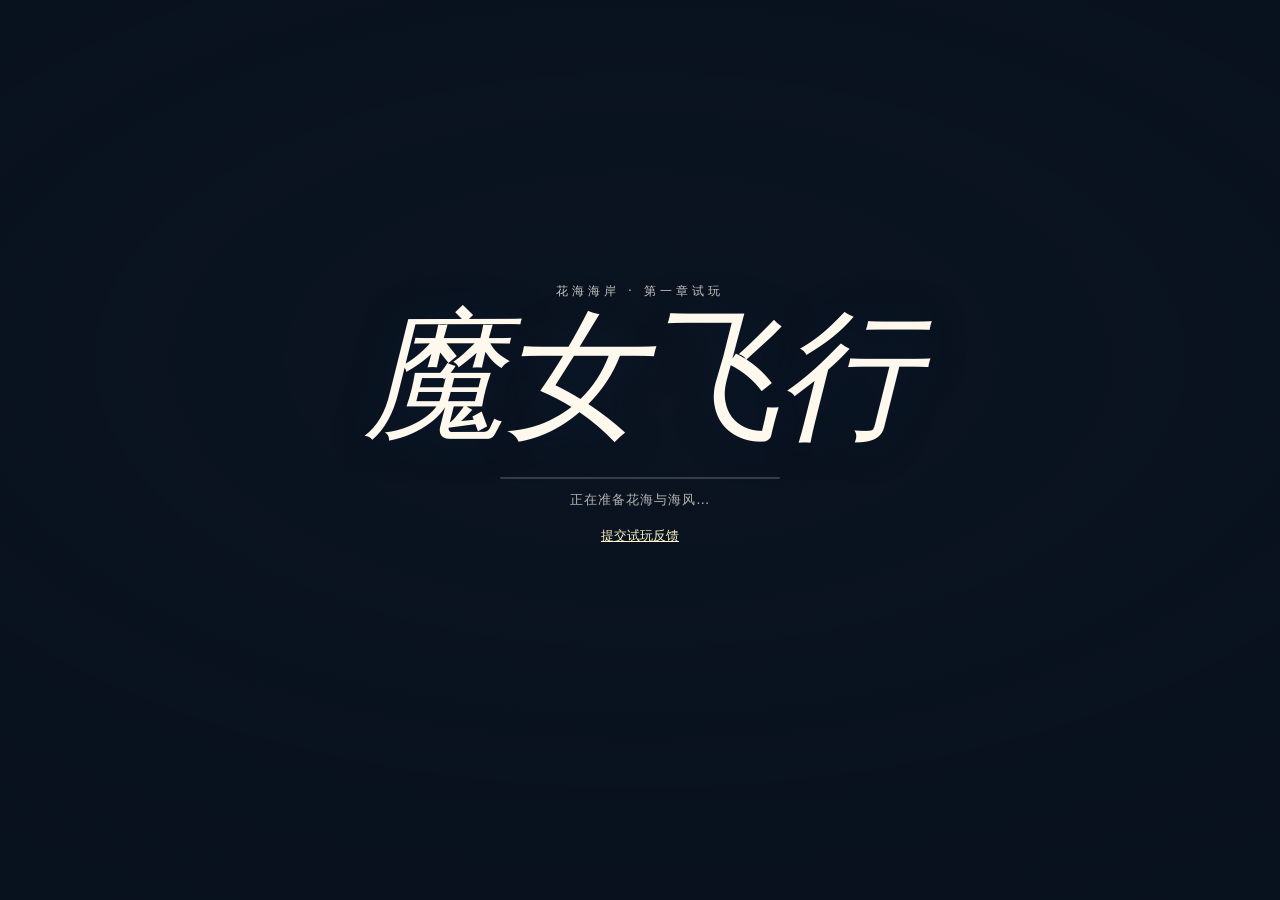
==== index.html @ 1adb4bec "Add playtest feedback and touch pause" ====
<!doctype html>
<html lang="zh-CN">
<head>
<meta charset="utf-8">
<meta name="viewport" content="width=device-width, initial-scale=1">
<title>魔女飞行 · 花海海岸试玩</title>
<link rel="stylesheet" href="./src/ui/style.css">
<link rel="stylesheet" href="./src/ui/journal.css">
<link rel="stylesheet" href="./src/ui/chapter.css">
<script type="importmap">
{ "imports": { "three": "./vendor/three/build/three.module.js", "three/addons/": "./vendor/three/examples/jsm/" } }
</script>
</head>
<body>
<canvas id="view"></canvas>

<div id="hud" hidden>
  <div class="hud-tl">
    <div class="seeds"><span class="seeds-icon"></span><span id="seedCount">0</span><span class="seeds-of">/ <span id="seedTotal">0</span></span>
      <span class="compass" id="compass" title="nearest wind seed"><svg viewBox="-12 -12 24 24" width="22" height="22"><path d="M0 -9 L5 6 L0 3 L-5 6 Z" fill="currentColor"/></svg><span id="seedDist"></span></span>
    </div>
    <div class="place" id="place"></div>
  </div>
  <div class="hud-bl">
    <div class="gust"><div class="gust-fill" id="gustFill"></div></div>
    <div class="gust-label">gust</div>
    <div class="trick" id="trick" hidden><kbd>Q</kbd>kickflip</div>
  </div>
  <div class="hud-br"><span id="speed">0</span><small>km/h</small></div>
  <div class="hud-tr" id="job" hidden>
    <div class="job-kicker"><span class="job-icon"></span>parcel for</div>
    <div class="job-name"><span id="jobName"></span><span class="job-spot" id="jobSpot"></span></div>
    <div class="job-meta"><span class="compass" id="jobCompass" title="where the parcel is going"><svg viewBox="-12 -12 24 24" width="22" height="22"><path d="M0 -9 L5 6 L0 3 L-5 6 Z" fill="currentColor"/></svg><span id="jobDist"></span></span><span class="job-count"><span id="jobCount">0</span> delivered</span></div>
  </div>
  <div class="prompt" id="prompt"></div>
  <div class="card" id="card"><div class="card-kicker" id="cardKicker"></div><div class="card-name" id="cardName"></div><div class="card-sub" id="cardSub"></div></div>
  <div class="toast" id="toast"></div>
</div>

<div id="title">
  <div class="title-inner">
    <p class="kicker">花海海岸 · 第一章试玩</p>
    <h1>魔女飞行</h1>
    <div class="bar"><div class="bar-fill" id="loadFill"></div></div>
    <p class="status" id="loadStatus">正在准备花海与海风…</p>
    <button id="start" hidden>开始飞行</button>
    <p class="playtest-feedback"><a href="https://github.com/condaile191-lgtm/witch-flying-playtest/issues/new" target="_blank" rel="noopener noreferrer">提交试玩反馈</a></p>
    <div class="keys" id="keys" hidden>
      <div><kbd>W</kbd><kbd>A</kbd><kbd>S</kbd><kbd>D</kbd> 移动</div>
      <div><kbd>J</kbd> 爆破障碍</div>
      <div><kbd>K</kbd> 获得后使用缓时</div>
      <div><kbd>Esc</kbd> 暂停</div>
    </div>
  </div>
</div>

<div id="chapterUi" hidden>
  <button id="chapterPause" type="button" aria-label="暂停">Ⅱ 暂停</button>
  <div class="chapter-top">
    <div id="chapterStage">花海海岸 · 贴地花海</div>
    <div class="chapter-track"><div id="chapterProgress"></div></div>
    <div id="chapterStats"></div>
    <div id="chapterTarget"></div>
  </div>
  <div class="chapter-actions">
    <button id="chapterAttack" type="button">爆破 J</button>
    <button id="chapterSlow" type="button">缓时未获得</button>
  </div>
  <div class="chapter-touch" aria-label="触屏移动">
    <button data-move="left" aria-label="向左">←</button>
    <span><button data-move="up" aria-label="上升">↑</button><button data-move="down" aria-label="下降">↓</button></span>
    <button data-move="right" aria-label="向右">→</button>
  </div>
  <div id="chapterModal" hidden>
    <div class="chapter-panel">
      <h2 id="chapterResult">已暂停</h2>
      <button id="chapterContinue" type="button">继续</button>
      <button id="chapterRetry" type="button">重试本章</button>
      <p><a href="https://github.com/condaile191-lgtm/witch-flying-playtest/issues/new" target="_blank" rel="noopener noreferrer">反馈问题或建议</a></p>
    </div>
  </div>
</div>

<script type="module" src="./src/main.js"></script>
</body>
</html>
---- src/ui/style.css ----
:root {
  --ink: #fff8ec;
  --petal: #ff9ec4;
  --gold: #ffd36b;
}
* { box-sizing: border-box; }
[hidden] { display: none !important; }
html, body { margin: 0; height: 100%; background: #0b1420; overflow: hidden; }
body { font-family: "Karla", system-ui, sans-serif; color: var(--ink); -webkit-font-smoothing: antialiased; }
#view { position: fixed; inset: 0; width: 100vw; height: 100vh; display: block; outline: none; }

/* ---------- title ---------- */
#title {
  position: fixed; inset: 0; display: grid; place-items: center; text-align: center;
  background: radial-gradient(120% 90% at 50% 40%, rgba(9, 22, 40, 0.05), rgba(6, 14, 28, 0.62));
  transition: opacity 1.4s ease, visibility 1.4s; z-index: 5;
}
#title.loading { background: #0b1522; }
#title.gone { opacity: 0; visibility: hidden; pointer-events: none; }
.title-inner { padding: 24px; transform: translateY(-4vh); }
.kicker { margin: 0 0 10px; letter-spacing: 0.34em; text-transform: uppercase; font-size: 12px; opacity: 0.78; }
h1 {
  margin: 0; font-family: "Fraunces", Georgia, serif; font-weight: 340; font-style: italic;
  font-size: clamp(64px, 11vw, 168px); line-height: 0.95; letter-spacing: -0.02em;
  text-shadow: 0 2px 40px rgba(10, 30, 60, 0.45);
}
.bar { width: min(280px, 60vw); height: 2px; margin: 34px auto 12px; background: rgba(255, 255, 255, 0.18); overflow: hidden; border-radius: 2px; }
.bar-fill { height: 100%; width: 0%; background: linear-gradient(90deg, var(--petal), var(--gold)); transition: width 0.35s ease; }
.status { margin: 0; font-size: 13px; letter-spacing: 0.08em; opacity: 0.7; min-height: 1.4em; }
#start {
  margin-top: 30px; padding: 15px 44px; font: 600 14px "Karla", sans-serif; letter-spacing: 0.3em; text-transform: uppercase;
  color: #2a1730; background: linear-gradient(180deg, #fff3e2, #ffd9e6); border: 0; border-radius: 999px; cursor: pointer;
  box-shadow: 0 10px 40px rgba(255, 150, 200, 0.35), inset 0 -2px 0 rgba(120, 40, 80, 0.18);
  transition: transform 0.18s ease, box-shadow 0.18s ease;
}
#start:hover { transform: translateY(-2px) scale(1.03); box-shadow: 0 16px 50px rgba(255, 150, 200, 0.5), inset 0 -2px 0 rgba(120, 40, 80, 0.18); }
.keys { margin-top: 34px; display: flex; gap: 10px 26px; flex-wrap: wrap; justify-content: center; font-size: 13px; opacity: 0.86; max-width: 760px; }
kbd {
  display: inline-block; min-width: 24px; padding: 3px 7px; margin-right: 4px; font: 600 11px "Karla", sans-serif; letter-spacing: 0.06em;
  border: 1px solid rgba(255, 255, 255, 0.5); border-radius: 6px; background: rgba(255, 255, 255, 0.10);
}

/* ---------- hud ---------- */
#hud { position: fixed; inset: 0; pointer-events: none; z-index: 3; transition: opacity 0.6s ease; text-shadow: 0 1px 12px rgba(0, 20, 50, 0.55); }
#hud.quiet { opacity: 0; }
.hud-tl { position: absolute; left: 30px; top: 26px; }
.seeds { display: flex; align-items: baseline; gap: 8px; font-family: "Fraunces", serif; font-size: 34px; font-style: italic; }
.seeds-of { font-size: 16px; opacity: 0.7; font-style: normal; font-family: "Karla", sans-serif; }
.seeds-icon { width: 15px; height: 15px; border-radius: 50%; background: radial-gradient(circle at 35% 35%, #fff, var(--gold) 55%, #ff9f43); box-shadow: 0 0 16px var(--gold); align-self: center; }
.place { margin-top: 6px; font-size: 12px; letter-spacing: 0.3em; text-transform: uppercase; opacity: 0; transition: opacity 1.2s ease; }
.place.show { opacity: 0.85; }
.hud-bl { position: absolute; left: 30px; bottom: 28px; width: 190px; }
.gust { height: 4px; border-radius: 4px; background: rgba(255, 255, 255, 0.22); overflow: hidden; }
.gust-fill { height: 100%; width: 0%; background: linear-gradient(90deg, #fff, var(--petal)); border-radius: 4px; }
.gust-label { margin-top: 7px; font-size: 10px; letter-spacing: 0.34em; text-transform: uppercase; opacity: 0.7; }
.hud-br { position: absolute; right: 32px; bottom: 22px; font-family: "Fraunces", serif; font-style: italic; font-size: 44px; line-height: 1; }
.hud-br small { font: 500 11px "Karla", sans-serif; letter-spacing: 0.3em; text-transform: uppercase; margin-left: 8px; opacity: 0.7; }
.toast {
  position: absolute; left: 50%; top: 15%; transform: translateX(-50%); font-family: "Fraunces", serif; font-style: italic; font-size: clamp(22px, 2.6vw, 38px);
  opacity: 0; transition: opacity 0.9s ease; white-space: nowrap;
}
.toast.show { opacity: 0.96; }

.compass { display: inline-flex; align-items: center; gap: 6px; margin-left: 14px; font: 500 12px "Karla", sans-serif; letter-spacing: 0.12em; opacity: 0.8; font-style: normal; }
.compass svg { color: var(--gold); filter: drop-shadow(0 0 6px rgba(255, 211, 107, 0.7)); transition: transform 0.12s linear; }

/* ---------- errands: the parcel (top right), the landing prompt, the delivery card, the trick ---------- */
.hud-tr { position: absolute; right: 32px; top: 26px; text-align: right; }
.job-kicker { font-size: 10px; letter-spacing: 0.34em; text-transform: uppercase; opacity: 0.75; }
.job-icon {
  display: inline-block; width: 12px; height: 11px; margin-right: 10px; border-radius: 2px; vertical-align: -1px;
  background: linear-gradient(#fff8ec, #fff8ec) center / 2px 100% no-repeat, linear-gradient(#fff8ec, #fff8ec) center / 100% 2px no-repeat, linear-gradient(135deg, var(--gold), #ff9f43);
  box-shadow: 0 0 14px rgba(255, 211, 107, 0.85);
}
.job-name { margin-top: 3px; font: italic 400 28px/1.12 "Fraunces", serif; }
.job-spot { font: 500 12px "Karla", sans-serif; letter-spacing: 0.12em; opacity: 0.7; }
.job-meta { margin-top: 5px; display: flex; justify-content: flex-end; align-items: center; gap: 14px; font: 500 12px "Karla", sans-serif; letter-spacing: 0.12em; }
.job-meta .compass { margin-left: 0; }
.job-count { opacity: 0.7; }
#job.fresh .job-name { animation: job-fresh 1.8s ease; }
@keyframes job-fresh { 0% { opacity: 0; transform: translateY(8px); color: var(--gold); } 35% { opacity: 1; color: var(--gold); } 100% { transform: none; color: var(--ink); } }

.prompt {
  position: absolute; left: 50%; bottom: 9%; transform: translate(-50%, 8px); display: flex; align-items: center; gap: 10px; white-space: nowrap;
  font: 500 13px "Karla", sans-serif; letter-spacing: 0.2em; text-transform: uppercase; opacity: 0; transition: opacity 0.4s ease, transform 0.4s ease;
}
.prompt.show { opacity: 0.96; transform: translate(-50%, 0); }
.prompt kbd { margin-right: 0; padding: 4px 10px; font-size: 12px; background: rgba(255, 255, 255, 0.16); }
.prompt .x2 { margin: 0 2px 0 -3px; font-weight: 600; letter-spacing: 0.04em; color: var(--gold); }
.prompt em { margin-left: 8px; font: italic 400 21px/1 "Fraunces", serif; letter-spacing: 0; text-transform: none; }
.prompt small { margin-left: 18px; font-size: 10px; letter-spacing: 0.26em; opacity: 0.62; }
.prompt small kbd { margin-right: 7px; padding: 2px 6px; font-size: 10px; }

.card { position: absolute; left: 50%; top: 23%; transform: translate(-50%, 12px); text-align: center; white-space: nowrap; opacity: 0; transition: opacity 0.8s ease, transform 1s cubic-bezier(0.2, 0.9, 0.2, 1); }
.card.show { opacity: 1; transform: translate(-50%, 0); }
.card-kicker { font-size: 11px; letter-spacing: 0.42em; text-transform: uppercase; color: var(--gold); text-shadow: 0 0 18px rgba(255, 211, 107, 0.5), 0 1px 12px rgba(0, 20, 50, 0.55); }
.card-name { margin-top: 5px; font: italic 340 clamp(34px, 4.6vw, 68px)/1.05 "Fraunces", Georgia, serif; letter-spacing: -0.01em; text-shadow: 0 2px 30px rgba(10, 30, 60, 0.5); }
.card-name::after { content: ""; display: block; width: 72px; height: 1px; margin: 13px auto 0; background: linear-gradient(90deg, transparent, var(--gold), transparent); }
.card-sub { margin-top: 11px; font-size: 12px; letter-spacing: 0.22em; text-transform: uppercase; opacity: 0.85; }

.trick { margin-top: 12px; font-size: 10px; letter-spacing: 0.34em; text-transform: uppercase; opacity: 0.75; transition: opacity 0.3s ease; }
.trick kbd { min-width: 20px; padding: 2px 6px; margin-right: 8px; text-align: center; }
.trick.cool { opacity: 0.3; }
---- src/ui/journal.css ----
/* The journal: treasure counter, found card, and the page on J. Uses the HUD's own type and inks. */

/* ---------- counter (in .hud-tl, under the seeds) ---------- */
.treasures { display: flex; align-items: center; gap: 8px; margin-top: 4px; font: 500 13px "Karla", sans-serif; letter-spacing: 0.08em; }
.treasures-gem {
  width: 11px; height: 11px; transform: rotate(45deg); border-radius: 2px; margin: 0 4px 0 2px;
  background: linear-gradient(135deg, #fff, #ffd9ec 45%, #b9a3ff); box-shadow: 0 0 12px rgba(255, 200, 235, 0.9);
}
.treasures-n { font: italic 400 22px "Fraunces", serif; letter-spacing: 0; }
.treasures-of { opacity: 0.72; text-transform: lowercase; }
.treasures kbd { margin-left: 6px; opacity: 0.6; min-width: 20px; padding: 2px 6px; text-align: center; }
.treasures.bump .treasures-n { animation: treasure-bump 0.9s ease; }
@keyframes treasure-bump { 0% { transform: scale(1); } 25% { transform: scale(1.7); color: var(--gold); } 100% { transform: scale(1); } }

/* ---------- found card ---------- */
.treasure-card {
  --tint: #ffe2a8;
  position: fixed; left: 50%; bottom: 12%; transform: translate(-50%, 18px); z-index: 4; pointer-events: none;
  width: min(620px, 86vw); padding: 22px 34px 24px; text-align: center; color: var(--ink);
  background: linear-gradient(180deg, rgba(10, 22, 40, 0.50), rgba(10, 22, 40, 0.66));
  border: 1px solid rgba(255, 255, 255, 0.22); border-radius: 18px;
  box-shadow: 0 18px 60px rgba(0, 10, 30, 0.45), inset 0 1px 0 rgba(255, 255, 255, 0.16);
  -webkit-backdrop-filter: blur(8px); backdrop-filter: blur(8px);
  opacity: 0; transition: opacity 0.7s ease, transform 0.9s cubic-bezier(0.2, 0.9, 0.2, 1);
}
.treasure-card.show { opacity: 1; transform: translate(-50%, 0); }
.treasure-card::before {
  content: ""; position: absolute; left: 50%; top: -9px; width: 16px; height: 16px; transform: translateX(-50%) rotate(45deg); border-radius: 3px;
  background: linear-gradient(135deg, #fff, var(--tint)); box-shadow: 0 0 22px var(--tint);
}
.tc-kicker { margin: 0 0 6px; font-size: 11px; letter-spacing: 0.36em; text-transform: uppercase; opacity: 0.75; }
.tc-name { margin: 0; font: italic 400 clamp(28px, 3.4vw, 46px)/1.05 "Fraunces", Georgia, serif; text-shadow: 0 2px 24px rgba(0, 20, 50, 0.5); }
.tc-lore { margin: 12px auto 0; max-width: 46ch; font-size: 15px; line-height: 1.5; opacity: 0.92; }
.tc-place { margin: 12px 0 0; font-size: 10px; letter-spacing: 0.34em; text-transform: uppercase; opacity: 0.6; }

/* ---------- the page ---------- */
.journal {
  position: fixed; inset: 0; z-index: 6; display: grid; place-items: center; padding: 3vh 3vw; color: var(--ink);
  background: radial-gradient(120% 100% at 50% 40%, rgba(8, 20, 38, 0.62), rgba(5, 12, 26, 0.86));
  -webkit-backdrop-filter: blur(7px) saturate(0.9); backdrop-filter: blur(7px) saturate(0.9);
  opacity: 0; transition: opacity 0.35s ease;
}
.journal.show { opacity: 1; }
.journal-inner { width: min(1120px, 100%); max-height: 94vh; display: flex; flex-direction: column; }
.journal header { text-align: center; margin-bottom: 2.2vh; }
.j-kicker { margin: 0 0 6px; font-size: 11px; letter-spacing: 0.36em; text-transform: uppercase; opacity: 0.7; }
.journal h2 { margin: 0; font: italic 340 clamp(30px, 4.2vw, 58px)/1 "Fraunces", Georgia, serif; letter-spacing: -0.01em; }
.j-sum { margin: 10px 0 0; font-size: 12px; letter-spacing: 0.3em; text-transform: uppercase; color: var(--gold); opacity: 0.95; }
.j-list { display: grid; grid-template-columns: repeat(auto-fit, minmax(330px, 1fr)); gap: 10px 22px; overflow-y: auto; padding: 4px 6px; }
.j-entry {
  --tint: rgba(255, 255, 255, 0.5);
  display: flex; gap: 14px; align-items: flex-start; padding: 12px 16px 13px; border-radius: 12px;
  background: rgba(255, 255, 255, 0.045); border: 1px solid rgba(255, 255, 255, 0.09);
}
.j-entry.found { background: rgba(255, 255, 255, 0.10); border-color: rgba(255, 255, 255, 0.22); }
.j-gem { flex: none; width: 12px; height: 12px; margin-top: 7px; transform: rotate(45deg); border-radius: 2px; border: 1px solid rgba(255, 255, 255, 0.45); }
.j-entry.found .j-gem { border: 0; background: linear-gradient(135deg, #fff, var(--tint)); box-shadow: 0 0 14px var(--tint); }
.j-entry h3 { margin: 0; font: italic 400 21px/1.15 "Fraunces", Georgia, serif; }
.j-entry:not(.found) h3 { opacity: 0.55; font-size: 17px; }
.j-where { margin: 4px 0 0; font-size: 10px; letter-spacing: 0.3em; text-transform: uppercase; opacity: 0.62; }
.j-lore { margin: 6px 0 0; font-size: 14px; line-height: 1.45; opacity: 0.9; }
.j-entry:not(.found) .j-lore { font-style: italic; opacity: 0.74; }
.journal footer { margin-top: 2vh; text-align: center; font-size: 12px; letter-spacing: 0.2em; text-transform: uppercase; opacity: 0.6; }
---- src/ui/chapter.css ----
#hud.chapter-only > :not(.toast) { display: none; }
#chapterUi { position: fixed; inset: 0; z-index: 4; pointer-events: none; color: #fffdf3; font-family: system-ui, sans-serif; text-shadow: 0 1px 7px #193346; }
#chapterPause { position: absolute; right: 3%; top: 4%; pointer-events: auto; color: #fff; background: #123b56bb; border: 1px solid #ffffffb8; border-radius: 10px; padding: 8px 13px; cursor: pointer; }
.chapter-top { position: absolute; left: 3%; top: 4%; width: min(350px, 52vw); font-size: clamp(13px, 1.3vw, 18px); font-weight: 650; letter-spacing: .05em; }
.chapter-track { height: 3px; margin: 10px 0; background: #ffffff66; }
#chapterProgress { height: 100%; width: 0; background: #fff6c8; box-shadow: 0 0 10px #fff; }
#chapterStats { font-size: 12px; letter-spacing: .1em; }
#chapterTarget { margin-top: 8px; color: #ffe1a3; font-size: 14px; }
.chapter-actions { position: absolute; right: 3%; bottom: 4%; display: flex; gap: 8px; pointer-events: auto; }
.chapter-actions button, .chapter-touch button, .chapter-panel button { color: #fff; background: #123b56bb; border: 1px solid #ffffffb8; border-radius: 12px; padding: 12px 16px; font: inherit; cursor: pointer; backdrop-filter: blur(8px); touch-action: none; }
.chapter-actions button:active, .chapter-touch button:active { background: #277c92; }
#chapterUi.slow { box-shadow: inset 0 0 80px #53d5e744; }
.chapter-touch { display: none; position: absolute; left: 3%; bottom: 4%; gap: 8px; align-items: center; pointer-events: auto; }
.chapter-touch span { display: flex; flex-direction: column; gap: 8px; }
.chapter-touch button { width: 48px; height: 48px; padding: 0; font-size: 23px; }
#chapterModal { position: absolute; inset: 0; display: grid; place-items: center; background: #061b2d88; pointer-events: auto; }
.chapter-panel { width: min(430px, 88vw); padding: 32px; border: 1px solid #ffffffb8; border-radius: 18px; background: #153b55df; text-align: center; backdrop-filter: blur(14px); }
.chapter-panel h2 { white-space: pre-line; font-size: 20px; line-height: 1.6; }
.chapter-panel button { margin: 8px; min-width: 110px; }
.chapter-panel a, .playtest-feedback a { color: #fff7c7; }
.playtest-feedback { margin: 18px 0 0; font-size: 13px; }
@media (pointer: coarse) { .chapter-touch { display: flex; } .chapter-actions { bottom: 7%; } }
@media (max-height: 520px) { .chapter-touch button { width: 40px; height: 40px; } .chapter-panel { padding: 16px; } }
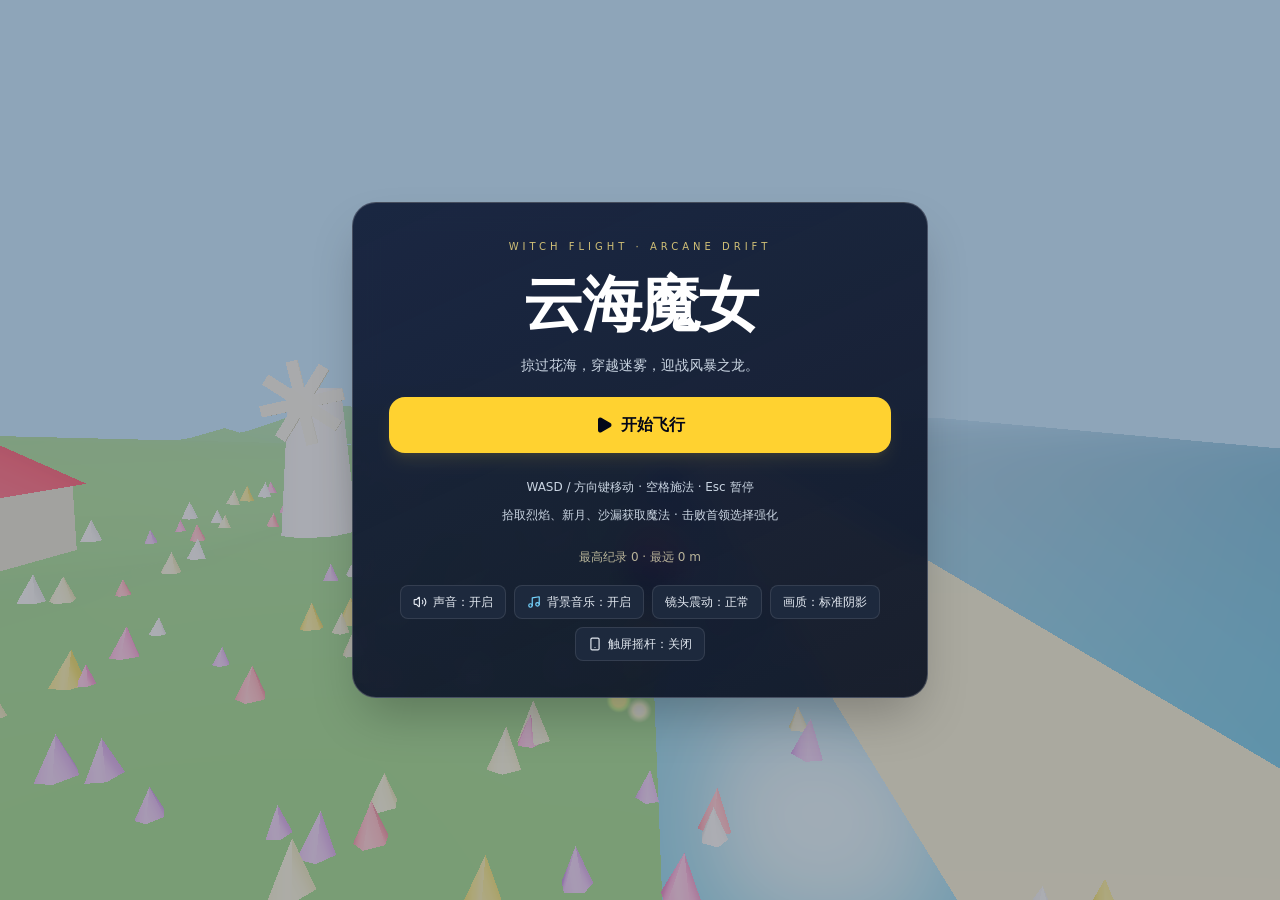
==== commit f0d0d2a8: "Deploy Arcane Drift with boss reward cards and licensed scene music" ====
--- a/index.html
+++ b/index.html
@@ -1,86 +1,25 @@
-<!doctype html>
-<html lang="zh-CN">
-<head>
-<meta charset="utf-8">
-<meta name="viewport" content="width=device-width, initial-scale=1">
-<title>魔女飞行 · 花海海岸试玩</title>
-<link rel="stylesheet" href="./src/ui/style.css">
-<link rel="stylesheet" href="./src/ui/journal.css">
-<link rel="stylesheet" href="./src/ui/chapter.css">
-<script type="importmap">
-{ "imports": { "three": "./vendor/three/build/three.module.js", "three/addons/": "./vendor/three/examples/jsm/" } }
-</script>
-</head>
-<body>
-<canvas id="view"></canvas>
-
-<div id="hud" hidden>
-  <div class="hud-tl">
-    <div class="seeds"><span class="seeds-icon"></span><span id="seedCount">0</span><span class="seeds-of">/ <span id="seedTotal">0</span></span>
-      <span class="compass" id="compass" title="nearest wind seed"><svg viewBox="-12 -12 24 24" width="22" height="22"><path d="M0 -9 L5 6 L0 3 L-5 6 Z" fill="currentColor"/></svg><span id="seedDist"></span></span>
-    </div>
-    <div class="place" id="place"></div>
-  </div>
-  <div class="hud-bl">
-    <div class="gust"><div class="gust-fill" id="gustFill"></div></div>
-    <div class="gust-label">gust</div>
-    <div class="trick" id="trick" hidden><kbd>Q</kbd>kickflip</div>
-  </div>
-  <div class="hud-br"><span id="speed">0</span><small>km/h</small></div>
-  <div class="hud-tr" id="job" hidden>
-    <div class="job-kicker"><span class="job-icon"></span>parcel for</div>
-    <div class="job-name"><span id="jobName"></span><span class="job-spot" id="jobSpot"></span></div>
-    <div class="job-meta"><span class="compass" id="jobCompass" title="where the parcel is going"><svg viewBox="-12 -12 24 24" width="22" height="22"><path d="M0 -9 L5 6 L0 3 L-5 6 Z" fill="currentColor"/></svg><span id="jobDist"></span></span><span class="job-count"><span id="jobCount">0</span> delivered</span></div>
-  </div>
-  <div class="prompt" id="prompt"></div>
-  <div class="card" id="card"><div class="card-kicker" id="cardKicker"></div><div class="card-name" id="cardName"></div><div class="card-sub" id="cardSub"></div></div>
-  <div class="toast" id="toast"></div>
-</div>
-
-<div id="title">
-  <div class="title-inner">
-    <p class="kicker">花海海岸 · 第一章试玩</p>
-    <h1>魔女飞行</h1>
-    <div class="bar"><div class="bar-fill" id="loadFill"></div></div>
-    <p class="status" id="loadStatus">正在准备花海与海风…</p>
-    <button id="start" hidden>开始飞行</button>
-    <p class="playtest-feedback"><a href="https://github.com/condaile191-lgtm/witch-flying-playtest/issues/new" target="_blank" rel="noopener noreferrer">提交试玩反馈</a></p>
-    <div class="keys" id="keys" hidden>
-      <div><kbd>W</kbd><kbd>A</kbd><kbd>S</kbd><kbd>D</kbd> 移动</div>
-      <div><kbd>J</kbd> 爆破障碍</div>
-      <div><kbd>K</kbd> 获得后使用缓时</div>
-      <div><kbd>Esc</kbd> 暂停</div>
-    </div>
-  </div>
-</div>
-
-<div id="chapterUi" hidden>
-  <button id="chapterPause" type="button" aria-label="暂停">Ⅱ 暂停</button>
-  <div class="chapter-top">
-    <div id="chapterStage">花海海岸 · 贴地花海</div>
-    <div class="chapter-track"><div id="chapterProgress"></div></div>
-    <div id="chapterStats"></div>
-    <div id="chapterTarget"></div>
-  </div>
-  <div class="chapter-actions">
-    <button id="chapterAttack" type="button">爆破 J</button>
-    <button id="chapterSlow" type="button">缓时未获得</button>
-  </div>
-  <div class="chapter-touch" aria-label="触屏移动">
-    <button data-move="left" aria-label="向左">←</button>
-    <span><button data-move="up" aria-label="上升">↑</button><button data-move="down" aria-label="下降">↓</button></span>
-    <button data-move="right" aria-label="向右">→</button>
-  </div>
-  <div id="chapterModal" hidden>
-    <div class="chapter-panel">
-      <h2 id="chapterResult">已暂停</h2>
-      <button id="chapterContinue" type="button">继续</button>
-      <button id="chapterRetry" type="button">重试本章</button>
-      <p><a href="https://github.com/condaile191-lgtm/witch-flying-playtest/issues/new" target="_blank" rel="noopener noreferrer">反馈问题或建议</a></p>
-    </div>
-  </div>
-</div>
-
-<script type="module" src="./src/main.js"></script>
-</body>
-</html>
+<!doctype html>
+<html lang="zh-CN">
+  <head>
+    <meta charset="UTF-8" />
+    <meta name="viewport" content="width=device-width, initial-scale=1.0, maximum-scale=1.0, user-scalable=no" />
+    <title>云海魔女 · Arcane Drift</title>
+    <meta
+      name="description"
+      content="第三人称 3D 女巫扫帚飞行闯关游戏：高速穿越花海海岸、迷雾森林、沙漠遗迹与雷暴高地，收集能量加速并释放魔法技能。"
+    />
+    <meta property="og:title" content="云海魔女 · 3D 扫帚飞行闯关" />
+    <meta
+      property="og:description"
+      content="高速低空飞行躲避、立体截面机关、三大强化形态与四大主题首领试炼。"
+    />
+    <meta property="og:type" content="website" />
+    <meta name="twitter:card" content="summary_large_image" />
+    <script type="module" crossorigin src="./assets/index-DTvsF8jR.js"></script>
+    <link rel="stylesheet" crossorigin href="./assets/index-DSS7zwcd.css">
+  </head>
+  <body class="bg-slate-950 text-slate-100 overflow-hidden select-none">
+    <div id="root"></div>+
+  </body>
+</html>
--- a/assets/index-DSS7zwcd.css
+++ b/assets/index-DSS7zwcd.css
@@ -0,0 +1 @@
+/*! tailwindcss v4.3.5 | MIT License | https://tailwindcss.com */@layer properties{@supports (((-webkit-hyphens:none)) and (not (margin-trim:block))) or ((-moz-orient:inline) and (not (color:rgb(from red r g b)))){*,:before,:after,::backdrop{--tw-rotate-x:initial;--tw-rotate-y:initial;--tw-rotate-z:initial;--tw-skew-x:initial;--tw-skew-y:initial;--tw-space-y-reverse:0;--tw-border-style:solid;--tw-gradient-position:initial;--tw-gradient-from:#0000;--tw-gradient-via:#0000;--tw-gradient-to:#0000;--tw-gradient-stops:initial;--tw-gradient-via-stops:initial;--tw-gradient-from-position:0%;--tw-gradient-via-position:50%;--tw-gradient-to-position:100%;--tw-leading:initial;--tw-font-weight:initial;--tw-tracking:initial;--tw-shadow:0 0 #0000;--tw-shadow-color:initial;--tw-shadow-alpha:100%;--tw-inset-shadow:0 0 #0000;--tw-inset-shadow-color:initial;--tw-inset-shadow-alpha:100%;--tw-ring-color:initial;--tw-ring-shadow:0 0 #0000;--tw-inset-ring-color:initial;--tw-inset-ring-shadow:0 0 #0000;--tw-ring-inset:initial;--tw-ring-offset-width:0px;--tw-ring-offset-color:#fff;--tw-ring-offset-shadow:0 0 #0000;--tw-blur:initial;--tw-brightness:initial;--tw-contrast:initial;--tw-grayscale:initial;--tw-hue-rotate:initial;--tw-invert:initial;--tw-opacity:initial;--tw-saturate:initial;--tw-sepia:initial;--tw-drop-shadow:initial;--tw-drop-shadow-color:initial;--tw-drop-shadow-alpha:100%;--tw-drop-shadow-size:initial;--tw-duration:initial}}}@layer theme{:root,:host{--font-sans:-apple-system, BlinkMacSystemFont, "Segoe UI", Roboto, "Helvetica Neue", "Noto Sans", Arial, sans-serif, "Apple Color Emoji", "Segoe UI Emoji", "Segoe UI Symbol", "Noto Color Emoji";--font-mono:ui-monospace, SFMono-Regular, Menlo, Monaco, Consolas, "Liberation Mono", "Courier New", monospace;--color-red-400:oklch(70.4% .191 22.216);--color-orange-300:oklch(83.7% .128 66.29);--color-orange-400:oklch(75% .183 55.934);--color-orange-500:oklch(70.5% .213 47.604);--color-amber-100:oklch(96.2% .059 95.617);--color-amber-200:oklch(92.4% .12 95.746);--color-amber-300:oklch(87.9% .169 91.605);--color-amber-400:oklch(82.8% .189 84.429);--color-amber-500:oklch(76.9% .188 70.08);--color-amber-950:oklch(27.9% .077 45.635);--color-yellow-300:oklch(90.5% .182 98.111);--color-emerald-100:oklch(95% .052 163.051);--color-emerald-200:oklch(90.5% .093 164.15);--color-emerald-300:oklch(84.5% .143 164.978);--color-emerald-400:oklch(76.5% .177 163.223);--color-emerald-950:oklch(26.2% .051 172.552);--color-cyan-300:oklch(86.5% .127 207.078);--color-sky-100:oklch(95.1% .026 236.824);--color-sky-300:oklch(82.8% .111 230.318);--color-sky-400:oklch(74.6% .16 232.661);--color-sky-500:oklch(68.5% .169 237.323);--color-sky-900:oklch(39.1% .09 240.876);--color-sky-950:oklch(29.3% .066 243.157);--color-rose-500:oklch(64.5% .246 16.439);--color-slate-100:oklch(96.8% .007 247.896);--color-slate-200:oklch(92.9% .013 255.508);--color-slate-300:oklch(86.9% .022 252.894);--color-slate-400:oklch(70.4% .04 256.788);--color-slate-700:oklch(37.2% .044 257.287);--color-slate-800:oklch(27.9% .041 260.031);--color-slate-900:oklch(20.8% .042 265.755);--color-slate-950:oklch(12.9% .042 264.695);--color-black:#000;--color-white:#fff;--spacing:.25rem;--container-sm:24rem;--container-md:28rem;--container-xl:36rem;--container-3xl:48rem;--text-xs:.75rem;--text-xs--line-height:calc(1 / .75);--text-sm:.875rem;--text-sm--line-height:calc(1.25 / .875);--text-base:1rem;--text-base--line-height: 1.5 ;--text-lg:1.125rem;--text-lg--line-height:calc(1.75 / 1.125);--text-xl:1.25rem;--text-xl--line-height:calc(1.75 / 1.25);--text-2xl:1.5rem;--text-2xl--line-height:calc(2 / 1.5);--text-3xl:1.875rem;--text-3xl--line-height: 1.2 ;--text-5xl:3rem;--text-5xl--line-height:1;--text-6xl:3.75rem;--text-6xl--line-height:1;--font-weight-normal:400;--font-weight-medium:500;--font-weight-semibold:600;--font-weight-bold:700;--font-weight-black:900;--tracking-tight:-.025em;--tracking-wide:.025em;--leading-tight:1.25;--leading-snug:1.375;--leading-relaxed:1.625;--radius-md:.375rem;--radius-lg:.5rem;--radius-xl:.75rem;--radius-2xl:1rem;--radius-3xl:1.5rem;--drop-shadow-md:0 3px 3px #0000001f;--default-transition-duration:.15s;--default-transition-timing-function:cubic-bezier(.4, 0, .2, 1);--default-font-family:var(--font-sans);--default-mono-font-family:var(--font-mono)}}@layer base{*,:after,:before,::backdrop{box-sizing:border-box;border:0 solid;margin:0;padding:0}::file-selector-button{box-sizing:border-box;border:0 solid;margin:0;padding:0}html,:host{-webkit-text-size-adjust:100%;-moz-tab-size:4;tab-size:4;line-height:1.5;font-family:var(--default-font-family,-apple-system, BlinkMacSystemFont, "Segoe UI", Roboto, "Helvetica Neue", "Noto Sans", Arial, sans-serif, "Apple Color Emoji", "Segoe UI Emoji", "Segoe UI Symbol", "Noto Color Emoji");font-feature-settings:var(--default-font-feature-settings,normal);font-variation-settings:var(--default-font-variation-settings,normal);-webkit-tap-highlight-color:transparent}hr{height:0;color:inherit;border-top-width:1px}abbr:where([title]){-webkit-text-decoration:underline dotted;text-decoration:underline dotted}h1,h2,h3,h4,h5,h6{font-size:inherit;font-weight:inherit}a{color:inherit;-webkit-text-decoration:inherit;text-decoration:inherit}b,strong{font-weight:bolder}code,kbd,samp,pre{font-family:var(--default-mono-font-family,ui-monospace, SFMono-Regular, Menlo, Monaco, Consolas, "Liberation Mono", "Courier New", monospace);font-feature-settings:var(--default-mono-font-feature-settings,normal);font-variation-settings:var(--default-mono-font-variation-settings,normal);font-size:1em}small{font-size:80%}sub,sup{vertical-align:baseline;font-size:75%;line-height:0;position:relative}sub{bottom:-.25em}sup{top:-.5em}table{text-indent:0;border-color:inherit;border-collapse:collapse}:-moz-focusring:where(:not(iframe)){outline:auto}progress{vertical-align:baseline}summary{display:list-item}ol,ul,menu{list-style:none}img,svg,video,canvas,audio,iframe,embed,object{vertical-align:middle;display:block}img,video{max-width:100%;height:auto}button,input,select,optgroup,textarea{font:inherit;font-feature-settings:inherit;font-variation-settings:inherit;letter-spacing:inherit;color:inherit;opacity:1;background-color:#0000;border-radius:0}::file-selector-button{font:inherit;font-feature-settings:inherit;font-variation-settings:inherit;letter-spacing:inherit;color:inherit;opacity:1;background-color:#0000;border-radius:0}:where(select:is([multiple],[size])) optgroup{font-weight:bolder}:where(select:is([multiple],[size])) optgroup option{padding-inline-start:20px}::file-selector-button{margin-inline-end:4px}::placeholder{opacity:1}@supports (not ((-webkit-appearance:-apple-pay-button))) or (contain-intrinsic-size:1px){::placeholder{color:currentColor}@supports (color:color-mix(in lab,red,red)){::placeholder{color:color-mix(in oklab,currentcolor 50%,transparent)}}}textarea{resize:vertical}::-webkit-search-decoration{-webkit-appearance:none}::-webkit-date-and-time-value{min-height:1lh;text-align:inherit}::-webkit-datetime-edit{display:inline-flex}::-webkit-datetime-edit-fields-wrapper{padding:0}::-webkit-datetime-edit{padding-block:0}::-webkit-datetime-edit-year-field{padding-block:0}::-webkit-datetime-edit-month-field{padding-block:0}::-webkit-datetime-edit-day-field{padding-block:0}::-webkit-datetime-edit-hour-field{padding-block:0}::-webkit-datetime-edit-minute-field{padding-block:0}::-webkit-datetime-edit-second-field{padding-block:0}::-webkit-datetime-edit-millisecond-field{padding-block:0}::-webkit-datetime-edit-meridiem-field{padding-block:0}::-webkit-calendar-picker-indicator{line-height:1}:-moz-ui-invalid{box-shadow:none}button,input:where([type=button],[type=reset],[type=submit]){-webkit-appearance:button;-moz-appearance:button;appearance:button}::file-selector-button{-webkit-appearance:button;-moz-appearance:button;appearance:button}::-webkit-inner-spin-button{height:auto}::-webkit-outer-spin-button{height:auto}[hidden]:where(:not([hidden=until-found])){display:none!important}html,body,#root{touch-action:none;width:100%;height:100%;margin:0;padding:0;font-family:Noto Sans SC,system-ui,-apple-system,sans-serif;overflow:hidden}}@layer components;@layer utilities{.pointer-events-auto{pointer-events:auto}.pointer-events-none{pointer-events:none}.visible{visibility:visible}.absolute{position:absolute}.fixed{position:fixed}.relative{position:relative}.static{position:static}.inset-0{top:0;right:0;bottom:0;left:0}.-top-5{top:calc(var(--spacing) * -5)}.top-0{top:0}.bottom-0{bottom:0}.z-10{z-index:10}.z-20{z-index:20}.z-30{z-index:30}.z-40{z-index:40}.z-50{z-index:50}.container{width:100%}@media(min-width:40rem){.container{max-width:40rem}}@media(min-width:48rem){.container{max-width:48rem}}@media(min-width:64rem){.container{max-width:64rem}}@media(min-width:80rem){.container{max-width:80rem}}@media(min-width:96rem){.container{max-width:96rem}}.mx-auto{margin-inline:auto}.mt-0\.5{margin-top:calc(var(--spacing) * .5)}.mt-1{margin-top:var(--spacing)}.mb-1{margin-bottom:var(--spacing)}.mb-2{margin-bottom:calc(var(--spacing) * 2)}.ml-2{margin-left:calc(var(--spacing) * 2)}.block{display:block}.contents{display:contents}.flex{display:flex}.grid{display:grid}.hidden{display:none}.inline-block{display:inline-block}.h-1\.5{height:calc(var(--spacing) * 1.5)}.h-2{height:calc(var(--spacing) * 2)}.h-2\.5{height:calc(var(--spacing) * 2.5)}.h-8{height:calc(var(--spacing) * 8)}.h-10{height:calc(var(--spacing) * 10)}.h-12{height:calc(var(--spacing) * 12)}.h-20{height:calc(var(--spacing) * 20)}.h-32{height:calc(var(--spacing) * 32)}.h-full{height:100%}.h-screen{height:100vh}.max-h-\[92dvh\]{max-height:92dvh}.min-h-\[44px\]{min-height:44px}.w-0\.5{width:calc(var(--spacing) * .5)}.w-8{width:calc(var(--spacing) * 8)}.w-10{width:calc(var(--spacing) * 10)}.w-12{width:calc(var(--spacing) * 12)}.w-20{width:calc(var(--spacing) * 20)}.w-32{width:calc(var(--spacing) * 32)}.w-\[210px\]{width:210px}.w-\[230px\]{width:230px}.w-full{width:100%}.w-screen{width:100vw}.max-w-3xl{max-width:var(--container-3xl)}.max-w-md{max-width:var(--container-md)}.max-w-sm{max-width:var(--container-sm)}.max-w-xl{max-width:var(--container-xl)}.min-w-0{min-width:0}.min-w-\[110px\]{min-width:110px}.flex-1{flex:1}.shrink-0{flex-shrink:0}.transform{transform:var(--tw-rotate-x, ) var(--tw-rotate-y, ) var(--tw-rotate-z, ) var(--tw-skew-x, ) var(--tw-skew-y, )}.cursor-not-allowed{cursor:not-allowed}.cursor-pointer{cursor:pointer}.touch-none{touch-action:none}.resize{resize:both}.grid-cols-1{grid-template-columns:repeat(1,minmax(0,1fr))}.grid-cols-2{grid-template-columns:repeat(2,minmax(0,1fr))}.flex-col{flex-direction:column}.flex-wrap{flex-wrap:wrap}.place-items-center{place-items:center}.items-center{align-items:center}.items-end{align-items:flex-end}.items-start{align-items:flex-start}.justify-between{justify-content:space-between}.justify-center{justify-content:center}.gap-1{gap:var(--spacing)}.gap-1\.5{gap:calc(var(--spacing) * 1.5)}.gap-2{gap:calc(var(--spacing) * 2)}.gap-2\.5{gap:calc(var(--spacing) * 2.5)}.gap-3{gap:calc(var(--spacing) * 3)}.gap-4{gap:calc(var(--spacing) * 4)}:where(.space-y-1>:not(:last-child)){--tw-space-y-reverse:0;margin-block-start:calc(var(--spacing) * var(--tw-space-y-reverse));margin-block-end:calc(var(--spacing) * calc(1 - var(--tw-space-y-reverse)))}:where(.space-y-2\.5>:not(:last-child)){--tw-space-y-reverse:0;margin-block-start:calc(calc(var(--spacing) * 2.5) * var(--tw-space-y-reverse));margin-block-end:calc(calc(var(--spacing) * 2.5) * calc(1 - var(--tw-space-y-reverse)))}:where(.space-y-3>:not(:last-child)){--tw-space-y-reverse:0;margin-block-start:calc(calc(var(--spacing) * 3) * var(--tw-space-y-reverse));margin-block-end:calc(calc(var(--spacing) * 3) * calc(1 - var(--tw-space-y-reverse)))}:where(.space-y-4>:not(:last-child)){--tw-space-y-reverse:0;margin-block-start:calc(calc(var(--spacing) * 4) * var(--tw-space-y-reverse));margin-block-end:calc(calc(var(--spacing) * 4) * calc(1 - var(--tw-space-y-reverse)))}:where(.space-y-5>:not(:last-child)){--tw-space-y-reverse:0;margin-block-start:calc(calc(var(--spacing) * 5) * var(--tw-space-y-reverse));margin-block-end:calc(calc(var(--spacing) * 5) * calc(1 - var(--tw-space-y-reverse)))}.truncate{text-overflow:ellipsis;white-space:nowrap;overflow:hidden}.overflow-hidden{overflow:hidden}.overflow-y-auto{overflow-y:auto}.rounded{border-radius:.25rem}.rounded-2xl{border-radius:var(--radius-2xl)}.rounded-3xl{border-radius:var(--radius-3xl)}.rounded-full{border-radius:2147483647px}.rounded-lg{border-radius:var(--radius-lg)}.rounded-md{border-radius:var(--radius-md)}.rounded-xl{border-radius:var(--radius-xl)}.border{border-style:var(--tw-border-style);border-width:1px}.border-2{border-style:var(--tw-border-style);border-width:2px}.border-\[6px\]{border-style:var(--tw-border-style);border-width:6px}.border-t{border-top-style:var(--tw-border-style);border-top-width:1px}.border-amber-200\/30{border-color:#fee6854d}@supports (color:color-mix(in lab,red,red)){.border-amber-200\/30{border-color:color-mix(in oklab,var(--color-amber-200) 30%,transparent)}}.border-amber-300{border-color:var(--color-amber-300)}.border-amber-400{border-color:var(--color-amber-400)}.border-amber-400\/55{border-color:#fcbb008c}@supports (color:color-mix(in lab,red,red)){.border-amber-400\/55{border-color:color-mix(in oklab,var(--color-amber-400) 55%,transparent)}}.border-amber-400\/70{border-color:#fcbb00b3}@supports (color:color-mix(in lab,red,red)){.border-amber-400\/70{border-color:color-mix(in oklab,var(--color-amber-400) 70%,transparent)}}.border-black\/45{border-color:#00000073}@supports (color:color-mix(in lab,red,red)){.border-black\/45{border-color:color-mix(in oklab,var(--color-black) 45%,transparent)}}.border-emerald-400\/50{border-color:#00d29480}@supports (color:color-mix(in lab,red,red)){.border-emerald-400\/50{border-color:color-mix(in oklab,var(--color-emerald-400) 50%,transparent)}}.border-emerald-400\/70{border-color:#00d294b3}@supports (color:color-mix(in lab,red,red)){.border-emerald-400\/70{border-color:color-mix(in oklab,var(--color-emerald-400) 70%,transparent)}}.border-emerald-400\/75{border-color:#00d294bf}@supports (color:color-mix(in lab,red,red)){.border-emerald-400\/75{border-color:color-mix(in oklab,var(--color-emerald-400) 75%,transparent)}}.border-orange-500\/50{border-color:#fe6e0080}@supports (color:color-mix(in lab,red,red)){.border-orange-500\/50{border-color:color-mix(in oklab,var(--color-orange-500) 50%,transparent)}}.border-sky-300\/60{border-color:#77d4ff99}@supports (color:color-mix(in lab,red,red)){.border-sky-300\/60{border-color:color-mix(in oklab,var(--color-sky-300) 60%,transparent)}}.border-sky-400\/40{border-color:#00bcfe66}@supports (color:color-mix(in lab,red,red)){.border-sky-400\/40{border-color:color-mix(in oklab,var(--color-sky-400) 40%,transparent)}}.border-sky-400\/55{border-color:#00bcfe8c}@supports (color:color-mix(in lab,red,red)){.border-sky-400\/55{border-color:color-mix(in oklab,var(--color-sky-400) 55%,transparent)}}.border-sky-400\/70{border-color:#00bcfeb3}@supports (color:color-mix(in lab,red,red)){.border-sky-400\/70{border-color:color-mix(in oklab,var(--color-sky-400) 70%,transparent)}}.border-white{border-color:var(--color-white)}.border-white\/10{border-color:#ffffff1a}@supports (color:color-mix(in lab,red,red)){.border-white\/10{border-color:color-mix(in oklab,var(--color-white) 10%,transparent)}}.border-white\/15{border-color:#ffffff26}@supports (color:color-mix(in lab,red,red)){.border-white\/15{border-color:color-mix(in oklab,var(--color-white) 15%,transparent)}}.border-white\/20{border-color:#fff3}@supports (color:color-mix(in lab,red,red)){.border-white\/20{border-color:color-mix(in oklab,var(--color-white) 20%,transparent)}}.border-white\/25{border-color:#ffffff40}@supports (color:color-mix(in lab,red,red)){.border-white\/25{border-color:color-mix(in oklab,var(--color-white) 25%,transparent)}}.bg-amber-300{background-color:var(--color-amber-300)}.bg-amber-400{background-color:var(--color-amber-400)}.bg-amber-400\/90{background-color:#fcbb00e6}@supports (color:color-mix(in lab,red,red)){.bg-amber-400\/90{background-color:color-mix(in oklab,var(--color-amber-400) 90%,transparent)}}.bg-amber-500{background-color:var(--color-amber-500)}.bg-amber-950\/90{background-color:#461901e6}@supports (color:color-mix(in lab,red,red)){.bg-amber-950\/90{background-color:color-mix(in oklab,var(--color-amber-950) 90%,transparent)}}.bg-emerald-400{background-color:var(--color-emerald-400)}.bg-emerald-950\/75{background-color:#002c22bf}@supports (color:color-mix(in lab,red,red)){.bg-emerald-950\/75{background-color:color-mix(in oklab,var(--color-emerald-950) 75%,transparent)}}.bg-emerald-950\/90{background-color:#002c22e6}@supports (color:color-mix(in lab,red,red)){.bg-emerald-950\/90{background-color:color-mix(in oklab,var(--color-emerald-950) 90%,transparent)}}.bg-emerald-950\/92{background-color:#002c22eb}@supports (color:color-mix(in lab,red,red)){.bg-emerald-950\/92{background-color:color-mix(in oklab,var(--color-emerald-950) 92%,transparent)}}.bg-orange-400{background-color:var(--color-orange-400)}.bg-sky-500\/20{background-color:#00a5ef33}@supports (color:color-mix(in lab,red,red)){.bg-sky-500\/20{background-color:color-mix(in oklab,var(--color-sky-500) 20%,transparent)}}.bg-sky-900\/90{background-color:#024a70e6}@supports (color:color-mix(in lab,red,red)){.bg-sky-900\/90{background-color:color-mix(in oklab,var(--color-sky-900) 90%,transparent)}}.bg-sky-950\/90{background-color:#052f4ae6}@supports (color:color-mix(in lab,red,red)){.bg-sky-950\/90{background-color:color-mix(in oklab,var(--color-sky-950) 90%,transparent)}}.bg-slate-700{background-color:var(--color-slate-700)}.bg-slate-800{background-color:var(--color-slate-800)}.bg-slate-800\/55{background-color:#1d293d8c}@supports (color:color-mix(in lab,red,red)){.bg-slate-800\/55{background-color:color-mix(in oklab,var(--color-slate-800) 55%,transparent)}}.bg-slate-800\/60{background-color:#1d293d99}@supports (color:color-mix(in lab,red,red)){.bg-slate-800\/60{background-color:color-mix(in oklab,var(--color-slate-800) 60%,transparent)}}.bg-slate-800\/70{background-color:#1d293db3}@supports (color:color-mix(in lab,red,red)){.bg-slate-800\/70{background-color:color-mix(in oklab,var(--color-slate-800) 70%,transparent)}}.bg-slate-800\/80{background-color:#1d293dcc}@supports (color:color-mix(in lab,red,red)){.bg-slate-800\/80{background-color:color-mix(in oklab,var(--color-slate-800) 80%,transparent)}}.bg-slate-800\/85{background-color:#1d293dd9}@supports (color:color-mix(in lab,red,red)){.bg-slate-800\/85{background-color:color-mix(in oklab,var(--color-slate-800) 85%,transparent)}}.bg-slate-900{background-color:var(--color-slate-900)}.bg-slate-900\/70{background-color:#0f172bb3}@supports (color:color-mix(in lab,red,red)){.bg-slate-900\/70{background-color:color-mix(in oklab,var(--color-slate-900) 70%,transparent)}}.bg-slate-900\/75{background-color:#0f172bbf}@supports (color:color-mix(in lab,red,red)){.bg-slate-900\/75{background-color:color-mix(in oklab,var(--color-slate-900) 75%,transparent)}}.bg-slate-900\/85{background-color:#0f172bd9}@supports (color:color-mix(in lab,red,red)){.bg-slate-900\/85{background-color:color-mix(in oklab,var(--color-slate-900) 85%,transparent)}}.bg-slate-900\/90{background-color:#0f172be6}@supports (color:color-mix(in lab,red,red)){.bg-slate-900\/90{background-color:color-mix(in oklab,var(--color-slate-900) 90%,transparent)}}.bg-slate-950{background-color:var(--color-slate-950)}.bg-slate-950\/30{background-color:#0206184d}@supports (color:color-mix(in lab,red,red)){.bg-slate-950\/30{background-color:color-mix(in oklab,var(--color-slate-950) 30%,transparent)}}.bg-slate-950\/65{background-color:#020618a6}@supports (color:color-mix(in lab,red,red)){.bg-slate-950\/65{background-color:color-mix(in oklab,var(--color-slate-950) 65%,transparent)}}.bg-slate-950\/70{background-color:#020618b3}@supports (color:color-mix(in lab,red,red)){.bg-slate-950\/70{background-color:color-mix(in oklab,var(--color-slate-950) 70%,transparent)}}.bg-slate-950\/75{background-color:#020618bf}@supports (color:color-mix(in lab,red,red)){.bg-slate-950\/75{background-color:color-mix(in oklab,var(--color-slate-950) 75%,transparent)}}.bg-slate-950\/80{background-color:#020618cc}@supports (color:color-mix(in lab,red,red)){.bg-slate-950\/80{background-color:color-mix(in oklab,var(--color-slate-950) 80%,transparent)}}.bg-slate-950\/90{background-color:#020618e6}@supports (color:color-mix(in lab,red,red)){.bg-slate-950\/90{background-color:color-mix(in oklab,var(--color-slate-950) 90%,transparent)}}.bg-slate-950\/95{background-color:#020618f2}@supports (color:color-mix(in lab,red,red)){.bg-slate-950\/95{background-color:color-mix(in oklab,var(--color-slate-950) 95%,transparent)}}.bg-white{background-color:var(--color-white)}.bg-gradient-to-r{--tw-gradient-position:to right in oklab;background-image:linear-gradient(var(--tw-gradient-stops))}.from-amber-500{--tw-gradient-from:var(--color-amber-500);--tw-gradient-stops:var(--tw-gradient-via-stops,var(--tw-gradient-position), var(--tw-gradient-from) var(--tw-gradient-from-position), var(--tw-gradient-to) var(--tw-gradient-to-position))}.from-rose-500{--tw-gradient-from:var(--color-rose-500);--tw-gradient-stops:var(--tw-gradient-via-stops,var(--tw-gradient-position), var(--tw-gradient-from) var(--tw-gradient-from-position), var(--tw-gradient-to) var(--tw-gradient-to-position))}.from-sky-400{--tw-gradient-from:var(--color-sky-400);--tw-gradient-stops:var(--tw-gradient-via-stops,var(--tw-gradient-position), var(--tw-gradient-from) var(--tw-gradient-from-position), var(--tw-gradient-to) var(--tw-gradient-to-position))}.to-amber-300{--tw-gradient-to:var(--color-amber-300);--tw-gradient-stops:var(--tw-gradient-via-stops,var(--tw-gradient-position), var(--tw-gradient-from) var(--tw-gradient-from-position), var(--tw-gradient-to) var(--tw-gradient-to-position))}.to-cyan-300{--tw-gradient-to:var(--color-cyan-300);--tw-gradient-stops:var(--tw-gradient-via-stops,var(--tw-gradient-position), var(--tw-gradient-from) var(--tw-gradient-from-position), var(--tw-gradient-to) var(--tw-gradient-to-position))}.to-yellow-300{--tw-gradient-to:var(--color-yellow-300);--tw-gradient-stops:var(--tw-gradient-via-stops,var(--tw-gradient-position), var(--tw-gradient-from) var(--tw-gradient-from-position), var(--tw-gradient-to) var(--tw-gradient-to-position))}.p-3{padding:calc(var(--spacing) * 3)}.p-3\.5{padding:calc(var(--spacing) * 3.5)}.p-4{padding:calc(var(--spacing) * 4)}.p-5{padding:calc(var(--spacing) * 5)}.p-6{padding:calc(var(--spacing) * 6)}.px-1{padding-inline:var(--spacing)}.px-1\.5{padding-inline:calc(var(--spacing) * 1.5)}.px-2{padding-inline:calc(var(--spacing) * 2)}.px-2\.5{padding-inline:calc(var(--spacing) * 2.5)}.px-3{padding-inline:calc(var(--spacing) * 3)}.px-3\.5{padding-inline:calc(var(--spacing) * 3.5)}.px-4{padding-inline:calc(var(--spacing) * 4)}.px-5{padding-inline:calc(var(--spacing) * 5)}.py-0\.5{padding-block:calc(var(--spacing) * .5)}.py-1{padding-block:var(--spacing)}.py-1\.5{padding-block:calc(var(--spacing) * 1.5)}.py-2{padding-block:calc(var(--spacing) * 2)}.py-2\.5{padding-block:calc(var(--spacing) * 2.5)}.py-3{padding-block:calc(var(--spacing) * 3)}.py-4{padding-block:calc(var(--spacing) * 4)}.pt-1{padding-top:var(--spacing)}.text-center{text-align:center}.text-left{text-align:left}.text-2xl{font-size:var(--text-2xl);line-height:var(--tw-leading,var(--text-2xl--line-height))}.text-5xl{font-size:var(--text-5xl);line-height:var(--tw-leading,var(--text-5xl--line-height))}.text-base{font-size:var(--text-base);line-height:var(--tw-leading,var(--text-base--line-height))}.text-lg{font-size:var(--text-lg);line-height:var(--tw-leading,var(--text-lg--line-height))}.text-sm{font-size:var(--text-sm);line-height:var(--tw-leading,var(--text-sm--line-height))}.text-xl{font-size:var(--text-xl);line-height:var(--tw-leading,var(--text-xl--line-height))}.text-xs{font-size:var(--text-xs);line-height:var(--tw-leading,var(--text-xs--line-height))}.text-\[10px\]{font-size:10px}.text-\[11px\]{font-size:11px}.leading-7{--tw-leading:calc(var(--spacing) * 7);line-height:calc(var(--spacing) * 7)}.leading-relaxed{--tw-leading:var(--leading-relaxed);line-height:var(--leading-relaxed)}.leading-snug{--tw-leading:var(--leading-snug);line-height:var(--leading-snug)}.leading-tight{--tw-leading:var(--leading-tight);line-height:var(--leading-tight)}.font-black{--tw-font-weight:var(--font-weight-black);font-weight:var(--font-weight-black)}.font-bold{--tw-font-weight:var(--font-weight-bold);font-weight:var(--font-weight-bold)}.font-medium{--tw-font-weight:var(--font-weight-medium);font-weight:var(--font-weight-medium)}.font-normal{--tw-font-weight:var(--font-weight-normal);font-weight:var(--font-weight-normal)}.font-semibold{--tw-font-weight:var(--font-weight-semibold);font-weight:var(--font-weight-semibold)}.tracking-\[\.4em\]{--tw-tracking:.4em;letter-spacing:.4em}.tracking-tight{--tw-tracking:var(--tracking-tight);letter-spacing:var(--tracking-tight)}.tracking-wide{--tw-tracking:var(--tracking-wide);letter-spacing:var(--tracking-wide)}.whitespace-nowrap{white-space:nowrap}.text-amber-100{color:var(--color-amber-100)}.text-amber-100\/70{color:#fef3c6b3}@supports (color:color-mix(in lab,red,red)){.text-amber-100\/70{color:color-mix(in oklab,var(--color-amber-100) 70%,transparent)}}.text-amber-200\/80{color:#fee685cc}@supports (color:color-mix(in lab,red,red)){.text-amber-200\/80{color:color-mix(in oklab,var(--color-amber-200) 80%,transparent)}}.text-amber-300{color:var(--color-amber-300)}.text-amber-300\/95{color:#ffd236f2}@supports (color:color-mix(in lab,red,red)){.text-amber-300\/95{color:color-mix(in oklab,var(--color-amber-300) 95%,transparent)}}.text-emerald-100{color:var(--color-emerald-100)}.text-emerald-200{color:var(--color-emerald-200)}.text-emerald-300{color:var(--color-emerald-300)}.text-emerald-400{color:var(--color-emerald-400)}.text-orange-300{color:var(--color-orange-300)}.text-red-400{color:var(--color-red-400)}.text-sky-100{color:var(--color-sky-100)}.text-sky-300{color:var(--color-sky-300)}.text-sky-400{color:var(--color-sky-400)}.text-slate-100{color:var(--color-slate-100)}.text-slate-200{color:var(--color-slate-200)}.text-slate-300{color:var(--color-slate-300)}.text-slate-400{color:var(--color-slate-400)}.text-slate-950{color:var(--color-slate-950)}.text-white{color:var(--color-white)}.text-white\/85{color:#ffffffd9}@supports (color:color-mix(in lab,red,red)){.text-white\/85{color:color-mix(in oklab,var(--color-white) 85%,transparent)}}.text-yellow-300{color:var(--color-yellow-300)}.accent-amber-400{accent-color:var(--color-amber-400)}.opacity-85{opacity:.85}.shadow-2xl{--tw-shadow:0 25px 50px -12px var(--tw-shadow-color,#00000040);box-shadow:var(--tw-inset-shadow),var(--tw-inset-ring-shadow),var(--tw-ring-offset-shadow),var(--tw-ring-shadow),var(--tw-shadow)}.shadow-lg{--tw-shadow:0 10px 15px -3px var(--tw-shadow-color,#0000001a), 0 4px 6px -4px var(--tw-shadow-color,#0000001a);box-shadow:var(--tw-inset-shadow),var(--tw-inset-ring-shadow),var(--tw-ring-offset-shadow),var(--tw-ring-shadow),var(--tw-shadow)}.shadow-md{--tw-shadow:0 4px 6px -1px var(--tw-shadow-color,#0000001a), 0 2px 4px -2px var(--tw-shadow-color,#0000001a);box-shadow:var(--tw-inset-shadow),var(--tw-inset-ring-shadow),var(--tw-ring-offset-shadow),var(--tw-ring-shadow),var(--tw-shadow)}.ring{--tw-ring-shadow:var(--tw-ring-inset, ) 0 0 0 calc(1px + var(--tw-ring-offset-width)) var(--tw-ring-color,currentcolor);box-shadow:var(--tw-inset-shadow),var(--tw-inset-ring-shadow),var(--tw-ring-offset-shadow),var(--tw-ring-shadow),var(--tw-shadow)}.shadow-amber-300\/10{--tw-shadow-color:#ffd2361a}@supports (color:color-mix(in lab,red,red)){.shadow-amber-300\/10{--tw-shadow-color:color-mix(in oklab, color-mix(in oklab, var(--color-amber-300) 10%, transparent) var(--tw-shadow-alpha), transparent)}}.blur{--tw-blur:blur(8px);filter:var(--tw-blur, ) var(--tw-brightness, ) var(--tw-contrast, ) var(--tw-grayscale, ) var(--tw-hue-rotate, ) var(--tw-invert, ) var(--tw-saturate, ) var(--tw-sepia, ) var(--tw-drop-shadow, )}.drop-shadow-md{--tw-drop-shadow-size:drop-shadow(0 3px 3px var(--tw-drop-shadow-color,#0000001f));--tw-drop-shadow:drop-shadow(var(--drop-shadow-md));filter:var(--tw-blur, ) var(--tw-brightness, ) var(--tw-contrast, ) var(--tw-grayscale, ) var(--tw-hue-rotate, ) var(--tw-invert, ) var(--tw-saturate, ) var(--tw-sepia, ) var(--tw-drop-shadow, )}.transition-all{transition-property:all;transition-timing-function:var(--tw-ease,var(--default-transition-timing-function));transition-duration:var(--tw-duration,var(--default-transition-duration))}.transition-colors{transition-property:color,background-color,border-color,outline-color,text-decoration-color,fill,stroke,--tw-gradient-from,--tw-gradient-via,--tw-gradient-to;transition-timing-function:var(--tw-ease,var(--default-transition-timing-function));transition-duration:var(--tw-duration,var(--default-transition-duration))}.transition-opacity{transition-property:opacity;transition-timing-function:var(--tw-ease,var(--default-transition-timing-function));transition-duration:var(--tw-duration,var(--default-transition-duration))}.duration-100{--tw-duration:.1s;transition-duration:.1s}.duration-150{--tw-duration:.15s;transition-duration:.15s}.duration-200{--tw-duration:.2s;transition-duration:.2s}.select-none{-webkit-user-select:none;user-select:none}@media(hover:hover){.hover\:bg-amber-200:hover{background-color:var(--color-amber-200)}.hover\:bg-amber-300:hover{background-color:var(--color-amber-300)}.hover\:bg-amber-400:hover{background-color:var(--color-amber-400)}.hover\:bg-slate-700:hover{background-color:var(--color-slate-700)}.hover\:bg-slate-800:hover{background-color:var(--color-slate-800)}.hover\:bg-slate-800\/80:hover{background-color:#1d293dcc}@supports (color:color-mix(in lab,red,red)){.hover\:bg-slate-800\/80:hover{background-color:color-mix(in oklab,var(--color-slate-800) 80%,transparent)}}}@media(min-width:40rem){.sm\:block{display:block}.sm\:inline{display:inline}.sm\:w-32{width:calc(var(--spacing) * 32)}.sm\:w-\[245px\]{width:245px}.sm\:w-\[260px\]{width:260px}.sm\:grid-cols-3{grid-template-columns:repeat(3,minmax(0,1fr))}.sm\:flex-row{flex-direction:row}.sm\:p-5{padding:calc(var(--spacing) * 5)}.sm\:p-7{padding:calc(var(--spacing) * 7)}.sm\:p-8{padding:calc(var(--spacing) * 8)}.sm\:p-9{padding:calc(var(--spacing) * 9)}.sm\:text-2xl{font-size:var(--text-2xl);line-height:var(--tw-leading,var(--text-2xl--line-height))}.sm\:text-3xl{font-size:var(--text-3xl);line-height:var(--tw-leading,var(--text-3xl--line-height))}.sm\:text-6xl{font-size:var(--text-6xl);line-height:var(--tw-leading,var(--text-6xl--line-height))}.sm\:text-sm{font-size:var(--text-sm);line-height:var(--tw-leading,var(--text-sm--line-height))}.sm\:text-xl{font-size:var(--text-xl);line-height:var(--tw-leading,var(--text-xl--line-height))}.sm\:text-xs{font-size:var(--text-xs);line-height:var(--tw-leading,var(--text-xs--line-height))}}@media(min-width:48rem){.md\:block{display:block}}}.font-display-num{font-variant-numeric:tabular-nums;font-family:Chakra Petch,Noto Sans SC,monospace}.title-panel{-webkit-backdrop-filter:blur(12px);backdrop-filter:blur(12px);background:linear-gradient(155deg,#131f3af0,#0a1121e8)}@media(max-width:600px){.title-panel{padding:22px}}.reward-card:hover,.reward-card:focus-visible{outline-offset:3px;background:#26334b;outline:2px solid #fde68a;transform:translateY(-4px);box-shadow:0 12px 28px #0004}@media(prefers-reduced-motion:reduce){.reward-card{transition:none}.reward-card:hover{transform:none}}@media(max-width:639px){.top-scene{max-width:none;position:absolute;top:106px;left:12px;right:12px}.top-scene>div{max-width:100%}.energy-panel{width:170px;padding:10px;position:absolute;bottom:160px;left:12px}.skill-panel{max-width:calc(100vw - 166px);position:absolute;bottom:12px;right:12px}.skill-card{width:190px;max-width:100%;padding:9px}}@property --tw-rotate-x{syntax:"*";inherits:false}@property --tw-rotate-y{syntax:"*";inherits:false}@property --tw-rotate-z{syntax:"*";inherits:false}@property --tw-skew-x{syntax:"*";inherits:false}@property --tw-skew-y{syntax:"*";inherits:false}@property --tw-space-y-reverse{syntax:"*";inherits:false;initial-value:0}@property --tw-border-style{syntax:"*";inherits:false;initial-value:solid}@property --tw-gradient-position{syntax:"*";inherits:false}@property --tw-gradient-from{syntax:"<color>";inherits:false;initial-value:#0000}@property --tw-gradient-via{syntax:"<color>";inherits:false;initial-value:#0000}@property --tw-gradient-to{syntax:"<color>";inherits:false;initial-value:#0000}@property --tw-gradient-stops{syntax:"*";inherits:false}@property --tw-gradient-via-stops{syntax:"*";inherits:false}@property --tw-gradient-from-position{syntax:"<length-percentage>";inherits:false;initial-value:0%}@property --tw-gradient-via-position{syntax:"<length-percentage>";inherits:false;initial-value:50%}@property --tw-gradient-to-position{syntax:"<length-percentage>";inherits:false;initial-value:100%}@property --tw-leading{syntax:"*";inherits:false}@property --tw-font-weight{syntax:"*";inherits:false}@property --tw-tracking{syntax:"*";inherits:false}@property --tw-shadow{syntax:"*";inherits:false;initial-value:0 0 #0000}@property --tw-shadow-color{syntax:"*";inherits:false}@property --tw-shadow-alpha{syntax:"<percentage>";inherits:false;initial-value:100%}@property --tw-inset-shadow{syntax:"*";inherits:false;initial-value:0 0 #0000}@property --tw-inset-shadow-color{syntax:"*";inherits:false}@property --tw-inset-shadow-alpha{syntax:"<percentage>";inherits:false;initial-value:100%}@property --tw-ring-color{syntax:"*";inherits:false}@property --tw-ring-shadow{syntax:"*";inherits:false;initial-value:0 0 #0000}@property --tw-inset-ring-color{syntax:"*";inherits:false}@property --tw-inset-ring-shadow{syntax:"*";inherits:false;initial-value:0 0 #0000}@property --tw-ring-inset{syntax:"*";inherits:false}@property --tw-ring-offset-width{syntax:"<length>";inherits:false;initial-value:0}@property --tw-ring-offset-color{syntax:"*";inherits:false;initial-value:#fff}@property --tw-ring-offset-shadow{syntax:"*";inherits:false;initial-value:0 0 #0000}@property --tw-blur{syntax:"*";inherits:false}@property --tw-brightness{syntax:"*";inherits:false}@property --tw-contrast{syntax:"*";inherits:false}@property --tw-grayscale{syntax:"*";inherits:false}@property --tw-hue-rotate{syntax:"*";inherits:false}@property --tw-invert{syntax:"*";inherits:false}@property --tw-opacity{syntax:"*";inherits:false}@property --tw-saturate{syntax:"*";inherits:false}@property --tw-sepia{syntax:"*";inherits:false}@property --tw-drop-shadow{syntax:"*";inherits:false}@property --tw-drop-shadow-color{syntax:"*";inherits:false}@property --tw-drop-shadow-alpha{syntax:"<percentage>";inherits:false;initial-value:100%}@property --tw-drop-shadow-size{syntax:"*";inherits:false}@property --tw-duration{syntax:"*";inherits:false}
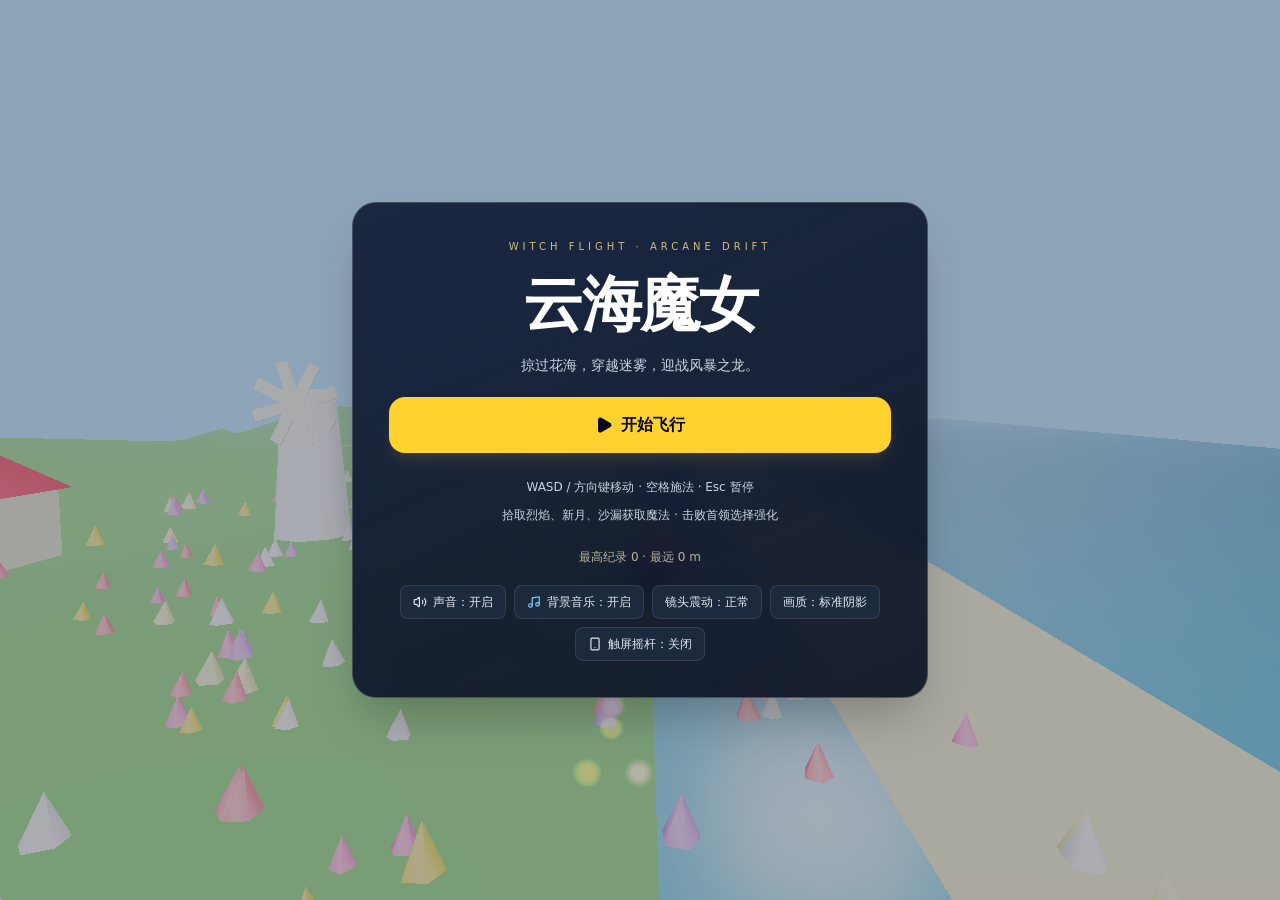
==== commit 06607d33: "Deploy Arcane Drift with boss reward cards and licensed scene music" ====
--- a/index.html
+++ b/index.html
@@ -15,8 +15,8 @@
     />
     <meta property="og:type" content="website" />
     <meta name="twitter:card" content="summary_large_image" />
-    <script type="module" crossorigin src="./assets/index-DTvsF8jR.js"></script>
-    <link rel="stylesheet" crossorigin href="./assets/index-DSS7zwcd.css">
+    <script type="module" crossorigin src="./assets/index-a8vCnseN.js"></script>
+    <link rel="stylesheet" crossorigin href="./assets/index-Cb94255r.css">
   </head>
   <body class="bg-slate-950 text-slate-100 overflow-hidden select-none">
     <div id="root"></div>
--- a/assets/index-Cb94255r.css
+++ b/assets/index-Cb94255r.css
@@ -0,0 +1 @@
+/*! tailwindcss v4.3.5 | MIT License | https://tailwindcss.com */@layer properties{@supports (((-webkit-hyphens:none)) and (not (margin-trim:block))) or ((-moz-orient:inline) and (not (color:rgb(from red r g b)))){*,:before,:after,::backdrop{--tw-rotate-x:initial;--tw-rotate-y:initial;--tw-rotate-z:initial;--tw-skew-x:initial;--tw-skew-y:initial;--tw-space-y-reverse:0;--tw-border-style:solid;--tw-gradient-position:initial;--tw-gradient-from:#0000;--tw-gradient-via:#0000;--tw-gradient-to:#0000;--tw-gradient-stops:initial;--tw-gradient-via-stops:initial;--tw-gradient-from-position:0%;--tw-gradient-via-position:50%;--tw-gradient-to-position:100%;--tw-leading:initial;--tw-font-weight:initial;--tw-tracking:initial;--tw-shadow:0 0 #0000;--tw-shadow-color:initial;--tw-shadow-alpha:100%;--tw-inset-shadow:0 0 #0000;--tw-inset-shadow-color:initial;--tw-inset-shadow-alpha:100%;--tw-ring-color:initial;--tw-ring-shadow:0 0 #0000;--tw-inset-ring-color:initial;--tw-inset-ring-shadow:0 0 #0000;--tw-ring-inset:initial;--tw-ring-offset-width:0px;--tw-ring-offset-color:#fff;--tw-ring-offset-shadow:0 0 #0000;--tw-blur:initial;--tw-brightness:initial;--tw-contrast:initial;--tw-grayscale:initial;--tw-hue-rotate:initial;--tw-invert:initial;--tw-opacity:initial;--tw-saturate:initial;--tw-sepia:initial;--tw-drop-shadow:initial;--tw-drop-shadow-color:initial;--tw-drop-shadow-alpha:100%;--tw-drop-shadow-size:initial;--tw-duration:initial}}}@layer theme{:root,:host{--font-sans:-apple-system, BlinkMacSystemFont, "Segoe UI", Roboto, "Helvetica Neue", "Noto Sans", Arial, sans-serif, "Apple Color Emoji", "Segoe UI Emoji", "Segoe UI Symbol", "Noto Color Emoji";--font-mono:ui-monospace, SFMono-Regular, Menlo, Monaco, Consolas, "Liberation Mono", "Courier New", monospace;--color-red-400:oklch(70.4% .191 22.216);--color-orange-300:oklch(83.7% .128 66.29);--color-orange-400:oklch(75% .183 55.934);--color-orange-500:oklch(70.5% .213 47.604);--color-amber-100:oklch(96.2% .059 95.617);--color-amber-200:oklch(92.4% .12 95.746);--color-amber-300:oklch(87.9% .169 91.605);--color-amber-400:oklch(82.8% .189 84.429);--color-amber-500:oklch(76.9% .188 70.08);--color-amber-950:oklch(27.9% .077 45.635);--color-yellow-300:oklch(90.5% .182 98.111);--color-emerald-100:oklch(95% .052 163.051);--color-emerald-200:oklch(90.5% .093 164.15);--color-emerald-300:oklch(84.5% .143 164.978);--color-emerald-400:oklch(76.5% .177 163.223);--color-emerald-950:oklch(26.2% .051 172.552);--color-cyan-300:oklch(86.5% .127 207.078);--color-sky-100:oklch(95.1% .026 236.824);--color-sky-300:oklch(82.8% .111 230.318);--color-sky-400:oklch(74.6% .16 232.661);--color-sky-500:oklch(68.5% .169 237.323);--color-sky-900:oklch(39.1% .09 240.876);--color-sky-950:oklch(29.3% .066 243.157);--color-rose-500:oklch(64.5% .246 16.439);--color-slate-100:oklch(96.8% .007 247.896);--color-slate-200:oklch(92.9% .013 255.508);--color-slate-300:oklch(86.9% .022 252.894);--color-slate-400:oklch(70.4% .04 256.788);--color-slate-700:oklch(37.2% .044 257.287);--color-slate-800:oklch(27.9% .041 260.031);--color-slate-900:oklch(20.8% .042 265.755);--color-slate-950:oklch(12.9% .042 264.695);--color-black:#000;--color-white:#fff;--spacing:.25rem;--container-sm:24rem;--container-md:28rem;--container-xl:36rem;--container-3xl:48rem;--text-xs:.75rem;--text-xs--line-height:calc(1 / .75);--text-sm:.875rem;--text-sm--line-height:calc(1.25 / .875);--text-base:1rem;--text-base--line-height: 1.5 ;--text-lg:1.125rem;--text-lg--line-height:calc(1.75 / 1.125);--text-xl:1.25rem;--text-xl--line-height:calc(1.75 / 1.25);--text-2xl:1.5rem;--text-2xl--line-height:calc(2 / 1.5);--text-3xl:1.875rem;--text-3xl--line-height: 1.2 ;--text-5xl:3rem;--text-5xl--line-height:1;--text-6xl:3.75rem;--text-6xl--line-height:1;--font-weight-normal:400;--font-weight-medium:500;--font-weight-semibold:600;--font-weight-bold:700;--font-weight-black:900;--tracking-tight:-.025em;--tracking-wide:.025em;--leading-tight:1.25;--leading-snug:1.375;--leading-relaxed:1.625;--radius-md:.375rem;--radius-lg:.5rem;--radius-xl:.75rem;--radius-2xl:1rem;--radius-3xl:1.5rem;--drop-shadow-md:0 3px 3px #0000001f;--default-transition-duration:.15s;--default-transition-timing-function:cubic-bezier(.4, 0, .2, 1);--default-font-family:var(--font-sans);--default-mono-font-family:var(--font-mono)}}@layer base{*,:after,:before,::backdrop{box-sizing:border-box;border:0 solid;margin:0;padding:0}::file-selector-button{box-sizing:border-box;border:0 solid;margin:0;padding:0}html,:host{-webkit-text-size-adjust:100%;-moz-tab-size:4;tab-size:4;line-height:1.5;font-family:var(--default-font-family,-apple-system, BlinkMacSystemFont, "Segoe UI", Roboto, "Helvetica Neue", "Noto Sans", Arial, sans-serif, "Apple Color Emoji", "Segoe UI Emoji", "Segoe UI Symbol", "Noto Color Emoji");font-feature-settings:var(--default-font-feature-settings,normal);font-variation-settings:var(--default-font-variation-settings,normal);-webkit-tap-highlight-color:transparent}hr{height:0;color:inherit;border-top-width:1px}abbr:where([title]){-webkit-text-decoration:underline dotted;text-decoration:underline dotted}h1,h2,h3,h4,h5,h6{font-size:inherit;font-weight:inherit}a{color:inherit;-webkit-text-decoration:inherit;text-decoration:inherit}b,strong{font-weight:bolder}code,kbd,samp,pre{font-family:var(--default-mono-font-family,ui-monospace, SFMono-Regular, Menlo, Monaco, Consolas, "Liberation Mono", "Courier New", monospace);font-feature-settings:var(--default-mono-font-feature-settings,normal);font-variation-settings:var(--default-mono-font-variation-settings,normal);font-size:1em}small{font-size:80%}sub,sup{vertical-align:baseline;font-size:75%;line-height:0;position:relative}sub{bottom:-.25em}sup{top:-.5em}table{text-indent:0;border-color:inherit;border-collapse:collapse}:-moz-focusring:where(:not(iframe)){outline:auto}progress{vertical-align:baseline}summary{display:list-item}ol,ul,menu{list-style:none}img,svg,video,canvas,audio,iframe,embed,object{vertical-align:middle;display:block}img,video{max-width:100%;height:auto}button,input,select,optgroup,textarea{font:inherit;font-feature-settings:inherit;font-variation-settings:inherit;letter-spacing:inherit;color:inherit;opacity:1;background-color:#0000;border-radius:0}::file-selector-button{font:inherit;font-feature-settings:inherit;font-variation-settings:inherit;letter-spacing:inherit;color:inherit;opacity:1;background-color:#0000;border-radius:0}:where(select:is([multiple],[size])) optgroup{font-weight:bolder}:where(select:is([multiple],[size])) optgroup option{padding-inline-start:20px}::file-selector-button{margin-inline-end:4px}::placeholder{opacity:1}@supports (not ((-webkit-appearance:-apple-pay-button))) or (contain-intrinsic-size:1px){::placeholder{color:currentColor}@supports (color:color-mix(in lab,red,red)){::placeholder{color:color-mix(in oklab,currentcolor 50%,transparent)}}}textarea{resize:vertical}::-webkit-search-decoration{-webkit-appearance:none}::-webkit-date-and-time-value{min-height:1lh;text-align:inherit}::-webkit-datetime-edit{display:inline-flex}::-webkit-datetime-edit-fields-wrapper{padding:0}::-webkit-datetime-edit{padding-block:0}::-webkit-datetime-edit-year-field{padding-block:0}::-webkit-datetime-edit-month-field{padding-block:0}::-webkit-datetime-edit-day-field{padding-block:0}::-webkit-datetime-edit-hour-field{padding-block:0}::-webkit-datetime-edit-minute-field{padding-block:0}::-webkit-datetime-edit-second-field{padding-block:0}::-webkit-datetime-edit-millisecond-field{padding-block:0}::-webkit-datetime-edit-meridiem-field{padding-block:0}::-webkit-calendar-picker-indicator{line-height:1}:-moz-ui-invalid{box-shadow:none}button,input:where([type=button],[type=reset],[type=submit]){-webkit-appearance:button;-moz-appearance:button;appearance:button}::file-selector-button{-webkit-appearance:button;-moz-appearance:button;appearance:button}::-webkit-inner-spin-button{height:auto}::-webkit-outer-spin-button{height:auto}[hidden]:where(:not([hidden=until-found])){display:none!important}html,body,#root{touch-action:none;width:100%;height:100%;margin:0;padding:0;font-family:Noto Sans SC,system-ui,-apple-system,sans-serif;overflow:hidden}}@layer components;@layer utilities{.pointer-events-auto{pointer-events:auto}.pointer-events-none{pointer-events:none}.visible{visibility:visible}.absolute{position:absolute}.fixed{position:fixed}.relative{position:relative}.static{position:static}.inset-0{top:0;right:0;bottom:0;left:0}.-top-5{top:calc(var(--spacing) * -5)}.top-0{top:0}.bottom-0{bottom:0}.z-10{z-index:10}.z-20{z-index:20}.z-30{z-index:30}.z-40{z-index:40}.z-50{z-index:50}.container{width:100%}@media(min-width:40rem){.container{max-width:40rem}}@media(min-width:48rem){.container{max-width:48rem}}@media(min-width:64rem){.container{max-width:64rem}}@media(min-width:80rem){.container{max-width:80rem}}@media(min-width:96rem){.container{max-width:96rem}}.mx-auto{margin-inline:auto}.mt-0\.5{margin-top:calc(var(--spacing) * .5)}.mt-1{margin-top:var(--spacing)}.mb-1{margin-bottom:var(--spacing)}.mb-2{margin-bottom:calc(var(--spacing) * 2)}.ml-2{margin-left:calc(var(--spacing) * 2)}.block{display:block}.contents{display:contents}.flex{display:flex}.grid{display:grid}.hidden{display:none}.inline-block{display:inline-block}.h-1\.5{height:calc(var(--spacing) * 1.5)}.h-2{height:calc(var(--spacing) * 2)}.h-2\.5{height:calc(var(--spacing) * 2.5)}.h-8{height:calc(var(--spacing) * 8)}.h-10{height:calc(var(--spacing) * 10)}.h-12{height:calc(var(--spacing) * 12)}.h-20{height:calc(var(--spacing) * 20)}.h-32{height:calc(var(--spacing) * 32)}.h-full{height:100%}.h-screen{height:100vh}.max-h-\[92dvh\]{max-height:92dvh}.min-h-\[44px\]{min-height:44px}.w-0\.5{width:calc(var(--spacing) * .5)}.w-8{width:calc(var(--spacing) * 8)}.w-10{width:calc(var(--spacing) * 10)}.w-12{width:calc(var(--spacing) * 12)}.w-20{width:calc(var(--spacing) * 20)}.w-32{width:calc(var(--spacing) * 32)}.w-\[210px\]{width:210px}.w-\[230px\]{width:230px}.w-full{width:100%}.w-screen{width:100vw}.max-w-3xl{max-width:var(--container-3xl)}.max-w-md{max-width:var(--container-md)}.max-w-sm{max-width:var(--container-sm)}.max-w-xl{max-width:var(--container-xl)}.min-w-0{min-width:0}.min-w-\[110px\]{min-width:110px}.flex-1{flex:1}.shrink-0{flex-shrink:0}.transform{transform:var(--tw-rotate-x, ) var(--tw-rotate-y, ) var(--tw-rotate-z, ) var(--tw-skew-x, ) var(--tw-skew-y, )}.cursor-not-allowed{cursor:not-allowed}.cursor-pointer{cursor:pointer}.touch-none{touch-action:none}.resize{resize:both}.grid-cols-1{grid-template-columns:repeat(1,minmax(0,1fr))}.grid-cols-2{grid-template-columns:repeat(2,minmax(0,1fr))}.flex-col{flex-direction:column}.flex-wrap{flex-wrap:wrap}.place-items-center{place-items:center}.items-center{align-items:center}.items-end{align-items:flex-end}.items-start{align-items:flex-start}.justify-between{justify-content:space-between}.justify-center{justify-content:center}.gap-1{gap:var(--spacing)}.gap-1\.5{gap:calc(var(--spacing) * 1.5)}.gap-2{gap:calc(var(--spacing) * 2)}.gap-2\.5{gap:calc(var(--spacing) * 2.5)}.gap-3{gap:calc(var(--spacing) * 3)}.gap-4{gap:calc(var(--spacing) * 4)}:where(.space-y-1>:not(:last-child)){--tw-space-y-reverse:0;margin-block-start:calc(var(--spacing) * var(--tw-space-y-reverse));margin-block-end:calc(var(--spacing) * calc(1 - var(--tw-space-y-reverse)))}:where(.space-y-2\.5>:not(:last-child)){--tw-space-y-reverse:0;margin-block-start:calc(calc(var(--spacing) * 2.5) * var(--tw-space-y-reverse));margin-block-end:calc(calc(var(--spacing) * 2.5) * calc(1 - var(--tw-space-y-reverse)))}:where(.space-y-3>:not(:last-child)){--tw-space-y-reverse:0;margin-block-start:calc(calc(var(--spacing) * 3) * var(--tw-space-y-reverse));margin-block-end:calc(calc(var(--spacing) * 3) * calc(1 - var(--tw-space-y-reverse)))}:where(.space-y-4>:not(:last-child)){--tw-space-y-reverse:0;margin-block-start:calc(calc(var(--spacing) * 4) * var(--tw-space-y-reverse));margin-block-end:calc(calc(var(--spacing) * 4) * calc(1 - var(--tw-space-y-reverse)))}:where(.space-y-5>:not(:last-child)){--tw-space-y-reverse:0;margin-block-start:calc(calc(var(--spacing) * 5) * var(--tw-space-y-reverse));margin-block-end:calc(calc(var(--spacing) * 5) * calc(1 - var(--tw-space-y-reverse)))}.truncate{text-overflow:ellipsis;white-space:nowrap;overflow:hidden}.overflow-hidden{overflow:hidden}.overflow-y-auto{overflow-y:auto}.rounded{border-radius:.25rem}.rounded-2xl{border-radius:var(--radius-2xl)}.rounded-3xl{border-radius:var(--radius-3xl)}.rounded-full{border-radius:2147483647px}.rounded-lg{border-radius:var(--radius-lg)}.rounded-md{border-radius:var(--radius-md)}.rounded-xl{border-radius:var(--radius-xl)}.border{border-style:var(--tw-border-style);border-width:1px}.border-2{border-style:var(--tw-border-style);border-width:2px}.border-\[6px\]{border-style:var(--tw-border-style);border-width:6px}.border-t{border-top-style:var(--tw-border-style);border-top-width:1px}.border-amber-200\/30{border-color:#fee6854d}@supports (color:color-mix(in lab,red,red)){.border-amber-200\/30{border-color:color-mix(in oklab,var(--color-amber-200) 30%,transparent)}}.border-amber-300{border-color:var(--color-amber-300)}.border-amber-400{border-color:var(--color-amber-400)}.border-amber-400\/55{border-color:#fcbb008c}@supports (color:color-mix(in lab,red,red)){.border-amber-400\/55{border-color:color-mix(in oklab,var(--color-amber-400) 55%,transparent)}}.border-amber-400\/70{border-color:#fcbb00b3}@supports (color:color-mix(in lab,red,red)){.border-amber-400\/70{border-color:color-mix(in oklab,var(--color-amber-400) 70%,transparent)}}.border-black\/45{border-color:#00000073}@supports (color:color-mix(in lab,red,red)){.border-black\/45{border-color:color-mix(in oklab,var(--color-black) 45%,transparent)}}.border-emerald-400\/50{border-color:#00d29480}@supports (color:color-mix(in lab,red,red)){.border-emerald-400\/50{border-color:color-mix(in oklab,var(--color-emerald-400) 50%,transparent)}}.border-emerald-400\/70{border-color:#00d294b3}@supports (color:color-mix(in lab,red,red)){.border-emerald-400\/70{border-color:color-mix(in oklab,var(--color-emerald-400) 70%,transparent)}}.border-emerald-400\/75{border-color:#00d294bf}@supports (color:color-mix(in lab,red,red)){.border-emerald-400\/75{border-color:color-mix(in oklab,var(--color-emerald-400) 75%,transparent)}}.border-orange-500\/50{border-color:#fe6e0080}@supports (color:color-mix(in lab,red,red)){.border-orange-500\/50{border-color:color-mix(in oklab,var(--color-orange-500) 50%,transparent)}}.border-sky-300\/60{border-color:#77d4ff99}@supports (color:color-mix(in lab,red,red)){.border-sky-300\/60{border-color:color-mix(in oklab,var(--color-sky-300) 60%,transparent)}}.border-sky-400\/40{border-color:#00bcfe66}@supports (color:color-mix(in lab,red,red)){.border-sky-400\/40{border-color:color-mix(in oklab,var(--color-sky-400) 40%,transparent)}}.border-sky-400\/55{border-color:#00bcfe8c}@supports (color:color-mix(in lab,red,red)){.border-sky-400\/55{border-color:color-mix(in oklab,var(--color-sky-400) 55%,transparent)}}.border-sky-400\/70{border-color:#00bcfeb3}@supports (color:color-mix(in lab,red,red)){.border-sky-400\/70{border-color:color-mix(in oklab,var(--color-sky-400) 70%,transparent)}}.border-white{border-color:var(--color-white)}.border-white\/10{border-color:#ffffff1a}@supports (color:color-mix(in lab,red,red)){.border-white\/10{border-color:color-mix(in oklab,var(--color-white) 10%,transparent)}}.border-white\/15{border-color:#ffffff26}@supports (color:color-mix(in lab,red,red)){.border-white\/15{border-color:color-mix(in oklab,var(--color-white) 15%,transparent)}}.border-white\/20{border-color:#fff3}@supports (color:color-mix(in lab,red,red)){.border-white\/20{border-color:color-mix(in oklab,var(--color-white) 20%,transparent)}}.border-white\/25{border-color:#ffffff40}@supports (color:color-mix(in lab,red,red)){.border-white\/25{border-color:color-mix(in oklab,var(--color-white) 25%,transparent)}}.bg-amber-300{background-color:var(--color-amber-300)}.bg-amber-400{background-color:var(--color-amber-400)}.bg-amber-400\/90{background-color:#fcbb00e6}@supports (color:color-mix(in lab,red,red)){.bg-amber-400\/90{background-color:color-mix(in oklab,var(--color-amber-400) 90%,transparent)}}.bg-amber-500{background-color:var(--color-amber-500)}.bg-amber-950\/90{background-color:#461901e6}@supports (color:color-mix(in lab,red,red)){.bg-amber-950\/90{background-color:color-mix(in oklab,var(--color-amber-950) 90%,transparent)}}.bg-emerald-400{background-color:var(--color-emerald-400)}.bg-emerald-950\/75{background-color:#002c22bf}@supports (color:color-mix(in lab,red,red)){.bg-emerald-950\/75{background-color:color-mix(in oklab,var(--color-emerald-950) 75%,transparent)}}.bg-emerald-950\/90{background-color:#002c22e6}@supports (color:color-mix(in lab,red,red)){.bg-emerald-950\/90{background-color:color-mix(in oklab,var(--color-emerald-950) 90%,transparent)}}.bg-emerald-950\/92{background-color:#002c22eb}@supports (color:color-mix(in lab,red,red)){.bg-emerald-950\/92{background-color:color-mix(in oklab,var(--color-emerald-950) 92%,transparent)}}.bg-orange-400{background-color:var(--color-orange-400)}.bg-sky-500\/20{background-color:#00a5ef33}@supports (color:color-mix(in lab,red,red)){.bg-sky-500\/20{background-color:color-mix(in oklab,var(--color-sky-500) 20%,transparent)}}.bg-sky-900\/90{background-color:#024a70e6}@supports (color:color-mix(in lab,red,red)){.bg-sky-900\/90{background-color:color-mix(in oklab,var(--color-sky-900) 90%,transparent)}}.bg-sky-950\/90{background-color:#052f4ae6}@supports (color:color-mix(in lab,red,red)){.bg-sky-950\/90{background-color:color-mix(in oklab,var(--color-sky-950) 90%,transparent)}}.bg-slate-700{background-color:var(--color-slate-700)}.bg-slate-800{background-color:var(--color-slate-800)}.bg-slate-800\/55{background-color:#1d293d8c}@supports (color:color-mix(in lab,red,red)){.bg-slate-800\/55{background-color:color-mix(in oklab,var(--color-slate-800) 55%,transparent)}}.bg-slate-800\/60{background-color:#1d293d99}@supports (color:color-mix(in lab,red,red)){.bg-slate-800\/60{background-color:color-mix(in oklab,var(--color-slate-800) 60%,transparent)}}.bg-slate-800\/70{background-color:#1d293db3}@supports (color:color-mix(in lab,red,red)){.bg-slate-800\/70{background-color:color-mix(in oklab,var(--color-slate-800) 70%,transparent)}}.bg-slate-800\/80{background-color:#1d293dcc}@supports (color:color-mix(in lab,red,red)){.bg-slate-800\/80{background-color:color-mix(in oklab,var(--color-slate-800) 80%,transparent)}}.bg-slate-800\/85{background-color:#1d293dd9}@supports (color:color-mix(in lab,red,red)){.bg-slate-800\/85{background-color:color-mix(in oklab,var(--color-slate-800) 85%,transparent)}}.bg-slate-900{background-color:var(--color-slate-900)}.bg-slate-900\/70{background-color:#0f172bb3}@supports (color:color-mix(in lab,red,red)){.bg-slate-900\/70{background-color:color-mix(in oklab,var(--color-slate-900) 70%,transparent)}}.bg-slate-900\/75{background-color:#0f172bbf}@supports (color:color-mix(in lab,red,red)){.bg-slate-900\/75{background-color:color-mix(in oklab,var(--color-slate-900) 75%,transparent)}}.bg-slate-900\/85{background-color:#0f172bd9}@supports (color:color-mix(in lab,red,red)){.bg-slate-900\/85{background-color:color-mix(in oklab,var(--color-slate-900) 85%,transparent)}}.bg-slate-900\/90{background-color:#0f172be6}@supports (color:color-mix(in lab,red,red)){.bg-slate-900\/90{background-color:color-mix(in oklab,var(--color-slate-900) 90%,transparent)}}.bg-slate-950{background-color:var(--color-slate-950)}.bg-slate-950\/30{background-color:#0206184d}@supports (color:color-mix(in lab,red,red)){.bg-slate-950\/30{background-color:color-mix(in oklab,var(--color-slate-950) 30%,transparent)}}.bg-slate-950\/65{background-color:#020618a6}@supports (color:color-mix(in lab,red,red)){.bg-slate-950\/65{background-color:color-mix(in oklab,var(--color-slate-950) 65%,transparent)}}.bg-slate-950\/70{background-color:#020618b3}@supports (color:color-mix(in lab,red,red)){.bg-slate-950\/70{background-color:color-mix(in oklab,var(--color-slate-950) 70%,transparent)}}.bg-slate-950\/75{background-color:#020618bf}@supports (color:color-mix(in lab,red,red)){.bg-slate-950\/75{background-color:color-mix(in oklab,var(--color-slate-950) 75%,transparent)}}.bg-slate-950\/80{background-color:#020618cc}@supports (color:color-mix(in lab,red,red)){.bg-slate-950\/80{background-color:color-mix(in oklab,var(--color-slate-950) 80%,transparent)}}.bg-slate-950\/90{background-color:#020618e6}@supports (color:color-mix(in lab,red,red)){.bg-slate-950\/90{background-color:color-mix(in oklab,var(--color-slate-950) 90%,transparent)}}.bg-slate-950\/95{background-color:#020618f2}@supports (color:color-mix(in lab,red,red)){.bg-slate-950\/95{background-color:color-mix(in oklab,var(--color-slate-950) 95%,transparent)}}.bg-white{background-color:var(--color-white)}.bg-gradient-to-r{--tw-gradient-position:to right in oklab;background-image:linear-gradient(var(--tw-gradient-stops))}.from-rose-500{--tw-gradient-from:var(--color-rose-500);--tw-gradient-stops:var(--tw-gradient-via-stops,var(--tw-gradient-position), var(--tw-gradient-from) var(--tw-gradient-from-position), var(--tw-gradient-to) var(--tw-gradient-to-position))}.from-sky-400{--tw-gradient-from:var(--color-sky-400);--tw-gradient-stops:var(--tw-gradient-via-stops,var(--tw-gradient-position), var(--tw-gradient-from) var(--tw-gradient-from-position), var(--tw-gradient-to) var(--tw-gradient-to-position))}.to-amber-300{--tw-gradient-to:var(--color-amber-300);--tw-gradient-stops:var(--tw-gradient-via-stops,var(--tw-gradient-position), var(--tw-gradient-from) var(--tw-gradient-from-position), var(--tw-gradient-to) var(--tw-gradient-to-position))}.to-cyan-300{--tw-gradient-to:var(--color-cyan-300);--tw-gradient-stops:var(--tw-gradient-via-stops,var(--tw-gradient-position), var(--tw-gradient-from) var(--tw-gradient-from-position), var(--tw-gradient-to) var(--tw-gradient-to-position))}.p-3{padding:calc(var(--spacing) * 3)}.p-3\.5{padding:calc(var(--spacing) * 3.5)}.p-4{padding:calc(var(--spacing) * 4)}.p-5{padding:calc(var(--spacing) * 5)}.p-6{padding:calc(var(--spacing) * 6)}.px-1{padding-inline:var(--spacing)}.px-1\.5{padding-inline:calc(var(--spacing) * 1.5)}.px-2{padding-inline:calc(var(--spacing) * 2)}.px-2\.5{padding-inline:calc(var(--spacing) * 2.5)}.px-3{padding-inline:calc(var(--spacing) * 3)}.px-3\.5{padding-inline:calc(var(--spacing) * 3.5)}.px-4{padding-inline:calc(var(--spacing) * 4)}.px-5{padding-inline:calc(var(--spacing) * 5)}.py-0\.5{padding-block:calc(var(--spacing) * .5)}.py-1{padding-block:var(--spacing)}.py-1\.5{padding-block:calc(var(--spacing) * 1.5)}.py-2{padding-block:calc(var(--spacing) * 2)}.py-2\.5{padding-block:calc(var(--spacing) * 2.5)}.py-3{padding-block:calc(var(--spacing) * 3)}.py-4{padding-block:calc(var(--spacing) * 4)}.pt-1{padding-top:var(--spacing)}.text-center{text-align:center}.text-left{text-align:left}.text-2xl{font-size:var(--text-2xl);line-height:var(--tw-leading,var(--text-2xl--line-height))}.text-5xl{font-size:var(--text-5xl);line-height:var(--tw-leading,var(--text-5xl--line-height))}.text-base{font-size:var(--text-base);line-height:var(--tw-leading,var(--text-base--line-height))}.text-lg{font-size:var(--text-lg);line-height:var(--tw-leading,var(--text-lg--line-height))}.text-sm{font-size:var(--text-sm);line-height:var(--tw-leading,var(--text-sm--line-height))}.text-xl{font-size:var(--text-xl);line-height:var(--tw-leading,var(--text-xl--line-height))}.text-xs{font-size:var(--text-xs);line-height:var(--tw-leading,var(--text-xs--line-height))}.text-\[10px\]{font-size:10px}.text-\[11px\]{font-size:11px}.leading-7{--tw-leading:calc(var(--spacing) * 7);line-height:calc(var(--spacing) * 7)}.leading-relaxed{--tw-leading:var(--leading-relaxed);line-height:var(--leading-relaxed)}.leading-snug{--tw-leading:var(--leading-snug);line-height:var(--leading-snug)}.leading-tight{--tw-leading:var(--leading-tight);line-height:var(--leading-tight)}.font-black{--tw-font-weight:var(--font-weight-black);font-weight:var(--font-weight-black)}.font-bold{--tw-font-weight:var(--font-weight-bold);font-weight:var(--font-weight-bold)}.font-medium{--tw-font-weight:var(--font-weight-medium);font-weight:var(--font-weight-medium)}.font-normal{--tw-font-weight:var(--font-weight-normal);font-weight:var(--font-weight-normal)}.font-semibold{--tw-font-weight:var(--font-weight-semibold);font-weight:var(--font-weight-semibold)}.tracking-\[\.4em\]{--tw-tracking:.4em;letter-spacing:.4em}.tracking-tight{--tw-tracking:var(--tracking-tight);letter-spacing:var(--tracking-tight)}.tracking-wide{--tw-tracking:var(--tracking-wide);letter-spacing:var(--tracking-wide)}.whitespace-nowrap{white-space:nowrap}.text-amber-100{color:var(--color-amber-100)}.text-amber-100\/70{color:#fef3c6b3}@supports (color:color-mix(in lab,red,red)){.text-amber-100\/70{color:color-mix(in oklab,var(--color-amber-100) 70%,transparent)}}.text-amber-200\/80{color:#fee685cc}@supports (color:color-mix(in lab,red,red)){.text-amber-200\/80{color:color-mix(in oklab,var(--color-amber-200) 80%,transparent)}}.text-amber-300{color:var(--color-amber-300)}.text-amber-300\/95{color:#ffd236f2}@supports (color:color-mix(in lab,red,red)){.text-amber-300\/95{color:color-mix(in oklab,var(--color-amber-300) 95%,transparent)}}.text-emerald-100{color:var(--color-emerald-100)}.text-emerald-200{color:var(--color-emerald-200)}.text-emerald-300{color:var(--color-emerald-300)}.text-emerald-400{color:var(--color-emerald-400)}.text-orange-300{color:var(--color-orange-300)}.text-red-400{color:var(--color-red-400)}.text-sky-100{color:var(--color-sky-100)}.text-sky-300{color:var(--color-sky-300)}.text-sky-400{color:var(--color-sky-400)}.text-slate-100{color:var(--color-slate-100)}.text-slate-200{color:var(--color-slate-200)}.text-slate-300{color:var(--color-slate-300)}.text-slate-400{color:var(--color-slate-400)}.text-slate-950{color:var(--color-slate-950)}.text-white{color:var(--color-white)}.text-white\/85{color:#ffffffd9}@supports (color:color-mix(in lab,red,red)){.text-white\/85{color:color-mix(in oklab,var(--color-white) 85%,transparent)}}.text-yellow-300{color:var(--color-yellow-300)}.accent-amber-400{accent-color:var(--color-amber-400)}.opacity-85{opacity:.85}.shadow-2xl{--tw-shadow:0 25px 50px -12px var(--tw-shadow-color,#00000040);box-shadow:var(--tw-inset-shadow),var(--tw-inset-ring-shadow),var(--tw-ring-offset-shadow),var(--tw-ring-shadow),var(--tw-shadow)}.shadow-lg{--tw-shadow:0 10px 15px -3px var(--tw-shadow-color,#0000001a), 0 4px 6px -4px var(--tw-shadow-color,#0000001a);box-shadow:var(--tw-inset-shadow),var(--tw-inset-ring-shadow),var(--tw-ring-offset-shadow),var(--tw-ring-shadow),var(--tw-shadow)}.shadow-md{--tw-shadow:0 4px 6px -1px var(--tw-shadow-color,#0000001a), 0 2px 4px -2px var(--tw-shadow-color,#0000001a);box-shadow:var(--tw-inset-shadow),var(--tw-inset-ring-shadow),var(--tw-ring-offset-shadow),var(--tw-ring-shadow),var(--tw-shadow)}.ring{--tw-ring-shadow:var(--tw-ring-inset, ) 0 0 0 calc(1px + var(--tw-ring-offset-width)) var(--tw-ring-color,currentcolor);box-shadow:var(--tw-inset-shadow),var(--tw-inset-ring-shadow),var(--tw-ring-offset-shadow),var(--tw-ring-shadow),var(--tw-shadow)}.shadow-amber-300\/10{--tw-shadow-color:#ffd2361a}@supports (color:color-mix(in lab,red,red)){.shadow-amber-300\/10{--tw-shadow-color:color-mix(in oklab, color-mix(in oklab, var(--color-amber-300) 10%, transparent) var(--tw-shadow-alpha), transparent)}}.blur{--tw-blur:blur(8px);filter:var(--tw-blur, ) var(--tw-brightness, ) var(--tw-contrast, ) var(--tw-grayscale, ) var(--tw-hue-rotate, ) var(--tw-invert, ) var(--tw-saturate, ) var(--tw-sepia, ) var(--tw-drop-shadow, )}.drop-shadow-md{--tw-drop-shadow-size:drop-shadow(0 3px 3px var(--tw-drop-shadow-color,#0000001f));--tw-drop-shadow:drop-shadow(var(--drop-shadow-md));filter:var(--tw-blur, ) var(--tw-brightness, ) var(--tw-contrast, ) var(--tw-grayscale, ) var(--tw-hue-rotate, ) var(--tw-invert, ) var(--tw-saturate, ) var(--tw-sepia, ) var(--tw-drop-shadow, )}.transition-all{transition-property:all;transition-timing-function:var(--tw-ease,var(--default-transition-timing-function));transition-duration:var(--tw-duration,var(--default-transition-duration))}.transition-colors{transition-property:color,background-color,border-color,outline-color,text-decoration-color,fill,stroke,--tw-gradient-from,--tw-gradient-via,--tw-gradient-to;transition-timing-function:var(--tw-ease,var(--default-transition-timing-function));transition-duration:var(--tw-duration,var(--default-transition-duration))}.transition-opacity{transition-property:opacity;transition-timing-function:var(--tw-ease,var(--default-transition-timing-function));transition-duration:var(--tw-duration,var(--default-transition-duration))}.duration-100{--tw-duration:.1s;transition-duration:.1s}.duration-150{--tw-duration:.15s;transition-duration:.15s}.duration-200{--tw-duration:.2s;transition-duration:.2s}.select-none{-webkit-user-select:none;user-select:none}@media(hover:hover){.hover\:bg-amber-200:hover{background-color:var(--color-amber-200)}.hover\:bg-amber-300:hover{background-color:var(--color-amber-300)}.hover\:bg-amber-400:hover{background-color:var(--color-amber-400)}.hover\:bg-slate-700:hover{background-color:var(--color-slate-700)}.hover\:bg-slate-800:hover{background-color:var(--color-slate-800)}.hover\:bg-slate-800\/80:hover{background-color:#1d293dcc}@supports (color:color-mix(in lab,red,red)){.hover\:bg-slate-800\/80:hover{background-color:color-mix(in oklab,var(--color-slate-800) 80%,transparent)}}}@media(min-width:40rem){.sm\:block{display:block}.sm\:inline{display:inline}.sm\:w-32{width:calc(var(--spacing) * 32)}.sm\:w-\[245px\]{width:245px}.sm\:w-\[260px\]{width:260px}.sm\:grid-cols-3{grid-template-columns:repeat(3,minmax(0,1fr))}.sm\:flex-row{flex-direction:row}.sm\:p-5{padding:calc(var(--spacing) * 5)}.sm\:p-7{padding:calc(var(--spacing) * 7)}.sm\:p-8{padding:calc(var(--spacing) * 8)}.sm\:p-9{padding:calc(var(--spacing) * 9)}.sm\:text-2xl{font-size:var(--text-2xl);line-height:var(--tw-leading,var(--text-2xl--line-height))}.sm\:text-3xl{font-size:var(--text-3xl);line-height:var(--tw-leading,var(--text-3xl--line-height))}.sm\:text-6xl{font-size:var(--text-6xl);line-height:var(--tw-leading,var(--text-6xl--line-height))}.sm\:text-sm{font-size:var(--text-sm);line-height:var(--tw-leading,var(--text-sm--line-height))}.sm\:text-xl{font-size:var(--text-xl);line-height:var(--tw-leading,var(--text-xl--line-height))}.sm\:text-xs{font-size:var(--text-xs);line-height:var(--tw-leading,var(--text-xs--line-height))}}@media(min-width:48rem){.md\:block{display:block}}}.font-display-num{font-variant-numeric:tabular-nums;font-family:Chakra Petch,Noto Sans SC,monospace}.title-panel{-webkit-backdrop-filter:blur(12px);backdrop-filter:blur(12px);background:linear-gradient(155deg,#131f3af0,#0a1121e8)}@media(max-width:600px){.title-panel{padding:22px}}.reward-card:hover,.reward-card:focus-visible{outline-offset:3px;background:#26334b;outline:2px solid #fde68a;transform:translateY(-4px);box-shadow:0 12px 28px #0004}@media(prefers-reduced-motion:reduce){.reward-card{transition:none}.reward-card:hover{transform:none}}@media(max-width:639px){.top-scene{max-width:none;position:absolute;top:106px;left:12px;right:12px}.top-scene>div{max-width:100%}.energy-panel{width:170px;padding:10px;position:absolute;bottom:160px;left:12px}.skill-panel{max-width:calc(100vw - 166px);position:absolute;bottom:12px;right:12px}.skill-card{width:190px;max-width:100%;padding:9px}}@property --tw-rotate-x{syntax:"*";inherits:false}@property --tw-rotate-y{syntax:"*";inherits:false}@property --tw-rotate-z{syntax:"*";inherits:false}@property --tw-skew-x{syntax:"*";inherits:false}@property --tw-skew-y{syntax:"*";inherits:false}@property --tw-space-y-reverse{syntax:"*";inherits:false;initial-value:0}@property --tw-border-style{syntax:"*";inherits:false;initial-value:solid}@property --tw-gradient-position{syntax:"*";inherits:false}@property --tw-gradient-from{syntax:"<color>";inherits:false;initial-value:#0000}@property --tw-gradient-via{syntax:"<color>";inherits:false;initial-value:#0000}@property --tw-gradient-to{syntax:"<color>";inherits:false;initial-value:#0000}@property --tw-gradient-stops{syntax:"*";inherits:false}@property --tw-gradient-via-stops{syntax:"*";inherits:false}@property --tw-gradient-from-position{syntax:"<length-percentage>";inherits:false;initial-value:0%}@property --tw-gradient-via-position{syntax:"<length-percentage>";inherits:false;initial-value:50%}@property --tw-gradient-to-position{syntax:"<length-percentage>";inherits:false;initial-value:100%}@property --tw-leading{syntax:"*";inherits:false}@property --tw-font-weight{syntax:"*";inherits:false}@property --tw-tracking{syntax:"*";inherits:false}@property --tw-shadow{syntax:"*";inherits:false;initial-value:0 0 #0000}@property --tw-shadow-color{syntax:"*";inherits:false}@property --tw-shadow-alpha{syntax:"<percentage>";inherits:false;initial-value:100%}@property --tw-inset-shadow{syntax:"*";inherits:false;initial-value:0 0 #0000}@property --tw-inset-shadow-color{syntax:"*";inherits:false}@property --tw-inset-shadow-alpha{syntax:"<percentage>";inherits:false;initial-value:100%}@property --tw-ring-color{syntax:"*";inherits:false}@property --tw-ring-shadow{syntax:"*";inherits:false;initial-value:0 0 #0000}@property --tw-inset-ring-color{syntax:"*";inherits:false}@property --tw-inset-ring-shadow{syntax:"*";inherits:false;initial-value:0 0 #0000}@property --tw-ring-inset{syntax:"*";inherits:false}@property --tw-ring-offset-width{syntax:"<length>";inherits:false;initial-value:0}@property --tw-ring-offset-color{syntax:"*";inherits:false;initial-value:#fff}@property --tw-ring-offset-shadow{syntax:"*";inherits:false;initial-value:0 0 #0000}@property --tw-blur{syntax:"*";inherits:false}@property --tw-brightness{syntax:"*";inherits:false}@property --tw-contrast{syntax:"*";inherits:false}@property --tw-grayscale{syntax:"*";inherits:false}@property --tw-hue-rotate{syntax:"*";inherits:false}@property --tw-invert{syntax:"*";inherits:false}@property --tw-opacity{syntax:"*";inherits:false}@property --tw-saturate{syntax:"*";inherits:false}@property --tw-sepia{syntax:"*";inherits:false}@property --tw-drop-shadow{syntax:"*";inherits:false}@property --tw-drop-shadow-color{syntax:"*";inherits:false}@property --tw-drop-shadow-alpha{syntax:"<percentage>";inherits:false;initial-value:100%}@property --tw-drop-shadow-size{syntax:"*";inherits:false}@property --tw-duration{syntax:"*";inherits:false}
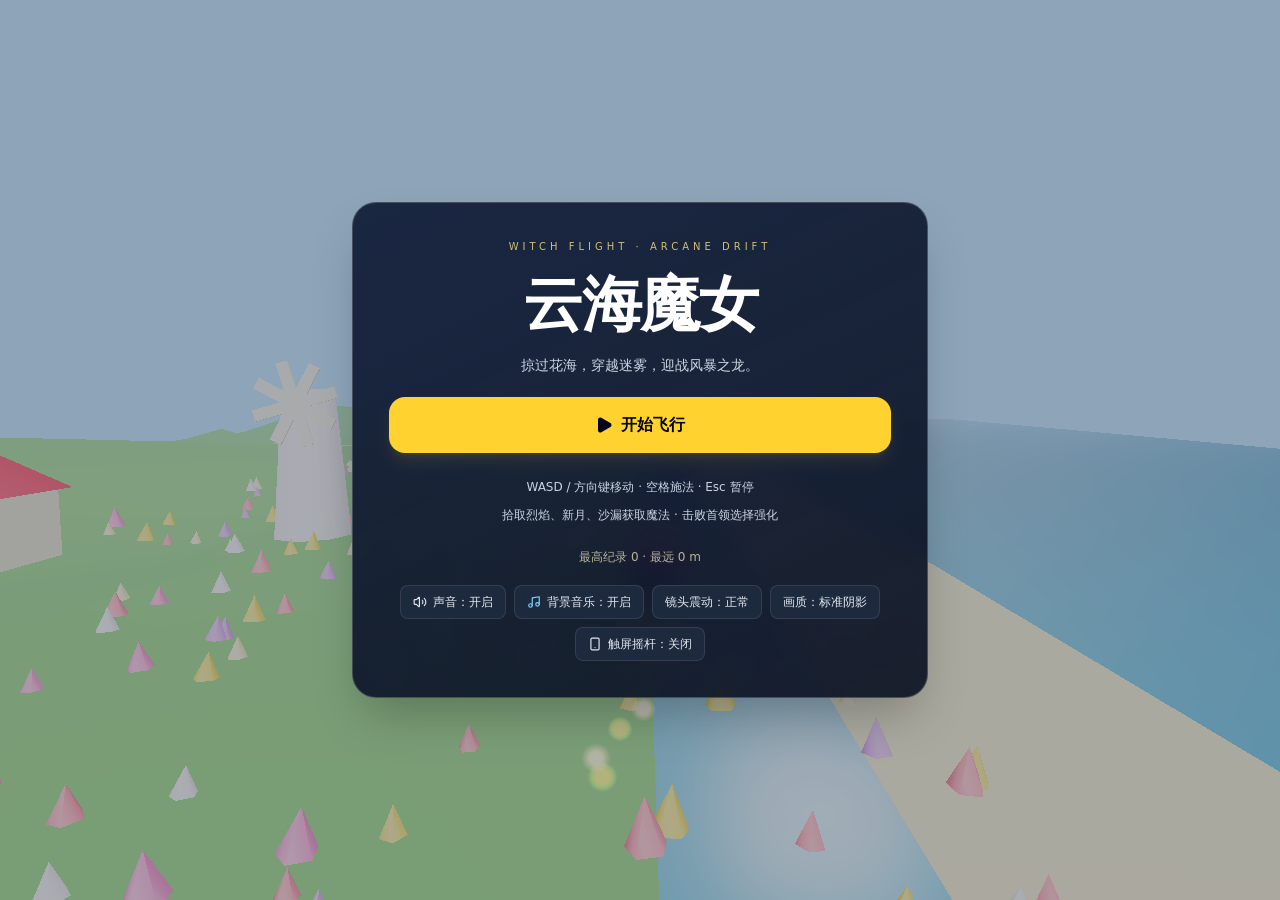
==== commit 5b6f353d: "Deploy Arcane Drift with boss reward cards and licensed scene music" ====
--- a/index.html
+++ b/index.html
@@ -2,7 +2,7 @@
 <html lang="zh-CN">
   <head>
     <meta charset="UTF-8" />
-    <meta name="viewport" content="width=device-width, initial-scale=1.0, maximum-scale=1.0, user-scalable=no" />
+    <meta name="viewport" content="width=device-width, initial-scale=1.0, maximum-scale=1.0, user-scalable=no, viewport-fit=cover" />
     <title>云海魔女 · Arcane Drift</title>
     <meta
       name="description"
@@ -15,8 +15,8 @@
     />
     <meta property="og:type" content="website" />
     <meta name="twitter:card" content="summary_large_image" />
-    <script type="module" crossorigin src="./assets/index-a8vCnseN.js"></script>
-    <link rel="stylesheet" crossorigin href="./assets/index-Cb94255r.css">
+    <script type="module" crossorigin src="./assets/index-DZ8pkoI6.js"></script>
+    <link rel="stylesheet" crossorigin href="./assets/index-DGk6v1Nd.css">
   </head>
   <body class="bg-slate-950 text-slate-100 overflow-hidden select-none">
     <div id="root"></div>
--- a/assets/index-DGk6v1Nd.css
+++ b/assets/index-DGk6v1Nd.css
@@ -0,0 +1 @@
+/*! tailwindcss v4.3.5 | MIT License | https://tailwindcss.com */@layer properties{@supports (((-webkit-hyphens:none)) and (not (margin-trim:block))) or ((-moz-orient:inline) and (not (color:rgb(from red r g b)))){*,:before,:after,::backdrop{--tw-rotate-x:initial;--tw-rotate-y:initial;--tw-rotate-z:initial;--tw-skew-x:initial;--tw-skew-y:initial;--tw-space-y-reverse:0;--tw-border-style:solid;--tw-gradient-position:initial;--tw-gradient-from:#0000;--tw-gradient-via:#0000;--tw-gradient-to:#0000;--tw-gradient-stops:initial;--tw-gradient-via-stops:initial;--tw-gradient-from-position:0%;--tw-gradient-via-position:50%;--tw-gradient-to-position:100%;--tw-leading:initial;--tw-font-weight:initial;--tw-tracking:initial;--tw-shadow:0 0 #0000;--tw-shadow-color:initial;--tw-shadow-alpha:100%;--tw-inset-shadow:0 0 #0000;--tw-inset-shadow-color:initial;--tw-inset-shadow-alpha:100%;--tw-ring-color:initial;--tw-ring-shadow:0 0 #0000;--tw-inset-ring-color:initial;--tw-inset-ring-shadow:0 0 #0000;--tw-ring-inset:initial;--tw-ring-offset-width:0px;--tw-ring-offset-color:#fff;--tw-ring-offset-shadow:0 0 #0000;--tw-blur:initial;--tw-brightness:initial;--tw-contrast:initial;--tw-grayscale:initial;--tw-hue-rotate:initial;--tw-invert:initial;--tw-opacity:initial;--tw-saturate:initial;--tw-sepia:initial;--tw-drop-shadow:initial;--tw-drop-shadow-color:initial;--tw-drop-shadow-alpha:100%;--tw-drop-shadow-size:initial;--tw-duration:initial}}}@layer theme{:root,:host{--font-sans:-apple-system, BlinkMacSystemFont, "Segoe UI", Roboto, "Helvetica Neue", "Noto Sans", Arial, sans-serif, "Apple Color Emoji", "Segoe UI Emoji", "Segoe UI Symbol", "Noto Color Emoji";--font-mono:ui-monospace, SFMono-Regular, Menlo, Monaco, Consolas, "Liberation Mono", "Courier New", monospace;--color-red-400:oklch(70.4% .191 22.216);--color-orange-300:oklch(83.7% .128 66.29);--color-orange-400:oklch(75% .183 55.934);--color-orange-500:oklch(70.5% .213 47.604);--color-amber-100:oklch(96.2% .059 95.617);--color-amber-200:oklch(92.4% .12 95.746);--color-amber-300:oklch(87.9% .169 91.605);--color-amber-400:oklch(82.8% .189 84.429);--color-amber-500:oklch(76.9% .188 70.08);--color-amber-950:oklch(27.9% .077 45.635);--color-yellow-300:oklch(90.5% .182 98.111);--color-emerald-100:oklch(95% .052 163.051);--color-emerald-200:oklch(90.5% .093 164.15);--color-emerald-300:oklch(84.5% .143 164.978);--color-emerald-400:oklch(76.5% .177 163.223);--color-emerald-950:oklch(26.2% .051 172.552);--color-cyan-300:oklch(86.5% .127 207.078);--color-sky-100:oklch(95.1% .026 236.824);--color-sky-300:oklch(82.8% .111 230.318);--color-sky-400:oklch(74.6% .16 232.661);--color-sky-500:oklch(68.5% .169 237.323);--color-sky-900:oklch(39.1% .09 240.876);--color-sky-950:oklch(29.3% .066 243.157);--color-rose-500:oklch(64.5% .246 16.439);--color-slate-100:oklch(96.8% .007 247.896);--color-slate-200:oklch(92.9% .013 255.508);--color-slate-300:oklch(86.9% .022 252.894);--color-slate-400:oklch(70.4% .04 256.788);--color-slate-700:oklch(37.2% .044 257.287);--color-slate-800:oklch(27.9% .041 260.031);--color-slate-900:oklch(20.8% .042 265.755);--color-slate-950:oklch(12.9% .042 264.695);--color-black:#000;--color-white:#fff;--spacing:.25rem;--container-sm:24rem;--container-md:28rem;--container-xl:36rem;--container-3xl:48rem;--text-xs:.75rem;--text-xs--line-height:calc(1 / .75);--text-sm:.875rem;--text-sm--line-height:calc(1.25 / .875);--text-base:1rem;--text-base--line-height: 1.5 ;--text-lg:1.125rem;--text-lg--line-height:calc(1.75 / 1.125);--text-xl:1.25rem;--text-xl--line-height:calc(1.75 / 1.25);--text-2xl:1.5rem;--text-2xl--line-height:calc(2 / 1.5);--text-3xl:1.875rem;--text-3xl--line-height: 1.2 ;--text-5xl:3rem;--text-5xl--line-height:1;--text-6xl:3.75rem;--text-6xl--line-height:1;--font-weight-normal:400;--font-weight-medium:500;--font-weight-semibold:600;--font-weight-bold:700;--font-weight-black:900;--tracking-tight:-.025em;--tracking-wide:.025em;--leading-tight:1.25;--leading-snug:1.375;--leading-relaxed:1.625;--radius-md:.375rem;--radius-lg:.5rem;--radius-xl:.75rem;--radius-2xl:1rem;--radius-3xl:1.5rem;--drop-shadow-md:0 3px 3px #0000001f;--default-transition-duration:.15s;--default-transition-timing-function:cubic-bezier(.4, 0, .2, 1);--default-font-family:var(--font-sans);--default-mono-font-family:var(--font-mono)}}@layer base{*,:after,:before,::backdrop{box-sizing:border-box;border:0 solid;margin:0;padding:0}::file-selector-button{box-sizing:border-box;border:0 solid;margin:0;padding:0}html,:host{-webkit-text-size-adjust:100%;-moz-tab-size:4;tab-size:4;line-height:1.5;font-family:var(--default-font-family,-apple-system, BlinkMacSystemFont, "Segoe UI", Roboto, "Helvetica Neue", "Noto Sans", Arial, sans-serif, "Apple Color Emoji", "Segoe UI Emoji", "Segoe UI Symbol", "Noto Color Emoji");font-feature-settings:var(--default-font-feature-settings,normal);font-variation-settings:var(--default-font-variation-settings,normal);-webkit-tap-highlight-color:transparent}hr{height:0;color:inherit;border-top-width:1px}abbr:where([title]){-webkit-text-decoration:underline dotted;text-decoration:underline dotted}h1,h2,h3,h4,h5,h6{font-size:inherit;font-weight:inherit}a{color:inherit;-webkit-text-decoration:inherit;text-decoration:inherit}b,strong{font-weight:bolder}code,kbd,samp,pre{font-family:var(--default-mono-font-family,ui-monospace, SFMono-Regular, Menlo, Monaco, Consolas, "Liberation Mono", "Courier New", monospace);font-feature-settings:var(--default-mono-font-feature-settings,normal);font-variation-settings:var(--default-mono-font-variation-settings,normal);font-size:1em}small{font-size:80%}sub,sup{vertical-align:baseline;font-size:75%;line-height:0;position:relative}sub{bottom:-.25em}sup{top:-.5em}table{text-indent:0;border-color:inherit;border-collapse:collapse}:-moz-focusring:where(:not(iframe)){outline:auto}progress{vertical-align:baseline}summary{display:list-item}ol,ul,menu{list-style:none}img,svg,video,canvas,audio,iframe,embed,object{vertical-align:middle;display:block}img,video{max-width:100%;height:auto}button,input,select,optgroup,textarea{font:inherit;font-feature-settings:inherit;font-variation-settings:inherit;letter-spacing:inherit;color:inherit;opacity:1;background-color:#0000;border-radius:0}::file-selector-button{font:inherit;font-feature-settings:inherit;font-variation-settings:inherit;letter-spacing:inherit;color:inherit;opacity:1;background-color:#0000;border-radius:0}:where(select:is([multiple],[size])) optgroup{font-weight:bolder}:where(select:is([multiple],[size])) optgroup option{padding-inline-start:20px}::file-selector-button{margin-inline-end:4px}::placeholder{opacity:1}@supports (not ((-webkit-appearance:-apple-pay-button))) or (contain-intrinsic-size:1px){::placeholder{color:currentColor}@supports (color:color-mix(in lab,red,red)){::placeholder{color:color-mix(in oklab,currentcolor 50%,transparent)}}}textarea{resize:vertical}::-webkit-search-decoration{-webkit-appearance:none}::-webkit-date-and-time-value{min-height:1lh;text-align:inherit}::-webkit-datetime-edit{display:inline-flex}::-webkit-datetime-edit-fields-wrapper{padding:0}::-webkit-datetime-edit{padding-block:0}::-webkit-datetime-edit-year-field{padding-block:0}::-webkit-datetime-edit-month-field{padding-block:0}::-webkit-datetime-edit-day-field{padding-block:0}::-webkit-datetime-edit-hour-field{padding-block:0}::-webkit-datetime-edit-minute-field{padding-block:0}::-webkit-datetime-edit-second-field{padding-block:0}::-webkit-datetime-edit-millisecond-field{padding-block:0}::-webkit-datetime-edit-meridiem-field{padding-block:0}::-webkit-calendar-picker-indicator{line-height:1}:-moz-ui-invalid{box-shadow:none}button,input:where([type=button],[type=reset],[type=submit]){-webkit-appearance:button;-moz-appearance:button;appearance:button}::file-selector-button{-webkit-appearance:button;-moz-appearance:button;appearance:button}::-webkit-inner-spin-button{height:auto}::-webkit-outer-spin-button{height:auto}[hidden]:where(:not([hidden=until-found])){display:none!important}html,body,#root{touch-action:none;width:100%;height:100%;margin:0;padding:0;font-family:Noto Sans SC,system-ui,-apple-system,sans-serif;overflow:hidden}}@layer components;@layer utilities{.pointer-events-auto{pointer-events:auto}.pointer-events-none{pointer-events:none}.visible{visibility:visible}.absolute{position:absolute}.fixed{position:fixed}.relative{position:relative}.static{position:static}.inset-0{top:0;right:0;bottom:0;left:0}.-top-5{top:calc(var(--spacing) * -5)}.top-0{top:0}.bottom-0{bottom:0}.z-10{z-index:10}.z-20{z-index:20}.z-30{z-index:30}.z-40{z-index:40}.z-50{z-index:50}.container{width:100%}@media(min-width:40rem){.container{max-width:40rem}}@media(min-width:48rem){.container{max-width:48rem}}@media(min-width:64rem){.container{max-width:64rem}}@media(min-width:80rem){.container{max-width:80rem}}@media(min-width:96rem){.container{max-width:96rem}}.mx-auto{margin-inline:auto}.mt-0\.5{margin-top:calc(var(--spacing) * .5)}.mt-1{margin-top:var(--spacing)}.mb-1{margin-bottom:var(--spacing)}.mb-2{margin-bottom:calc(var(--spacing) * 2)}.ml-2{margin-left:calc(var(--spacing) * 2)}.block{display:block}.contents{display:contents}.flex{display:flex}.grid{display:grid}.hidden{display:none}.inline-block{display:inline-block}.h-1\.5{height:calc(var(--spacing) * 1.5)}.h-2{height:calc(var(--spacing) * 2)}.h-2\.5{height:calc(var(--spacing) * 2.5)}.h-8{height:calc(var(--spacing) * 8)}.h-10{height:calc(var(--spacing) * 10)}.h-12{height:calc(var(--spacing) * 12)}.h-20{height:calc(var(--spacing) * 20)}.h-32{height:calc(var(--spacing) * 32)}.h-full{height:100%}.h-screen{height:100vh}.max-h-\[92dvh\]{max-height:92dvh}.min-h-\[44px\]{min-height:44px}.w-0\.5{width:calc(var(--spacing) * .5)}.w-8{width:calc(var(--spacing) * 8)}.w-10{width:calc(var(--spacing) * 10)}.w-12{width:calc(var(--spacing) * 12)}.w-20{width:calc(var(--spacing) * 20)}.w-32{width:calc(var(--spacing) * 32)}.w-\[210px\]{width:210px}.w-\[230px\]{width:230px}.w-full{width:100%}.w-screen{width:100vw}.max-w-3xl{max-width:var(--container-3xl)}.max-w-md{max-width:var(--container-md)}.max-w-sm{max-width:var(--container-sm)}.max-w-xl{max-width:var(--container-xl)}.min-w-0{min-width:0}.min-w-\[110px\]{min-width:110px}.flex-1{flex:1}.shrink-0{flex-shrink:0}.transform{transform:var(--tw-rotate-x, ) var(--tw-rotate-y, ) var(--tw-rotate-z, ) var(--tw-skew-x, ) var(--tw-skew-y, )}.cursor-not-allowed{cursor:not-allowed}.cursor-pointer{cursor:pointer}.touch-none{touch-action:none}.resize{resize:both}.grid-cols-1{grid-template-columns:repeat(1,minmax(0,1fr))}.grid-cols-2{grid-template-columns:repeat(2,minmax(0,1fr))}.flex-col{flex-direction:column}.flex-wrap{flex-wrap:wrap}.place-items-center{place-items:center}.items-center{align-items:center}.items-end{align-items:flex-end}.items-start{align-items:flex-start}.justify-between{justify-content:space-between}.justify-center{justify-content:center}.gap-1{gap:var(--spacing)}.gap-1\.5{gap:calc(var(--spacing) * 1.5)}.gap-2{gap:calc(var(--spacing) * 2)}.gap-2\.5{gap:calc(var(--spacing) * 2.5)}.gap-3{gap:calc(var(--spacing) * 3)}.gap-4{gap:calc(var(--spacing) * 4)}:where(.space-y-1>:not(:last-child)){--tw-space-y-reverse:0;margin-block-start:calc(var(--spacing) * var(--tw-space-y-reverse));margin-block-end:calc(var(--spacing) * calc(1 - var(--tw-space-y-reverse)))}:where(.space-y-2\.5>:not(:last-child)){--tw-space-y-reverse:0;margin-block-start:calc(calc(var(--spacing) * 2.5) * var(--tw-space-y-reverse));margin-block-end:calc(calc(var(--spacing) * 2.5) * calc(1 - var(--tw-space-y-reverse)))}:where(.space-y-3>:not(:last-child)){--tw-space-y-reverse:0;margin-block-start:calc(calc(var(--spacing) * 3) * var(--tw-space-y-reverse));margin-block-end:calc(calc(var(--spacing) * 3) * calc(1 - var(--tw-space-y-reverse)))}:where(.space-y-4>:not(:last-child)){--tw-space-y-reverse:0;margin-block-start:calc(calc(var(--spacing) * 4) * var(--tw-space-y-reverse));margin-block-end:calc(calc(var(--spacing) * 4) * calc(1 - var(--tw-space-y-reverse)))}:where(.space-y-5>:not(:last-child)){--tw-space-y-reverse:0;margin-block-start:calc(calc(var(--spacing) * 5) * var(--tw-space-y-reverse));margin-block-end:calc(calc(var(--spacing) * 5) * calc(1 - var(--tw-space-y-reverse)))}.truncate{text-overflow:ellipsis;white-space:nowrap;overflow:hidden}.overflow-hidden{overflow:hidden}.overflow-y-auto{overflow-y:auto}.rounded{border-radius:.25rem}.rounded-2xl{border-radius:var(--radius-2xl)}.rounded-3xl{border-radius:var(--radius-3xl)}.rounded-full{border-radius:2147483647px}.rounded-lg{border-radius:var(--radius-lg)}.rounded-md{border-radius:var(--radius-md)}.rounded-xl{border-radius:var(--radius-xl)}.border{border-style:var(--tw-border-style);border-width:1px}.border-2{border-style:var(--tw-border-style);border-width:2px}.border-\[6px\]{border-style:var(--tw-border-style);border-width:6px}.border-t{border-top-style:var(--tw-border-style);border-top-width:1px}.border-amber-200\/30{border-color:#fee6854d}@supports (color:color-mix(in lab,red,red)){.border-amber-200\/30{border-color:color-mix(in oklab,var(--color-amber-200) 30%,transparent)}}.border-amber-300{border-color:var(--color-amber-300)}.border-amber-400{border-color:var(--color-amber-400)}.border-amber-400\/55{border-color:#fcbb008c}@supports (color:color-mix(in lab,red,red)){.border-amber-400\/55{border-color:color-mix(in oklab,var(--color-amber-400) 55%,transparent)}}.border-amber-400\/70{border-color:#fcbb00b3}@supports (color:color-mix(in lab,red,red)){.border-amber-400\/70{border-color:color-mix(in oklab,var(--color-amber-400) 70%,transparent)}}.border-black\/45{border-color:#00000073}@supports (color:color-mix(in lab,red,red)){.border-black\/45{border-color:color-mix(in oklab,var(--color-black) 45%,transparent)}}.border-emerald-400\/50{border-color:#00d29480}@supports (color:color-mix(in lab,red,red)){.border-emerald-400\/50{border-color:color-mix(in oklab,var(--color-emerald-400) 50%,transparent)}}.border-emerald-400\/70{border-color:#00d294b3}@supports (color:color-mix(in lab,red,red)){.border-emerald-400\/70{border-color:color-mix(in oklab,var(--color-emerald-400) 70%,transparent)}}.border-emerald-400\/75{border-color:#00d294bf}@supports (color:color-mix(in lab,red,red)){.border-emerald-400\/75{border-color:color-mix(in oklab,var(--color-emerald-400) 75%,transparent)}}.border-orange-500\/50{border-color:#fe6e0080}@supports (color:color-mix(in lab,red,red)){.border-orange-500\/50{border-color:color-mix(in oklab,var(--color-orange-500) 50%,transparent)}}.border-sky-300\/60{border-color:#77d4ff99}@supports (color:color-mix(in lab,red,red)){.border-sky-300\/60{border-color:color-mix(in oklab,var(--color-sky-300) 60%,transparent)}}.border-sky-400\/40{border-color:#00bcfe66}@supports (color:color-mix(in lab,red,red)){.border-sky-400\/40{border-color:color-mix(in oklab,var(--color-sky-400) 40%,transparent)}}.border-sky-400\/55{border-color:#00bcfe8c}@supports (color:color-mix(in lab,red,red)){.border-sky-400\/55{border-color:color-mix(in oklab,var(--color-sky-400) 55%,transparent)}}.border-sky-400\/70{border-color:#00bcfeb3}@supports (color:color-mix(in lab,red,red)){.border-sky-400\/70{border-color:color-mix(in oklab,var(--color-sky-400) 70%,transparent)}}.border-white{border-color:var(--color-white)}.border-white\/10{border-color:#ffffff1a}@supports (color:color-mix(in lab,red,red)){.border-white\/10{border-color:color-mix(in oklab,var(--color-white) 10%,transparent)}}.border-white\/15{border-color:#ffffff26}@supports (color:color-mix(in lab,red,red)){.border-white\/15{border-color:color-mix(in oklab,var(--color-white) 15%,transparent)}}.border-white\/20{border-color:#fff3}@supports (color:color-mix(in lab,red,red)){.border-white\/20{border-color:color-mix(in oklab,var(--color-white) 20%,transparent)}}.border-white\/25{border-color:#ffffff40}@supports (color:color-mix(in lab,red,red)){.border-white\/25{border-color:color-mix(in oklab,var(--color-white) 25%,transparent)}}.bg-amber-300{background-color:var(--color-amber-300)}.bg-amber-400{background-color:var(--color-amber-400)}.bg-amber-400\/90{background-color:#fcbb00e6}@supports (color:color-mix(in lab,red,red)){.bg-amber-400\/90{background-color:color-mix(in oklab,var(--color-amber-400) 90%,transparent)}}.bg-amber-500{background-color:var(--color-amber-500)}.bg-amber-950\/90{background-color:#461901e6}@supports (color:color-mix(in lab,red,red)){.bg-amber-950\/90{background-color:color-mix(in oklab,var(--color-amber-950) 90%,transparent)}}.bg-emerald-400{background-color:var(--color-emerald-400)}.bg-emerald-950\/75{background-color:#002c22bf}@supports (color:color-mix(in lab,red,red)){.bg-emerald-950\/75{background-color:color-mix(in oklab,var(--color-emerald-950) 75%,transparent)}}.bg-emerald-950\/90{background-color:#002c22e6}@supports (color:color-mix(in lab,red,red)){.bg-emerald-950\/90{background-color:color-mix(in oklab,var(--color-emerald-950) 90%,transparent)}}.bg-emerald-950\/92{background-color:#002c22eb}@supports (color:color-mix(in lab,red,red)){.bg-emerald-950\/92{background-color:color-mix(in oklab,var(--color-emerald-950) 92%,transparent)}}.bg-orange-400{background-color:var(--color-orange-400)}.bg-sky-500\/20{background-color:#00a5ef33}@supports (color:color-mix(in lab,red,red)){.bg-sky-500\/20{background-color:color-mix(in oklab,var(--color-sky-500) 20%,transparent)}}.bg-sky-900\/90{background-color:#024a70e6}@supports (color:color-mix(in lab,red,red)){.bg-sky-900\/90{background-color:color-mix(in oklab,var(--color-sky-900) 90%,transparent)}}.bg-sky-950\/90{background-color:#052f4ae6}@supports (color:color-mix(in lab,red,red)){.bg-sky-950\/90{background-color:color-mix(in oklab,var(--color-sky-950) 90%,transparent)}}.bg-slate-700{background-color:var(--color-slate-700)}.bg-slate-800{background-color:var(--color-slate-800)}.bg-slate-800\/55{background-color:#1d293d8c}@supports (color:color-mix(in lab,red,red)){.bg-slate-800\/55{background-color:color-mix(in oklab,var(--color-slate-800) 55%,transparent)}}.bg-slate-800\/60{background-color:#1d293d99}@supports (color:color-mix(in lab,red,red)){.bg-slate-800\/60{background-color:color-mix(in oklab,var(--color-slate-800) 60%,transparent)}}.bg-slate-800\/70{background-color:#1d293db3}@supports (color:color-mix(in lab,red,red)){.bg-slate-800\/70{background-color:color-mix(in oklab,var(--color-slate-800) 70%,transparent)}}.bg-slate-800\/80{background-color:#1d293dcc}@supports (color:color-mix(in lab,red,red)){.bg-slate-800\/80{background-color:color-mix(in oklab,var(--color-slate-800) 80%,transparent)}}.bg-slate-800\/85{background-color:#1d293dd9}@supports (color:color-mix(in lab,red,red)){.bg-slate-800\/85{background-color:color-mix(in oklab,var(--color-slate-800) 85%,transparent)}}.bg-slate-900{background-color:var(--color-slate-900)}.bg-slate-900\/70{background-color:#0f172bb3}@supports (color:color-mix(in lab,red,red)){.bg-slate-900\/70{background-color:color-mix(in oklab,var(--color-slate-900) 70%,transparent)}}.bg-slate-900\/75{background-color:#0f172bbf}@supports (color:color-mix(in lab,red,red)){.bg-slate-900\/75{background-color:color-mix(in oklab,var(--color-slate-900) 75%,transparent)}}.bg-slate-900\/85{background-color:#0f172bd9}@supports (color:color-mix(in lab,red,red)){.bg-slate-900\/85{background-color:color-mix(in oklab,var(--color-slate-900) 85%,transparent)}}.bg-slate-900\/90{background-color:#0f172be6}@supports (color:color-mix(in lab,red,red)){.bg-slate-900\/90{background-color:color-mix(in oklab,var(--color-slate-900) 90%,transparent)}}.bg-slate-950{background-color:var(--color-slate-950)}.bg-slate-950\/30{background-color:#0206184d}@supports (color:color-mix(in lab,red,red)){.bg-slate-950\/30{background-color:color-mix(in oklab,var(--color-slate-950) 30%,transparent)}}.bg-slate-950\/65{background-color:#020618a6}@supports (color:color-mix(in lab,red,red)){.bg-slate-950\/65{background-color:color-mix(in oklab,var(--color-slate-950) 65%,transparent)}}.bg-slate-950\/70{background-color:#020618b3}@supports (color:color-mix(in lab,red,red)){.bg-slate-950\/70{background-color:color-mix(in oklab,var(--color-slate-950) 70%,transparent)}}.bg-slate-950\/75{background-color:#020618bf}@supports (color:color-mix(in lab,red,red)){.bg-slate-950\/75{background-color:color-mix(in oklab,var(--color-slate-950) 75%,transparent)}}.bg-slate-950\/80{background-color:#020618cc}@supports (color:color-mix(in lab,red,red)){.bg-slate-950\/80{background-color:color-mix(in oklab,var(--color-slate-950) 80%,transparent)}}.bg-slate-950\/90{background-color:#020618e6}@supports (color:color-mix(in lab,red,red)){.bg-slate-950\/90{background-color:color-mix(in oklab,var(--color-slate-950) 90%,transparent)}}.bg-slate-950\/95{background-color:#020618f2}@supports (color:color-mix(in lab,red,red)){.bg-slate-950\/95{background-color:color-mix(in oklab,var(--color-slate-950) 95%,transparent)}}.bg-white{background-color:var(--color-white)}.bg-gradient-to-r{--tw-gradient-position:to right in oklab;background-image:linear-gradient(var(--tw-gradient-stops))}.from-rose-500{--tw-gradient-from:var(--color-rose-500);--tw-gradient-stops:var(--tw-gradient-via-stops,var(--tw-gradient-position), var(--tw-gradient-from) var(--tw-gradient-from-position), var(--tw-gradient-to) var(--tw-gradient-to-position))}.from-sky-400{--tw-gradient-from:var(--color-sky-400);--tw-gradient-stops:var(--tw-gradient-via-stops,var(--tw-gradient-position), var(--tw-gradient-from) var(--tw-gradient-from-position), var(--tw-gradient-to) var(--tw-gradient-to-position))}.to-amber-300{--tw-gradient-to:var(--color-amber-300);--tw-gradient-stops:var(--tw-gradient-via-stops,var(--tw-gradient-position), var(--tw-gradient-from) var(--tw-gradient-from-position), var(--tw-gradient-to) var(--tw-gradient-to-position))}.to-cyan-300{--tw-gradient-to:var(--color-cyan-300);--tw-gradient-stops:var(--tw-gradient-via-stops,var(--tw-gradient-position), var(--tw-gradient-from) var(--tw-gradient-from-position), var(--tw-gradient-to) var(--tw-gradient-to-position))}.p-3{padding:calc(var(--spacing) * 3)}.p-3\.5{padding:calc(var(--spacing) * 3.5)}.p-4{padding:calc(var(--spacing) * 4)}.p-5{padding:calc(var(--spacing) * 5)}.p-6{padding:calc(var(--spacing) * 6)}.px-1{padding-inline:var(--spacing)}.px-1\.5{padding-inline:calc(var(--spacing) * 1.5)}.px-2{padding-inline:calc(var(--spacing) * 2)}.px-2\.5{padding-inline:calc(var(--spacing) * 2.5)}.px-3{padding-inline:calc(var(--spacing) * 3)}.px-3\.5{padding-inline:calc(var(--spacing) * 3.5)}.px-4{padding-inline:calc(var(--spacing) * 4)}.px-5{padding-inline:calc(var(--spacing) * 5)}.py-0\.5{padding-block:calc(var(--spacing) * .5)}.py-1{padding-block:var(--spacing)}.py-1\.5{padding-block:calc(var(--spacing) * 1.5)}.py-2{padding-block:calc(var(--spacing) * 2)}.py-2\.5{padding-block:calc(var(--spacing) * 2.5)}.py-3{padding-block:calc(var(--spacing) * 3)}.py-4{padding-block:calc(var(--spacing) * 4)}.pt-1{padding-top:var(--spacing)}.text-center{text-align:center}.text-left{text-align:left}.text-2xl{font-size:var(--text-2xl);line-height:var(--tw-leading,var(--text-2xl--line-height))}.text-5xl{font-size:var(--text-5xl);line-height:var(--tw-leading,var(--text-5xl--line-height))}.text-base{font-size:var(--text-base);line-height:var(--tw-leading,var(--text-base--line-height))}.text-lg{font-size:var(--text-lg);line-height:var(--tw-leading,var(--text-lg--line-height))}.text-sm{font-size:var(--text-sm);line-height:var(--tw-leading,var(--text-sm--line-height))}.text-xl{font-size:var(--text-xl);line-height:var(--tw-leading,var(--text-xl--line-height))}.text-xs{font-size:var(--text-xs);line-height:var(--tw-leading,var(--text-xs--line-height))}.text-\[10px\]{font-size:10px}.text-\[11px\]{font-size:11px}.leading-7{--tw-leading:calc(var(--spacing) * 7);line-height:calc(var(--spacing) * 7)}.leading-relaxed{--tw-leading:var(--leading-relaxed);line-height:var(--leading-relaxed)}.leading-snug{--tw-leading:var(--leading-snug);line-height:var(--leading-snug)}.leading-tight{--tw-leading:var(--leading-tight);line-height:var(--leading-tight)}.font-black{--tw-font-weight:var(--font-weight-black);font-weight:var(--font-weight-black)}.font-bold{--tw-font-weight:var(--font-weight-bold);font-weight:var(--font-weight-bold)}.font-medium{--tw-font-weight:var(--font-weight-medium);font-weight:var(--font-weight-medium)}.font-normal{--tw-font-weight:var(--font-weight-normal);font-weight:var(--font-weight-normal)}.font-semibold{--tw-font-weight:var(--font-weight-semibold);font-weight:var(--font-weight-semibold)}.tracking-\[\.4em\]{--tw-tracking:.4em;letter-spacing:.4em}.tracking-tight{--tw-tracking:var(--tracking-tight);letter-spacing:var(--tracking-tight)}.tracking-wide{--tw-tracking:var(--tracking-wide);letter-spacing:var(--tracking-wide)}.whitespace-nowrap{white-space:nowrap}.text-amber-100{color:var(--color-amber-100)}.text-amber-100\/70{color:#fef3c6b3}@supports (color:color-mix(in lab,red,red)){.text-amber-100\/70{color:color-mix(in oklab,var(--color-amber-100) 70%,transparent)}}.text-amber-200\/80{color:#fee685cc}@supports (color:color-mix(in lab,red,red)){.text-amber-200\/80{color:color-mix(in oklab,var(--color-amber-200) 80%,transparent)}}.text-amber-300{color:var(--color-amber-300)}.text-amber-300\/95{color:#ffd236f2}@supports (color:color-mix(in lab,red,red)){.text-amber-300\/95{color:color-mix(in oklab,var(--color-amber-300) 95%,transparent)}}.text-emerald-100{color:var(--color-emerald-100)}.text-emerald-200{color:var(--color-emerald-200)}.text-emerald-300{color:var(--color-emerald-300)}.text-emerald-400{color:var(--color-emerald-400)}.text-orange-300{color:var(--color-orange-300)}.text-red-400{color:var(--color-red-400)}.text-sky-100{color:var(--color-sky-100)}.text-sky-300{color:var(--color-sky-300)}.text-sky-400{color:var(--color-sky-400)}.text-slate-100{color:var(--color-slate-100)}.text-slate-200{color:var(--color-slate-200)}.text-slate-300{color:var(--color-slate-300)}.text-slate-400{color:var(--color-slate-400)}.text-slate-950{color:var(--color-slate-950)}.text-white{color:var(--color-white)}.text-white\/85{color:#ffffffd9}@supports (color:color-mix(in lab,red,red)){.text-white\/85{color:color-mix(in oklab,var(--color-white) 85%,transparent)}}.text-yellow-300{color:var(--color-yellow-300)}.accent-amber-400{accent-color:var(--color-amber-400)}.opacity-85{opacity:.85}.shadow-2xl{--tw-shadow:0 25px 50px -12px var(--tw-shadow-color,#00000040);box-shadow:var(--tw-inset-shadow),var(--tw-inset-ring-shadow),var(--tw-ring-offset-shadow),var(--tw-ring-shadow),var(--tw-shadow)}.shadow-lg{--tw-shadow:0 10px 15px -3px var(--tw-shadow-color,#0000001a), 0 4px 6px -4px var(--tw-shadow-color,#0000001a);box-shadow:var(--tw-inset-shadow),var(--tw-inset-ring-shadow),var(--tw-ring-offset-shadow),var(--tw-ring-shadow),var(--tw-shadow)}.shadow-md{--tw-shadow:0 4px 6px -1px var(--tw-shadow-color,#0000001a), 0 2px 4px -2px var(--tw-shadow-color,#0000001a);box-shadow:var(--tw-inset-shadow),var(--tw-inset-ring-shadow),var(--tw-ring-offset-shadow),var(--tw-ring-shadow),var(--tw-shadow)}.ring{--tw-ring-shadow:var(--tw-ring-inset, ) 0 0 0 calc(1px + var(--tw-ring-offset-width)) var(--tw-ring-color,currentcolor);box-shadow:var(--tw-inset-shadow),var(--tw-inset-ring-shadow),var(--tw-ring-offset-shadow),var(--tw-ring-shadow),var(--tw-shadow)}.shadow-amber-300\/10{--tw-shadow-color:#ffd2361a}@supports (color:color-mix(in lab,red,red)){.shadow-amber-300\/10{--tw-shadow-color:color-mix(in oklab, color-mix(in oklab, var(--color-amber-300) 10%, transparent) var(--tw-shadow-alpha), transparent)}}.blur{--tw-blur:blur(8px);filter:var(--tw-blur, ) var(--tw-brightness, ) var(--tw-contrast, ) var(--tw-grayscale, ) var(--tw-hue-rotate, ) var(--tw-invert, ) var(--tw-saturate, ) var(--tw-sepia, ) var(--tw-drop-shadow, )}.drop-shadow-md{--tw-drop-shadow-size:drop-shadow(0 3px 3px var(--tw-drop-shadow-color,#0000001f));--tw-drop-shadow:drop-shadow(var(--drop-shadow-md));filter:var(--tw-blur, ) var(--tw-brightness, ) var(--tw-contrast, ) var(--tw-grayscale, ) var(--tw-hue-rotate, ) var(--tw-invert, ) var(--tw-saturate, ) var(--tw-sepia, ) var(--tw-drop-shadow, )}.transition-all{transition-property:all;transition-timing-function:var(--tw-ease,var(--default-transition-timing-function));transition-duration:var(--tw-duration,var(--default-transition-duration))}.transition-colors{transition-property:color,background-color,border-color,outline-color,text-decoration-color,fill,stroke,--tw-gradient-from,--tw-gradient-via,--tw-gradient-to;transition-timing-function:var(--tw-ease,var(--default-transition-timing-function));transition-duration:var(--tw-duration,var(--default-transition-duration))}.transition-opacity{transition-property:opacity;transition-timing-function:var(--tw-ease,var(--default-transition-timing-function));transition-duration:var(--tw-duration,var(--default-transition-duration))}.duration-100{--tw-duration:.1s;transition-duration:.1s}.duration-150{--tw-duration:.15s;transition-duration:.15s}.duration-200{--tw-duration:.2s;transition-duration:.2s}.select-none{-webkit-user-select:none;user-select:none}@media(hover:hover){.hover\:bg-amber-200:hover{background-color:var(--color-amber-200)}.hover\:bg-amber-300:hover{background-color:var(--color-amber-300)}.hover\:bg-amber-400:hover{background-color:var(--color-amber-400)}.hover\:bg-slate-700:hover{background-color:var(--color-slate-700)}.hover\:bg-slate-800:hover{background-color:var(--color-slate-800)}.hover\:bg-slate-800\/80:hover{background-color:#1d293dcc}@supports (color:color-mix(in lab,red,red)){.hover\:bg-slate-800\/80:hover{background-color:color-mix(in oklab,var(--color-slate-800) 80%,transparent)}}}@media(min-width:40rem){.sm\:block{display:block}.sm\:inline{display:inline}.sm\:w-32{width:calc(var(--spacing) * 32)}.sm\:w-\[245px\]{width:245px}.sm\:w-\[260px\]{width:260px}.sm\:grid-cols-3{grid-template-columns:repeat(3,minmax(0,1fr))}.sm\:flex-row{flex-direction:row}.sm\:p-5{padding:calc(var(--spacing) * 5)}.sm\:p-7{padding:calc(var(--spacing) * 7)}.sm\:p-8{padding:calc(var(--spacing) * 8)}.sm\:p-9{padding:calc(var(--spacing) * 9)}.sm\:text-2xl{font-size:var(--text-2xl);line-height:var(--tw-leading,var(--text-2xl--line-height))}.sm\:text-3xl{font-size:var(--text-3xl);line-height:var(--tw-leading,var(--text-3xl--line-height))}.sm\:text-6xl{font-size:var(--text-6xl);line-height:var(--tw-leading,var(--text-6xl--line-height))}.sm\:text-sm{font-size:var(--text-sm);line-height:var(--tw-leading,var(--text-sm--line-height))}.sm\:text-xl{font-size:var(--text-xl);line-height:var(--tw-leading,var(--text-xl--line-height))}.sm\:text-xs{font-size:var(--text-xs);line-height:var(--tw-leading,var(--text-xs--line-height))}}@media(min-width:48rem){.md\:block{display:block}}}.font-display-num{font-variant-numeric:tabular-nums;font-family:Chakra Petch,Noto Sans SC,monospace}.title-panel{-webkit-backdrop-filter:blur(12px);backdrop-filter:blur(12px);background:linear-gradient(155deg,#131f3af0,#0a1121e8)}@media(max-width:600px){.title-panel{padding:22px}}.reward-card:hover,.reward-card:focus-visible{outline-offset:3px;background:#26334b;outline:2px solid #fde68a;transform:translateY(-4px);box-shadow:0 12px 28px #0004}@media(prefers-reduced-motion:reduce){.reward-card{transition:none}.reward-card:hover{transform:none}}@media(max-width:639px){.top-scene{max-width:none;position:absolute;top:106px;left:12px;right:12px}.top-scene>div{max-width:100%}.energy-panel{width:170px;padding:10px;position:absolute;bottom:160px;left:12px}.skill-panel{max-width:calc(100vw - 166px);position:absolute;bottom:12px;right:12px}.skill-card{width:190px;max-width:100%;padding:9px}}.landscape-controls{z-index:20;pointer-events:none;position:fixed;top:0;right:0;bottom:0;left:0}.landscape-move{pointer-events:auto;touch-action:none;-webkit-user-select:none;user-select:none;width:55%;position:absolute;inset:0 auto 0 0}.landscape-stick{pointer-events:none;background:#0f172a25;border:1px solid #ffffff45;border-radius:50%;width:108px;height:108px;position:absolute;transform:translate(-50%,-50%)}.landscape-stick span{background:#ffffff65;border:1px solid #ffffffb0;border-radius:50%;width:36px;height:36px;position:absolute;top:35px;left:35px}.landscape-pause{top:max(10px,env(safe-area-inset-top));right:max(16px,env(safe-area-inset-right));color:#fff;pointer-events:auto;touch-action:manipulation;background:#0f172a66;border:1px solid #ffffff30;border-radius:50%;place-items:center;width:40px;height:40px;display:grid;position:absolute}.landscape-cast{right:max(24px,env(safe-area-inset-right));bottom:max(20px,env(safe-area-inset-bottom));color:#fff;pointer-events:auto;touch-action:none;background:#0f172a88;border:0;border-radius:50%;flex-direction:column;justify-content:center;align-items:center;gap:3px;width:88px;height:88px;display:flex;position:absolute}.landscape-cast>svg:not(.landscape-charge){width:26px;height:26px;color:var(--magic-color)}.landscape-cast span{letter-spacing:.1em;font-size:11px;font-weight:600}.landscape-cast:disabled>svg:not(.landscape-charge),.landscape-cast:disabled span{opacity:.5}.landscape-cast.is-ready{box-shadow:0 0 20px var(--magic-color)}@supports (color:color-mix(in lab,red,red)){.landscape-cast.is-ready{box-shadow:0 0 20px color-mix(in srgb,var(--magic-color) 35%,transparent)}}.landscape-charge{fill:none;stroke-width:3px;pointer-events:none;width:100%;height:100%;position:absolute;top:0;right:0;bottom:0;left:0;transform:rotate(-90deg)}.charge-track{stroke:#ffffff25}.charge-fill{stroke:var(--magic-color);transition:stroke-dasharray .15s linear}.landscape-pause:focus-visible,.landscape-cast:focus-visible{outline-offset:4px;outline:2px solid #fff}.title-panel,.pause-dialog,.result-dialog,.reward-dialog{touch-action:pan-y}[data-touch-landscape=true] .title-panel,[data-touch-landscape=true] .result-dialog,[data-touch-landscape=true] .reward-dialog{overscroll-behavior:contain;max-height:calc(100dvh - 24px);overflow-y:auto}[data-touch-landscape=true] .pause-dialog{grid-template-columns:1fr 1fr;gap:12px 20px;width:min(620px,100vw - 32px);max-width:none;max-height:calc(100dvh - 24px);padding:18px 24px;display:grid;overflow-y:auto}[data-touch-landscape=true] .pause-dialog>*{margin-top:0}[data-touch-landscape=true] .pause-dialog>div:first-child{grid-column:1/-1}[data-touch-landscape=true] .pause-dialog h2{font-size:20px}.game-shell{width:100%;height:100dvh}.orientation-gate{z-index:60;text-align:center;color:#fff;background:linear-gradient(150deg,#162746,#090f20);flex-direction:column;justify-content:center;align-items:center;gap:20px;padding:24px;display:flex;position:fixed;top:0;right:0;bottom:0;left:0}.orientation-gate h1{font-size:26px;font-weight:800}.orientation-gate p{color:#cbd5e1;font-size:14px;line-height:1.9}.orientation-gate button{color:#172033;touch-action:manipulation;background:#fcd34d;border-radius:14px;padding:13px 30px;font-size:15px;font-weight:800}.orientation-phone{color:#fcd34d;border:2px solid #cbd5e1;border-radius:12px;width:84px;height:48px;font-size:30px;line-height:42px}@property --tw-rotate-x{syntax:"*";inherits:false}@property --tw-rotate-y{syntax:"*";inherits:false}@property --tw-rotate-z{syntax:"*";inherits:false}@property --tw-skew-x{syntax:"*";inherits:false}@property --tw-skew-y{syntax:"*";inherits:false}@property --tw-space-y-reverse{syntax:"*";inherits:false;initial-value:0}@property --tw-border-style{syntax:"*";inherits:false;initial-value:solid}@property --tw-gradient-position{syntax:"*";inherits:false}@property --tw-gradient-from{syntax:"<color>";inherits:false;initial-value:#0000}@property --tw-gradient-via{syntax:"<color>";inherits:false;initial-value:#0000}@property --tw-gradient-to{syntax:"<color>";inherits:false;initial-value:#0000}@property --tw-gradient-stops{syntax:"*";inherits:false}@property --tw-gradient-via-stops{syntax:"*";inherits:false}@property --tw-gradient-from-position{syntax:"<length-percentage>";inherits:false;initial-value:0%}@property --tw-gradient-via-position{syntax:"<length-percentage>";inherits:false;initial-value:50%}@property --tw-gradient-to-position{syntax:"<length-percentage>";inherits:false;initial-value:100%}@property --tw-leading{syntax:"*";inherits:false}@property --tw-font-weight{syntax:"*";inherits:false}@property --tw-tracking{syntax:"*";inherits:false}@property --tw-shadow{syntax:"*";inherits:false;initial-value:0 0 #0000}@property --tw-shadow-color{syntax:"*";inherits:false}@property --tw-shadow-alpha{syntax:"<percentage>";inherits:false;initial-value:100%}@property --tw-inset-shadow{syntax:"*";inherits:false;initial-value:0 0 #0000}@property --tw-inset-shadow-color{syntax:"*";inherits:false}@property --tw-inset-shadow-alpha{syntax:"<percentage>";inherits:false;initial-value:100%}@property --tw-ring-color{syntax:"*";inherits:false}@property --tw-ring-shadow{syntax:"*";inherits:false;initial-value:0 0 #0000}@property --tw-inset-ring-color{syntax:"*";inherits:false}@property --tw-inset-ring-shadow{syntax:"*";inherits:false;initial-value:0 0 #0000}@property --tw-ring-inset{syntax:"*";inherits:false}@property --tw-ring-offset-width{syntax:"<length>";inherits:false;initial-value:0}@property --tw-ring-offset-color{syntax:"*";inherits:false;initial-value:#fff}@property --tw-ring-offset-shadow{syntax:"*";inherits:false;initial-value:0 0 #0000}@property --tw-blur{syntax:"*";inherits:false}@property --tw-brightness{syntax:"*";inherits:false}@property --tw-contrast{syntax:"*";inherits:false}@property --tw-grayscale{syntax:"*";inherits:false}@property --tw-hue-rotate{syntax:"*";inherits:false}@property --tw-invert{syntax:"*";inherits:false}@property --tw-opacity{syntax:"*";inherits:false}@property --tw-saturate{syntax:"*";inherits:false}@property --tw-sepia{syntax:"*";inherits:false}@property --tw-drop-shadow{syntax:"*";inherits:false}@property --tw-drop-shadow-color{syntax:"*";inherits:false}@property --tw-drop-shadow-alpha{syntax:"<percentage>";inherits:false;initial-value:100%}@property --tw-drop-shadow-size{syntax:"*";inherits:false}@property --tw-duration{syntax:"*";inherits:false}
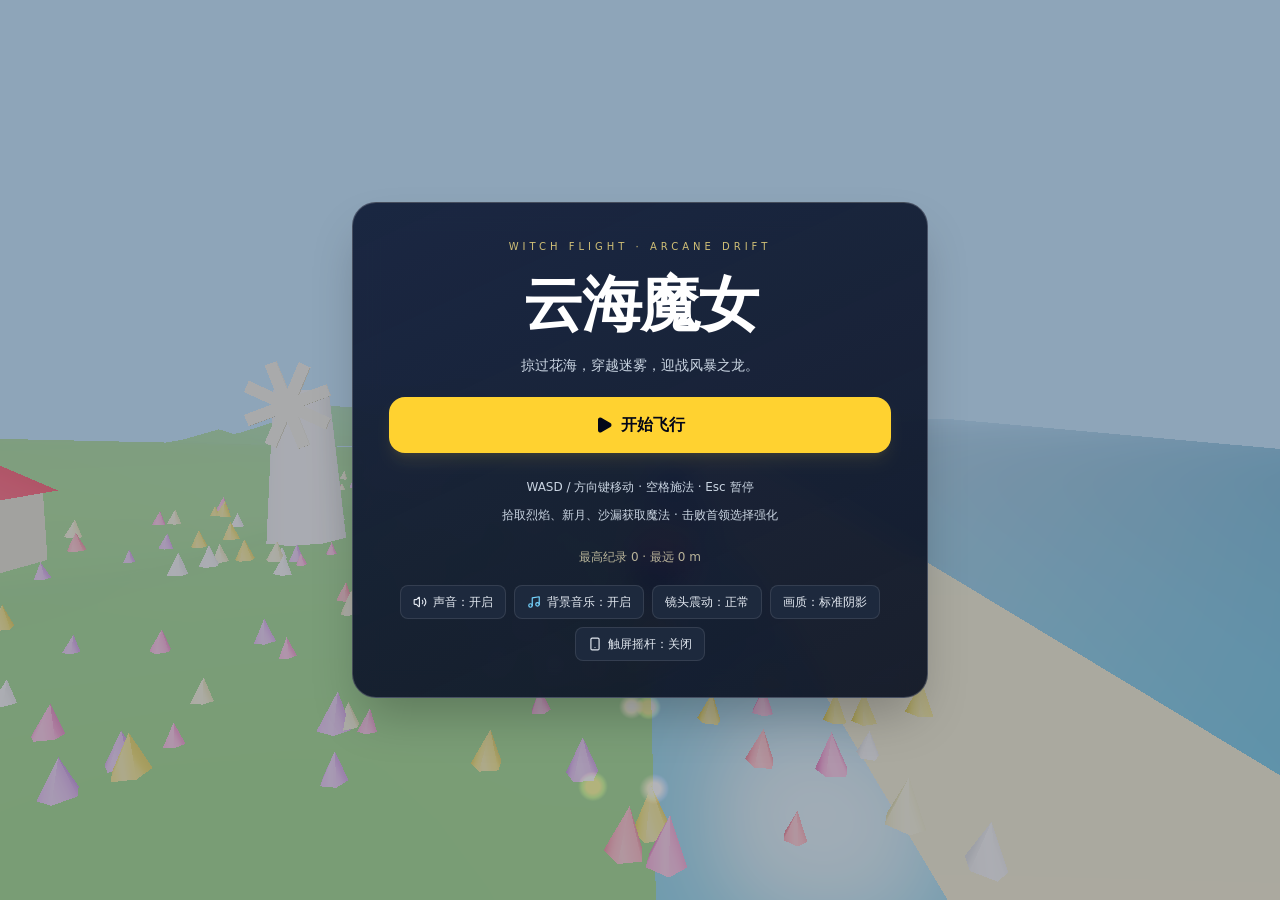
==== commit 073fb300: "Deploy Arcane Drift with boss reward cards and licensed scene music" ====
--- a/index.html
+++ b/index.html
@@ -15,7 +15,7 @@
     />
     <meta property="og:type" content="website" />
     <meta name="twitter:card" content="summary_large_image" />
-    <script type="module" crossorigin src="./assets/index-DZ8pkoI6.js"></script>
+    <script type="module" crossorigin src="./assets/index-C681tN0r.js"></script>
     <link rel="stylesheet" crossorigin href="./assets/index-DGk6v1Nd.css">
   </head>
   <body class="bg-slate-950 text-slate-100 overflow-hidden select-none">
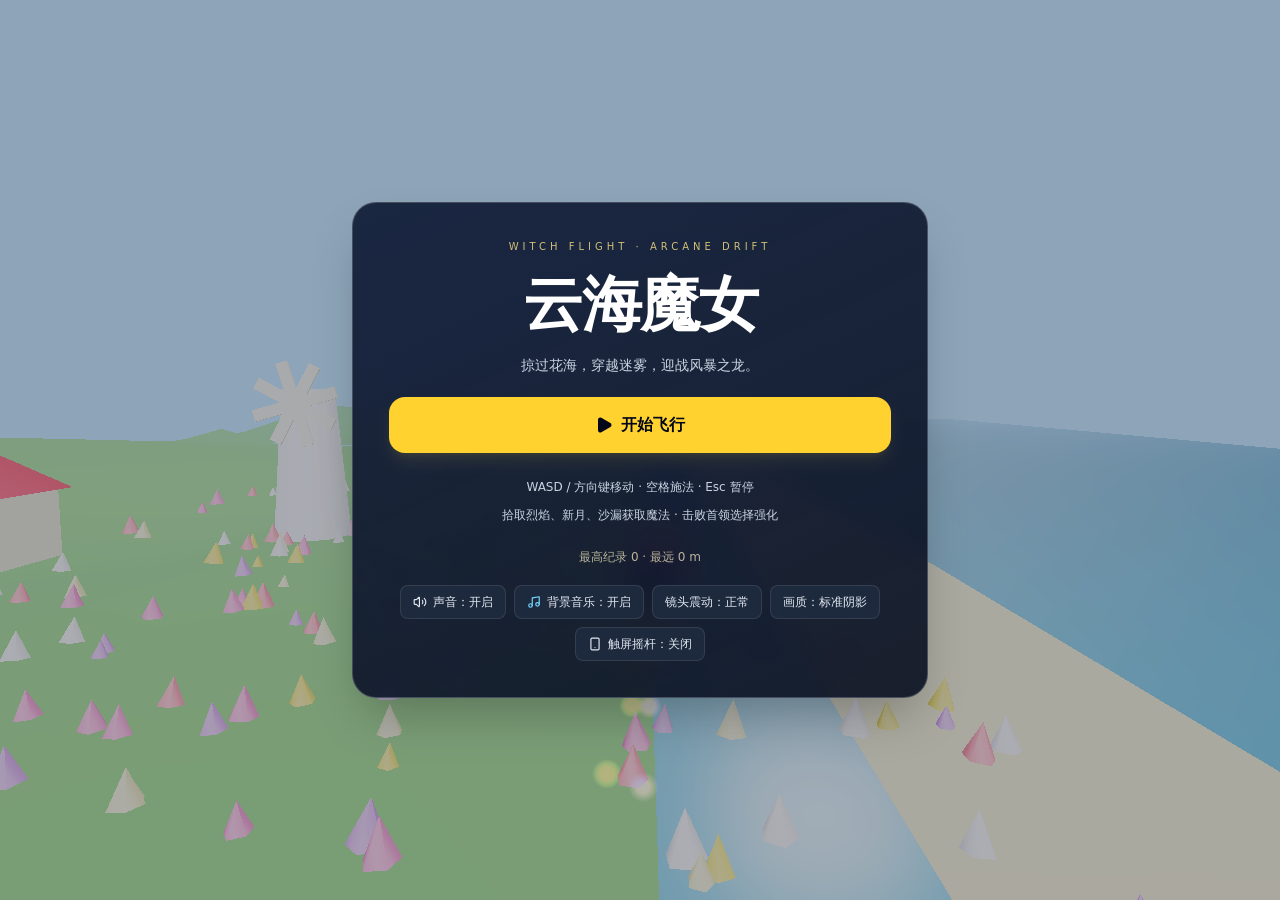
==== commit dce7b6b0: "Deploy Arcane Drift with boss reward cards and licensed scene music" ====
--- a/index.html
+++ b/index.html
@@ -15,8 +15,8 @@
     />
     <meta property="og:type" content="website" />
     <meta name="twitter:card" content="summary_large_image" />
-    <script type="module" crossorigin src="./assets/index-C681tN0r.js"></script>
-    <link rel="stylesheet" crossorigin href="./assets/index-DGk6v1Nd.css">
+    <script type="module" crossorigin src="./assets/index-D-R-LS8L.js"></script>
+    <link rel="stylesheet" crossorigin href="./assets/index-BFtMj38s.css">
   </head>
   <body class="bg-slate-950 text-slate-100 overflow-hidden select-none">
     <div id="root"></div>
--- a/assets/index-BFtMj38s.css
+++ b/assets/index-BFtMj38s.css
@@ -0,0 +1 @@
+/*! tailwindcss v4.3.5 | MIT License | https://tailwindcss.com */@layer properties{@supports (((-webkit-hyphens:none)) and (not (margin-trim:block))) or ((-moz-orient:inline) and (not (color:rgb(from red r g b)))){*,:before,:after,::backdrop{--tw-rotate-x:initial;--tw-rotate-y:initial;--tw-rotate-z:initial;--tw-skew-x:initial;--tw-skew-y:initial;--tw-space-y-reverse:0;--tw-border-style:solid;--tw-gradient-position:initial;--tw-gradient-from:#0000;--tw-gradient-via:#0000;--tw-gradient-to:#0000;--tw-gradient-stops:initial;--tw-gradient-via-stops:initial;--tw-gradient-from-position:0%;--tw-gradient-via-position:50%;--tw-gradient-to-position:100%;--tw-leading:initial;--tw-font-weight:initial;--tw-tracking:initial;--tw-shadow:0 0 #0000;--tw-shadow-color:initial;--tw-shadow-alpha:100%;--tw-inset-shadow:0 0 #0000;--tw-inset-shadow-color:initial;--tw-inset-shadow-alpha:100%;--tw-ring-color:initial;--tw-ring-shadow:0 0 #0000;--tw-inset-ring-color:initial;--tw-inset-ring-shadow:0 0 #0000;--tw-ring-inset:initial;--tw-ring-offset-width:0px;--tw-ring-offset-color:#fff;--tw-ring-offset-shadow:0 0 #0000;--tw-blur:initial;--tw-brightness:initial;--tw-contrast:initial;--tw-grayscale:initial;--tw-hue-rotate:initial;--tw-invert:initial;--tw-opacity:initial;--tw-saturate:initial;--tw-sepia:initial;--tw-drop-shadow:initial;--tw-drop-shadow-color:initial;--tw-drop-shadow-alpha:100%;--tw-drop-shadow-size:initial;--tw-duration:initial}}}@layer theme{:root,:host{--font-sans:-apple-system, BlinkMacSystemFont, "Segoe UI", Roboto, "Helvetica Neue", "Noto Sans", Arial, sans-serif, "Apple Color Emoji", "Segoe UI Emoji", "Segoe UI Symbol", "Noto Color Emoji";--font-mono:ui-monospace, SFMono-Regular, Menlo, Monaco, Consolas, "Liberation Mono", "Courier New", monospace;--color-red-400:oklch(70.4% .191 22.216);--color-orange-300:oklch(83.7% .128 66.29);--color-orange-400:oklch(75% .183 55.934);--color-orange-500:oklch(70.5% .213 47.604);--color-amber-100:oklch(96.2% .059 95.617);--color-amber-200:oklch(92.4% .12 95.746);--color-amber-300:oklch(87.9% .169 91.605);--color-amber-400:oklch(82.8% .189 84.429);--color-amber-500:oklch(76.9% .188 70.08);--color-amber-950:oklch(27.9% .077 45.635);--color-yellow-300:oklch(90.5% .182 98.111);--color-emerald-100:oklch(95% .052 163.051);--color-emerald-200:oklch(90.5% .093 164.15);--color-emerald-300:oklch(84.5% .143 164.978);--color-emerald-400:oklch(76.5% .177 163.223);--color-emerald-950:oklch(26.2% .051 172.552);--color-cyan-300:oklch(86.5% .127 207.078);--color-sky-100:oklch(95.1% .026 236.824);--color-sky-300:oklch(82.8% .111 230.318);--color-sky-400:oklch(74.6% .16 232.661);--color-sky-500:oklch(68.5% .169 237.323);--color-sky-900:oklch(39.1% .09 240.876);--color-sky-950:oklch(29.3% .066 243.157);--color-rose-500:oklch(64.5% .246 16.439);--color-slate-100:oklch(96.8% .007 247.896);--color-slate-200:oklch(92.9% .013 255.508);--color-slate-300:oklch(86.9% .022 252.894);--color-slate-400:oklch(70.4% .04 256.788);--color-slate-700:oklch(37.2% .044 257.287);--color-slate-800:oklch(27.9% .041 260.031);--color-slate-900:oklch(20.8% .042 265.755);--color-slate-950:oklch(12.9% .042 264.695);--color-black:#000;--color-white:#fff;--spacing:.25rem;--container-sm:24rem;--container-md:28rem;--container-xl:36rem;--container-3xl:48rem;--text-xs:.75rem;--text-xs--line-height:calc(1 / .75);--text-sm:.875rem;--text-sm--line-height:calc(1.25 / .875);--text-base:1rem;--text-base--line-height: 1.5 ;--text-lg:1.125rem;--text-lg--line-height:calc(1.75 / 1.125);--text-xl:1.25rem;--text-xl--line-height:calc(1.75 / 1.25);--text-2xl:1.5rem;--text-2xl--line-height:calc(2 / 1.5);--text-3xl:1.875rem;--text-3xl--line-height: 1.2 ;--text-5xl:3rem;--text-5xl--line-height:1;--text-6xl:3.75rem;--text-6xl--line-height:1;--font-weight-normal:400;--font-weight-medium:500;--font-weight-semibold:600;--font-weight-bold:700;--font-weight-black:900;--tracking-tight:-.025em;--tracking-wide:.025em;--leading-tight:1.25;--leading-snug:1.375;--leading-relaxed:1.625;--radius-md:.375rem;--radius-lg:.5rem;--radius-xl:.75rem;--radius-2xl:1rem;--radius-3xl:1.5rem;--drop-shadow-md:0 3px 3px #0000001f;--default-transition-duration:.15s;--default-transition-timing-function:cubic-bezier(.4, 0, .2, 1);--default-font-family:var(--font-sans);--default-mono-font-family:var(--font-mono)}}@layer base{*,:after,:before,::backdrop{box-sizing:border-box;border:0 solid;margin:0;padding:0}::file-selector-button{box-sizing:border-box;border:0 solid;margin:0;padding:0}html,:host{-webkit-text-size-adjust:100%;-moz-tab-size:4;tab-size:4;line-height:1.5;font-family:var(--default-font-family,-apple-system, BlinkMacSystemFont, "Segoe UI", Roboto, "Helvetica Neue", "Noto Sans", Arial, sans-serif, "Apple Color Emoji", "Segoe UI Emoji", "Segoe UI Symbol", "Noto Color Emoji");font-feature-settings:var(--default-font-feature-settings,normal);font-variation-settings:var(--default-font-variation-settings,normal);-webkit-tap-highlight-color:transparent}hr{height:0;color:inherit;border-top-width:1px}abbr:where([title]){-webkit-text-decoration:underline dotted;text-decoration:underline dotted}h1,h2,h3,h4,h5,h6{font-size:inherit;font-weight:inherit}a{color:inherit;-webkit-text-decoration:inherit;text-decoration:inherit}b,strong{font-weight:bolder}code,kbd,samp,pre{font-family:var(--default-mono-font-family,ui-monospace, SFMono-Regular, Menlo, Monaco, Consolas, "Liberation Mono", "Courier New", monospace);font-feature-settings:var(--default-mono-font-feature-settings,normal);font-variation-settings:var(--default-mono-font-variation-settings,normal);font-size:1em}small{font-size:80%}sub,sup{vertical-align:baseline;font-size:75%;line-height:0;position:relative}sub{bottom:-.25em}sup{top:-.5em}table{text-indent:0;border-color:inherit;border-collapse:collapse}:-moz-focusring:where(:not(iframe)){outline:auto}progress{vertical-align:baseline}summary{display:list-item}ol,ul,menu{list-style:none}img,svg,video,canvas,audio,iframe,embed,object{vertical-align:middle;display:block}img,video{max-width:100%;height:auto}button,input,select,optgroup,textarea{font:inherit;font-feature-settings:inherit;font-variation-settings:inherit;letter-spacing:inherit;color:inherit;opacity:1;background-color:#0000;border-radius:0}::file-selector-button{font:inherit;font-feature-settings:inherit;font-variation-settings:inherit;letter-spacing:inherit;color:inherit;opacity:1;background-color:#0000;border-radius:0}:where(select:is([multiple],[size])) optgroup{font-weight:bolder}:where(select:is([multiple],[size])) optgroup option{padding-inline-start:20px}::file-selector-button{margin-inline-end:4px}::placeholder{opacity:1}@supports (not ((-webkit-appearance:-apple-pay-button))) or (contain-intrinsic-size:1px){::placeholder{color:currentColor}@supports (color:color-mix(in lab,red,red)){::placeholder{color:color-mix(in oklab,currentcolor 50%,transparent)}}}textarea{resize:vertical}::-webkit-search-decoration{-webkit-appearance:none}::-webkit-date-and-time-value{min-height:1lh;text-align:inherit}::-webkit-datetime-edit{display:inline-flex}::-webkit-datetime-edit-fields-wrapper{padding:0}::-webkit-datetime-edit{padding-block:0}::-webkit-datetime-edit-year-field{padding-block:0}::-webkit-datetime-edit-month-field{padding-block:0}::-webkit-datetime-edit-day-field{padding-block:0}::-webkit-datetime-edit-hour-field{padding-block:0}::-webkit-datetime-edit-minute-field{padding-block:0}::-webkit-datetime-edit-second-field{padding-block:0}::-webkit-datetime-edit-millisecond-field{padding-block:0}::-webkit-datetime-edit-meridiem-field{padding-block:0}::-webkit-calendar-picker-indicator{line-height:1}:-moz-ui-invalid{box-shadow:none}button,input:where([type=button],[type=reset],[type=submit]){-webkit-appearance:button;-moz-appearance:button;appearance:button}::file-selector-button{-webkit-appearance:button;-moz-appearance:button;appearance:button}::-webkit-inner-spin-button{height:auto}::-webkit-outer-spin-button{height:auto}[hidden]:where(:not([hidden=until-found])){display:none!important}html,body,#root{touch-action:none;width:100%;height:100%;margin:0;padding:0;font-family:Noto Sans SC,system-ui,-apple-system,sans-serif;overflow:hidden}}@layer components;@layer utilities{.pointer-events-auto{pointer-events:auto}.pointer-events-none{pointer-events:none}.visible{visibility:visible}.absolute{position:absolute}.fixed{position:fixed}.relative{position:relative}.static{position:static}.inset-0{top:0;right:0;bottom:0;left:0}.-top-5{top:calc(var(--spacing) * -5)}.top-0{top:0}.bottom-0{bottom:0}.z-10{z-index:10}.z-20{z-index:20}.z-30{z-index:30}.z-40{z-index:40}.z-50{z-index:50}.container{width:100%}@media(min-width:40rem){.container{max-width:40rem}}@media(min-width:48rem){.container{max-width:48rem}}@media(min-width:64rem){.container{max-width:64rem}}@media(min-width:80rem){.container{max-width:80rem}}@media(min-width:96rem){.container{max-width:96rem}}.mx-auto{margin-inline:auto}.mt-0\.5{margin-top:calc(var(--spacing) * .5)}.mt-1{margin-top:var(--spacing)}.mb-1{margin-bottom:var(--spacing)}.mb-2{margin-bottom:calc(var(--spacing) * 2)}.ml-2{margin-left:calc(var(--spacing) * 2)}.block{display:block}.contents{display:contents}.flex{display:flex}.grid{display:grid}.hidden{display:none}.inline-block{display:inline-block}.h-1\.5{height:calc(var(--spacing) * 1.5)}.h-2{height:calc(var(--spacing) * 2)}.h-2\.5{height:calc(var(--spacing) * 2.5)}.h-8{height:calc(var(--spacing) * 8)}.h-10{height:calc(var(--spacing) * 10)}.h-12{height:calc(var(--spacing) * 12)}.h-20{height:calc(var(--spacing) * 20)}.h-32{height:calc(var(--spacing) * 32)}.h-full{height:100%}.h-screen{height:100vh}.max-h-\[92dvh\]{max-height:92dvh}.min-h-\[44px\]{min-height:44px}.w-0\.5{width:calc(var(--spacing) * .5)}.w-8{width:calc(var(--spacing) * 8)}.w-10{width:calc(var(--spacing) * 10)}.w-12{width:calc(var(--spacing) * 12)}.w-20{width:calc(var(--spacing) * 20)}.w-32{width:calc(var(--spacing) * 32)}.w-\[210px\]{width:210px}.w-\[230px\]{width:230px}.w-full{width:100%}.w-screen{width:100vw}.max-w-3xl{max-width:var(--container-3xl)}.max-w-md{max-width:var(--container-md)}.max-w-sm{max-width:var(--container-sm)}.max-w-xl{max-width:var(--container-xl)}.min-w-0{min-width:0}.min-w-\[110px\]{min-width:110px}.flex-1{flex:1}.shrink-0{flex-shrink:0}.transform{transform:var(--tw-rotate-x, ) var(--tw-rotate-y, ) var(--tw-rotate-z, ) var(--tw-skew-x, ) var(--tw-skew-y, )}.cursor-not-allowed{cursor:not-allowed}.cursor-pointer{cursor:pointer}.touch-none{touch-action:none}.resize{resize:both}.grid-cols-1{grid-template-columns:repeat(1,minmax(0,1fr))}.grid-cols-2{grid-template-columns:repeat(2,minmax(0,1fr))}.flex-col{flex-direction:column}.flex-wrap{flex-wrap:wrap}.place-items-center{place-items:center}.items-center{align-items:center}.items-end{align-items:flex-end}.items-start{align-items:flex-start}.justify-between{justify-content:space-between}.justify-center{justify-content:center}.gap-1{gap:var(--spacing)}.gap-1\.5{gap:calc(var(--spacing) * 1.5)}.gap-2{gap:calc(var(--spacing) * 2)}.gap-2\.5{gap:calc(var(--spacing) * 2.5)}.gap-3{gap:calc(var(--spacing) * 3)}.gap-4{gap:calc(var(--spacing) * 4)}:where(.space-y-1>:not(:last-child)){--tw-space-y-reverse:0;margin-block-start:calc(var(--spacing) * var(--tw-space-y-reverse));margin-block-end:calc(var(--spacing) * calc(1 - var(--tw-space-y-reverse)))}:where(.space-y-2\.5>:not(:last-child)){--tw-space-y-reverse:0;margin-block-start:calc(calc(var(--spacing) * 2.5) * var(--tw-space-y-reverse));margin-block-end:calc(calc(var(--spacing) * 2.5) * calc(1 - var(--tw-space-y-reverse)))}:where(.space-y-3>:not(:last-child)){--tw-space-y-reverse:0;margin-block-start:calc(calc(var(--spacing) * 3) * var(--tw-space-y-reverse));margin-block-end:calc(calc(var(--spacing) * 3) * calc(1 - var(--tw-space-y-reverse)))}:where(.space-y-4>:not(:last-child)){--tw-space-y-reverse:0;margin-block-start:calc(calc(var(--spacing) * 4) * var(--tw-space-y-reverse));margin-block-end:calc(calc(var(--spacing) * 4) * calc(1 - var(--tw-space-y-reverse)))}:where(.space-y-5>:not(:last-child)){--tw-space-y-reverse:0;margin-block-start:calc(calc(var(--spacing) * 5) * var(--tw-space-y-reverse));margin-block-end:calc(calc(var(--spacing) * 5) * calc(1 - var(--tw-space-y-reverse)))}.truncate{text-overflow:ellipsis;white-space:nowrap;overflow:hidden}.overflow-hidden{overflow:hidden}.overflow-y-auto{overflow-y:auto}.rounded{border-radius:.25rem}.rounded-2xl{border-radius:var(--radius-2xl)}.rounded-3xl{border-radius:var(--radius-3xl)}.rounded-full{border-radius:2147483647px}.rounded-lg{border-radius:var(--radius-lg)}.rounded-md{border-radius:var(--radius-md)}.rounded-xl{border-radius:var(--radius-xl)}.border{border-style:var(--tw-border-style);border-width:1px}.border-2{border-style:var(--tw-border-style);border-width:2px}.border-\[6px\]{border-style:var(--tw-border-style);border-width:6px}.border-t{border-top-style:var(--tw-border-style);border-top-width:1px}.border-amber-200\/30{border-color:#fee6854d}@supports (color:color-mix(in lab,red,red)){.border-amber-200\/30{border-color:color-mix(in oklab,var(--color-amber-200) 30%,transparent)}}.border-amber-300{border-color:var(--color-amber-300)}.border-amber-400{border-color:var(--color-amber-400)}.border-amber-400\/55{border-color:#fcbb008c}@supports (color:color-mix(in lab,red,red)){.border-amber-400\/55{border-color:color-mix(in oklab,var(--color-amber-400) 55%,transparent)}}.border-amber-400\/70{border-color:#fcbb00b3}@supports (color:color-mix(in lab,red,red)){.border-amber-400\/70{border-color:color-mix(in oklab,var(--color-amber-400) 70%,transparent)}}.border-black\/45{border-color:#00000073}@supports (color:color-mix(in lab,red,red)){.border-black\/45{border-color:color-mix(in oklab,var(--color-black) 45%,transparent)}}.border-emerald-400\/50{border-color:#00d29480}@supports (color:color-mix(in lab,red,red)){.border-emerald-400\/50{border-color:color-mix(in oklab,var(--color-emerald-400) 50%,transparent)}}.border-emerald-400\/70{border-color:#00d294b3}@supports (color:color-mix(in lab,red,red)){.border-emerald-400\/70{border-color:color-mix(in oklab,var(--color-emerald-400) 70%,transparent)}}.border-emerald-400\/75{border-color:#00d294bf}@supports (color:color-mix(in lab,red,red)){.border-emerald-400\/75{border-color:color-mix(in oklab,var(--color-emerald-400) 75%,transparent)}}.border-orange-500\/50{border-color:#fe6e0080}@supports (color:color-mix(in lab,red,red)){.border-orange-500\/50{border-color:color-mix(in oklab,var(--color-orange-500) 50%,transparent)}}.border-sky-300\/60{border-color:#77d4ff99}@supports (color:color-mix(in lab,red,red)){.border-sky-300\/60{border-color:color-mix(in oklab,var(--color-sky-300) 60%,transparent)}}.border-sky-400\/40{border-color:#00bcfe66}@supports (color:color-mix(in lab,red,red)){.border-sky-400\/40{border-color:color-mix(in oklab,var(--color-sky-400) 40%,transparent)}}.border-sky-400\/55{border-color:#00bcfe8c}@supports (color:color-mix(in lab,red,red)){.border-sky-400\/55{border-color:color-mix(in oklab,var(--color-sky-400) 55%,transparent)}}.border-sky-400\/70{border-color:#00bcfeb3}@supports (color:color-mix(in lab,red,red)){.border-sky-400\/70{border-color:color-mix(in oklab,var(--color-sky-400) 70%,transparent)}}.border-white{border-color:var(--color-white)}.border-white\/10{border-color:#ffffff1a}@supports (color:color-mix(in lab,red,red)){.border-white\/10{border-color:color-mix(in oklab,var(--color-white) 10%,transparent)}}.border-white\/15{border-color:#ffffff26}@supports (color:color-mix(in lab,red,red)){.border-white\/15{border-color:color-mix(in oklab,var(--color-white) 15%,transparent)}}.border-white\/20{border-color:#fff3}@supports (color:color-mix(in lab,red,red)){.border-white\/20{border-color:color-mix(in oklab,var(--color-white) 20%,transparent)}}.border-white\/25{border-color:#ffffff40}@supports (color:color-mix(in lab,red,red)){.border-white\/25{border-color:color-mix(in oklab,var(--color-white) 25%,transparent)}}.bg-amber-300{background-color:var(--color-amber-300)}.bg-amber-400{background-color:var(--color-amber-400)}.bg-amber-400\/90{background-color:#fcbb00e6}@supports (color:color-mix(in lab,red,red)){.bg-amber-400\/90{background-color:color-mix(in oklab,var(--color-amber-400) 90%,transparent)}}.bg-amber-500{background-color:var(--color-amber-500)}.bg-amber-950\/90{background-color:#461901e6}@supports (color:color-mix(in lab,red,red)){.bg-amber-950\/90{background-color:color-mix(in oklab,var(--color-amber-950) 90%,transparent)}}.bg-emerald-400{background-color:var(--color-emerald-400)}.bg-emerald-950\/75{background-color:#002c22bf}@supports (color:color-mix(in lab,red,red)){.bg-emerald-950\/75{background-color:color-mix(in oklab,var(--color-emerald-950) 75%,transparent)}}.bg-emerald-950\/90{background-color:#002c22e6}@supports (color:color-mix(in lab,red,red)){.bg-emerald-950\/90{background-color:color-mix(in oklab,var(--color-emerald-950) 90%,transparent)}}.bg-emerald-950\/92{background-color:#002c22eb}@supports (color:color-mix(in lab,red,red)){.bg-emerald-950\/92{background-color:color-mix(in oklab,var(--color-emerald-950) 92%,transparent)}}.bg-orange-400{background-color:var(--color-orange-400)}.bg-sky-500\/20{background-color:#00a5ef33}@supports (color:color-mix(in lab,red,red)){.bg-sky-500\/20{background-color:color-mix(in oklab,var(--color-sky-500) 20%,transparent)}}.bg-sky-900\/90{background-color:#024a70e6}@supports (color:color-mix(in lab,red,red)){.bg-sky-900\/90{background-color:color-mix(in oklab,var(--color-sky-900) 90%,transparent)}}.bg-sky-950\/90{background-color:#052f4ae6}@supports (color:color-mix(in lab,red,red)){.bg-sky-950\/90{background-color:color-mix(in oklab,var(--color-sky-950) 90%,transparent)}}.bg-slate-700{background-color:var(--color-slate-700)}.bg-slate-800{background-color:var(--color-slate-800)}.bg-slate-800\/55{background-color:#1d293d8c}@supports (color:color-mix(in lab,red,red)){.bg-slate-800\/55{background-color:color-mix(in oklab,var(--color-slate-800) 55%,transparent)}}.bg-slate-800\/60{background-color:#1d293d99}@supports (color:color-mix(in lab,red,red)){.bg-slate-800\/60{background-color:color-mix(in oklab,var(--color-slate-800) 60%,transparent)}}.bg-slate-800\/70{background-color:#1d293db3}@supports (color:color-mix(in lab,red,red)){.bg-slate-800\/70{background-color:color-mix(in oklab,var(--color-slate-800) 70%,transparent)}}.bg-slate-800\/80{background-color:#1d293dcc}@supports (color:color-mix(in lab,red,red)){.bg-slate-800\/80{background-color:color-mix(in oklab,var(--color-slate-800) 80%,transparent)}}.bg-slate-800\/85{background-color:#1d293dd9}@supports (color:color-mix(in lab,red,red)){.bg-slate-800\/85{background-color:color-mix(in oklab,var(--color-slate-800) 85%,transparent)}}.bg-slate-900{background-color:var(--color-slate-900)}.bg-slate-900\/70{background-color:#0f172bb3}@supports (color:color-mix(in lab,red,red)){.bg-slate-900\/70{background-color:color-mix(in oklab,var(--color-slate-900) 70%,transparent)}}.bg-slate-900\/75{background-color:#0f172bbf}@supports (color:color-mix(in lab,red,red)){.bg-slate-900\/75{background-color:color-mix(in oklab,var(--color-slate-900) 75%,transparent)}}.bg-slate-900\/85{background-color:#0f172bd9}@supports (color:color-mix(in lab,red,red)){.bg-slate-900\/85{background-color:color-mix(in oklab,var(--color-slate-900) 85%,transparent)}}.bg-slate-900\/90{background-color:#0f172be6}@supports (color:color-mix(in lab,red,red)){.bg-slate-900\/90{background-color:color-mix(in oklab,var(--color-slate-900) 90%,transparent)}}.bg-slate-950{background-color:var(--color-slate-950)}.bg-slate-950\/30{background-color:#0206184d}@supports (color:color-mix(in lab,red,red)){.bg-slate-950\/30{background-color:color-mix(in oklab,var(--color-slate-950) 30%,transparent)}}.bg-slate-950\/65{background-color:#020618a6}@supports (color:color-mix(in lab,red,red)){.bg-slate-950\/65{background-color:color-mix(in oklab,var(--color-slate-950) 65%,transparent)}}.bg-slate-950\/70{background-color:#020618b3}@supports (color:color-mix(in lab,red,red)){.bg-slate-950\/70{background-color:color-mix(in oklab,var(--color-slate-950) 70%,transparent)}}.bg-slate-950\/75{background-color:#020618bf}@supports (color:color-mix(in lab,red,red)){.bg-slate-950\/75{background-color:color-mix(in oklab,var(--color-slate-950) 75%,transparent)}}.bg-slate-950\/80{background-color:#020618cc}@supports (color:color-mix(in lab,red,red)){.bg-slate-950\/80{background-color:color-mix(in oklab,var(--color-slate-950) 80%,transparent)}}.bg-slate-950\/90{background-color:#020618e6}@supports (color:color-mix(in lab,red,red)){.bg-slate-950\/90{background-color:color-mix(in oklab,var(--color-slate-950) 90%,transparent)}}.bg-slate-950\/95{background-color:#020618f2}@supports (color:color-mix(in lab,red,red)){.bg-slate-950\/95{background-color:color-mix(in oklab,var(--color-slate-950) 95%,transparent)}}.bg-white{background-color:var(--color-white)}.bg-gradient-to-r{--tw-gradient-position:to right in oklab;background-image:linear-gradient(var(--tw-gradient-stops))}.from-rose-500{--tw-gradient-from:var(--color-rose-500);--tw-gradient-stops:var(--tw-gradient-via-stops,var(--tw-gradient-position), var(--tw-gradient-from) var(--tw-gradient-from-position), var(--tw-gradient-to) var(--tw-gradient-to-position))}.from-sky-400{--tw-gradient-from:var(--color-sky-400);--tw-gradient-stops:var(--tw-gradient-via-stops,var(--tw-gradient-position), var(--tw-gradient-from) var(--tw-gradient-from-position), var(--tw-gradient-to) var(--tw-gradient-to-position))}.to-amber-300{--tw-gradient-to:var(--color-amber-300);--tw-gradient-stops:var(--tw-gradient-via-stops,var(--tw-gradient-position), var(--tw-gradient-from) var(--tw-gradient-from-position), var(--tw-gradient-to) var(--tw-gradient-to-position))}.to-cyan-300{--tw-gradient-to:var(--color-cyan-300);--tw-gradient-stops:var(--tw-gradient-via-stops,var(--tw-gradient-position), var(--tw-gradient-from) var(--tw-gradient-from-position), var(--tw-gradient-to) var(--tw-gradient-to-position))}.p-3{padding:calc(var(--spacing) * 3)}.p-3\.5{padding:calc(var(--spacing) * 3.5)}.p-4{padding:calc(var(--spacing) * 4)}.p-5{padding:calc(var(--spacing) * 5)}.p-6{padding:calc(var(--spacing) * 6)}.px-1{padding-inline:var(--spacing)}.px-1\.5{padding-inline:calc(var(--spacing) * 1.5)}.px-2{padding-inline:calc(var(--spacing) * 2)}.px-2\.5{padding-inline:calc(var(--spacing) * 2.5)}.px-3{padding-inline:calc(var(--spacing) * 3)}.px-3\.5{padding-inline:calc(var(--spacing) * 3.5)}.px-4{padding-inline:calc(var(--spacing) * 4)}.px-5{padding-inline:calc(var(--spacing) * 5)}.py-0\.5{padding-block:calc(var(--spacing) * .5)}.py-1{padding-block:var(--spacing)}.py-1\.5{padding-block:calc(var(--spacing) * 1.5)}.py-2{padding-block:calc(var(--spacing) * 2)}.py-2\.5{padding-block:calc(var(--spacing) * 2.5)}.py-3{padding-block:calc(var(--spacing) * 3)}.py-4{padding-block:calc(var(--spacing) * 4)}.pt-1{padding-top:var(--spacing)}.text-center{text-align:center}.text-left{text-align:left}.text-2xl{font-size:var(--text-2xl);line-height:var(--tw-leading,var(--text-2xl--line-height))}.text-5xl{font-size:var(--text-5xl);line-height:var(--tw-leading,var(--text-5xl--line-height))}.text-base{font-size:var(--text-base);line-height:var(--tw-leading,var(--text-base--line-height))}.text-lg{font-size:var(--text-lg);line-height:var(--tw-leading,var(--text-lg--line-height))}.text-sm{font-size:var(--text-sm);line-height:var(--tw-leading,var(--text-sm--line-height))}.text-xl{font-size:var(--text-xl);line-height:var(--tw-leading,var(--text-xl--line-height))}.text-xs{font-size:var(--text-xs);line-height:var(--tw-leading,var(--text-xs--line-height))}.text-\[10px\]{font-size:10px}.text-\[11px\]{font-size:11px}.leading-7{--tw-leading:calc(var(--spacing) * 7);line-height:calc(var(--spacing) * 7)}.leading-relaxed{--tw-leading:var(--leading-relaxed);line-height:var(--leading-relaxed)}.leading-snug{--tw-leading:var(--leading-snug);line-height:var(--leading-snug)}.leading-tight{--tw-leading:var(--leading-tight);line-height:var(--leading-tight)}.font-black{--tw-font-weight:var(--font-weight-black);font-weight:var(--font-weight-black)}.font-bold{--tw-font-weight:var(--font-weight-bold);font-weight:var(--font-weight-bold)}.font-medium{--tw-font-weight:var(--font-weight-medium);font-weight:var(--font-weight-medium)}.font-normal{--tw-font-weight:var(--font-weight-normal);font-weight:var(--font-weight-normal)}.font-semibold{--tw-font-weight:var(--font-weight-semibold);font-weight:var(--font-weight-semibold)}.tracking-\[\.4em\]{--tw-tracking:.4em;letter-spacing:.4em}.tracking-tight{--tw-tracking:var(--tracking-tight);letter-spacing:var(--tracking-tight)}.tracking-wide{--tw-tracking:var(--tracking-wide);letter-spacing:var(--tracking-wide)}.whitespace-nowrap{white-space:nowrap}.text-amber-100{color:var(--color-amber-100)}.text-amber-100\/70{color:#fef3c6b3}@supports (color:color-mix(in lab,red,red)){.text-amber-100\/70{color:color-mix(in oklab,var(--color-amber-100) 70%,transparent)}}.text-amber-200\/80{color:#fee685cc}@supports (color:color-mix(in lab,red,red)){.text-amber-200\/80{color:color-mix(in oklab,var(--color-amber-200) 80%,transparent)}}.text-amber-300{color:var(--color-amber-300)}.text-amber-300\/95{color:#ffd236f2}@supports (color:color-mix(in lab,red,red)){.text-amber-300\/95{color:color-mix(in oklab,var(--color-amber-300) 95%,transparent)}}.text-emerald-100{color:var(--color-emerald-100)}.text-emerald-200{color:var(--color-emerald-200)}.text-emerald-300{color:var(--color-emerald-300)}.text-emerald-400{color:var(--color-emerald-400)}.text-orange-300{color:var(--color-orange-300)}.text-red-400{color:var(--color-red-400)}.text-sky-100{color:var(--color-sky-100)}.text-sky-300{color:var(--color-sky-300)}.text-sky-400{color:var(--color-sky-400)}.text-slate-100{color:var(--color-slate-100)}.text-slate-200{color:var(--color-slate-200)}.text-slate-300{color:var(--color-slate-300)}.text-slate-400{color:var(--color-slate-400)}.text-slate-950{color:var(--color-slate-950)}.text-white{color:var(--color-white)}.text-white\/85{color:#ffffffd9}@supports (color:color-mix(in lab,red,red)){.text-white\/85{color:color-mix(in oklab,var(--color-white) 85%,transparent)}}.text-yellow-300{color:var(--color-yellow-300)}.accent-amber-400{accent-color:var(--color-amber-400)}.opacity-85{opacity:.85}.shadow-2xl{--tw-shadow:0 25px 50px -12px var(--tw-shadow-color,#00000040);box-shadow:var(--tw-inset-shadow),var(--tw-inset-ring-shadow),var(--tw-ring-offset-shadow),var(--tw-ring-shadow),var(--tw-shadow)}.shadow-lg{--tw-shadow:0 10px 15px -3px var(--tw-shadow-color,#0000001a), 0 4px 6px -4px var(--tw-shadow-color,#0000001a);box-shadow:var(--tw-inset-shadow),var(--tw-inset-ring-shadow),var(--tw-ring-offset-shadow),var(--tw-ring-shadow),var(--tw-shadow)}.shadow-md{--tw-shadow:0 4px 6px -1px var(--tw-shadow-color,#0000001a), 0 2px 4px -2px var(--tw-shadow-color,#0000001a);box-shadow:var(--tw-inset-shadow),var(--tw-inset-ring-shadow),var(--tw-ring-offset-shadow),var(--tw-ring-shadow),var(--tw-shadow)}.ring{--tw-ring-shadow:var(--tw-ring-inset, ) 0 0 0 calc(1px + var(--tw-ring-offset-width)) var(--tw-ring-color,currentcolor);box-shadow:var(--tw-inset-shadow),var(--tw-inset-ring-shadow),var(--tw-ring-offset-shadow),var(--tw-ring-shadow),var(--tw-shadow)}.shadow-amber-300\/10{--tw-shadow-color:#ffd2361a}@supports (color:color-mix(in lab,red,red)){.shadow-amber-300\/10{--tw-shadow-color:color-mix(in oklab, color-mix(in oklab, var(--color-amber-300) 10%, transparent) var(--tw-shadow-alpha), transparent)}}.blur{--tw-blur:blur(8px);filter:var(--tw-blur, ) var(--tw-brightness, ) var(--tw-contrast, ) var(--tw-grayscale, ) var(--tw-hue-rotate, ) var(--tw-invert, ) var(--tw-saturate, ) var(--tw-sepia, ) var(--tw-drop-shadow, )}.drop-shadow-md{--tw-drop-shadow-size:drop-shadow(0 3px 3px var(--tw-drop-shadow-color,#0000001f));--tw-drop-shadow:drop-shadow(var(--drop-shadow-md));filter:var(--tw-blur, ) var(--tw-brightness, ) var(--tw-contrast, ) var(--tw-grayscale, ) var(--tw-hue-rotate, ) var(--tw-invert, ) var(--tw-saturate, ) var(--tw-sepia, ) var(--tw-drop-shadow, )}.transition-all{transition-property:all;transition-timing-function:var(--tw-ease,var(--default-transition-timing-function));transition-duration:var(--tw-duration,var(--default-transition-duration))}.transition-colors{transition-property:color,background-color,border-color,outline-color,text-decoration-color,fill,stroke,--tw-gradient-from,--tw-gradient-via,--tw-gradient-to;transition-timing-function:var(--tw-ease,var(--default-transition-timing-function));transition-duration:var(--tw-duration,var(--default-transition-duration))}.transition-opacity{transition-property:opacity;transition-timing-function:var(--tw-ease,var(--default-transition-timing-function));transition-duration:var(--tw-duration,var(--default-transition-duration))}.duration-100{--tw-duration:.1s;transition-duration:.1s}.duration-150{--tw-duration:.15s;transition-duration:.15s}.duration-200{--tw-duration:.2s;transition-duration:.2s}.select-none{-webkit-user-select:none;user-select:none}@media(hover:hover){.hover\:bg-amber-200:hover{background-color:var(--color-amber-200)}.hover\:bg-amber-300:hover{background-color:var(--color-amber-300)}.hover\:bg-amber-400:hover{background-color:var(--color-amber-400)}.hover\:bg-slate-700:hover{background-color:var(--color-slate-700)}.hover\:bg-slate-800:hover{background-color:var(--color-slate-800)}.hover\:bg-slate-800\/80:hover{background-color:#1d293dcc}@supports (color:color-mix(in lab,red,red)){.hover\:bg-slate-800\/80:hover{background-color:color-mix(in oklab,var(--color-slate-800) 80%,transparent)}}}@media(min-width:40rem){.sm\:block{display:block}.sm\:inline{display:inline}.sm\:w-32{width:calc(var(--spacing) * 32)}.sm\:w-\[245px\]{width:245px}.sm\:w-\[260px\]{width:260px}.sm\:grid-cols-3{grid-template-columns:repeat(3,minmax(0,1fr))}.sm\:flex-row{flex-direction:row}.sm\:p-5{padding:calc(var(--spacing) * 5)}.sm\:p-7{padding:calc(var(--spacing) * 7)}.sm\:p-8{padding:calc(var(--spacing) * 8)}.sm\:p-9{padding:calc(var(--spacing) * 9)}.sm\:text-2xl{font-size:var(--text-2xl);line-height:var(--tw-leading,var(--text-2xl--line-height))}.sm\:text-3xl{font-size:var(--text-3xl);line-height:var(--tw-leading,var(--text-3xl--line-height))}.sm\:text-6xl{font-size:var(--text-6xl);line-height:var(--tw-leading,var(--text-6xl--line-height))}.sm\:text-sm{font-size:var(--text-sm);line-height:var(--tw-leading,var(--text-sm--line-height))}.sm\:text-xl{font-size:var(--text-xl);line-height:var(--tw-leading,var(--text-xl--line-height))}.sm\:text-xs{font-size:var(--text-xs);line-height:var(--tw-leading,var(--text-xs--line-height))}}@media(min-width:48rem){.md\:block{display:block}}}.font-display-num{font-variant-numeric:tabular-nums;font-family:Chakra Petch,Noto Sans SC,monospace}.title-panel{-webkit-backdrop-filter:blur(12px);backdrop-filter:blur(12px);background:linear-gradient(155deg,#131f3af0,#0a1121e8)}@media(max-width:600px){.title-panel{padding:22px}}.reward-card:hover,.reward-card:focus-visible{outline-offset:3px;background:#26334b;outline:2px solid #fde68a;transform:translateY(-4px);box-shadow:0 12px 28px #0004}@media(prefers-reduced-motion:reduce){.reward-card{transition:none}.reward-card:hover{transform:none}}@media(max-width:639px){.top-scene{max-width:none;position:absolute;top:106px;left:12px;right:12px}.top-scene>div{max-width:100%}.energy-panel{width:170px;padding:10px;position:absolute;bottom:160px;left:12px}.skill-panel{max-width:calc(100vw - 166px);position:absolute;bottom:12px;right:12px}.skill-card{width:190px;max-width:100%;padding:9px}}.landscape-controls{z-index:20;pointer-events:none;position:fixed;top:0;right:0;bottom:0;left:0}.landscape-move{pointer-events:auto;touch-action:none;-webkit-user-select:none;user-select:none;width:55%;position:absolute;inset:0 auto 0 0}.landscape-stick{pointer-events:none;background:#0f172a25;border:1px solid #ffffff45;border-radius:50%;width:108px;height:108px;position:absolute;transform:translate(-50%,-50%)}.landscape-stick span{background:#ffffff65;border:1px solid #ffffffb0;border-radius:50%;width:36px;height:36px;position:absolute;top:35px;left:35px}.landscape-pause{top:max(10px,env(safe-area-inset-top));right:max(16px,env(safe-area-inset-right));color:#fff;pointer-events:auto;touch-action:manipulation;background:#0f172a66;border:1px solid #ffffff30;border-radius:50%;place-items:center;width:40px;height:40px;display:grid;position:absolute}.landscape-cast{right:max(24px,env(safe-area-inset-right));bottom:max(20px,env(safe-area-inset-bottom));color:#fff;pointer-events:auto;touch-action:none;background:#0f172a88;border:0;border-radius:50%;flex-direction:column;justify-content:center;align-items:center;gap:3px;width:88px;height:88px;display:flex;position:absolute}.landscape-cast>svg:not(.landscape-charge){width:26px;height:26px;color:var(--magic-color)}.landscape-cast span{letter-spacing:.1em;font-size:11px;font-weight:600}.landscape-cast:disabled>svg:not(.landscape-charge),.landscape-cast:disabled span{opacity:.5}.landscape-cast.is-ready{box-shadow:0 0 20px var(--magic-color)}@supports (color:color-mix(in lab,red,red)){.landscape-cast.is-ready{box-shadow:0 0 20px color-mix(in srgb,var(--magic-color) 35%,transparent)}}.landscape-charge{fill:none;stroke-width:3px;pointer-events:none;width:100%;height:100%;position:absolute;top:0;right:0;bottom:0;left:0;transform:rotate(-90deg)}.charge-track{stroke:#ffffff25}.charge-fill{stroke:var(--magic-color);transition:stroke-dasharray .15s linear}.landscape-pause:focus-visible,.landscape-cast:focus-visible{outline-offset:4px;outline:2px solid #fff}.title-panel,.pause-dialog,.result-dialog,.reward-dialog{touch-action:pan-y}[data-touch-landscape=true] .title-panel,[data-touch-landscape=true] .result-dialog,[data-touch-landscape=true] .reward-dialog{overscroll-behavior:contain;max-height:calc(100dvh - 24px);overflow-y:auto}[data-touch-landscape=true] .pause-dialog{grid-template-columns:1fr 1fr;gap:12px 20px;width:min(620px,100vw - 32px);max-width:none;max-height:calc(100dvh - 24px);padding:18px 24px;display:grid;overflow-y:auto}[data-touch-landscape=true] .pause-dialog>*{margin-top:0}[data-touch-landscape=true] .pause-dialog>div:first-child{grid-column:1/-1}[data-touch-landscape=true] .pause-dialog h2{font-size:20px}.game-shell{width:100%;height:100dvh}@property --tw-rotate-x{syntax:"*";inherits:false}@property --tw-rotate-y{syntax:"*";inherits:false}@property --tw-rotate-z{syntax:"*";inherits:false}@property --tw-skew-x{syntax:"*";inherits:false}@property --tw-skew-y{syntax:"*";inherits:false}@property --tw-space-y-reverse{syntax:"*";inherits:false;initial-value:0}@property --tw-border-style{syntax:"*";inherits:false;initial-value:solid}@property --tw-gradient-position{syntax:"*";inherits:false}@property --tw-gradient-from{syntax:"<color>";inherits:false;initial-value:#0000}@property --tw-gradient-via{syntax:"<color>";inherits:false;initial-value:#0000}@property --tw-gradient-to{syntax:"<color>";inherits:false;initial-value:#0000}@property --tw-gradient-stops{syntax:"*";inherits:false}@property --tw-gradient-via-stops{syntax:"*";inherits:false}@property --tw-gradient-from-position{syntax:"<length-percentage>";inherits:false;initial-value:0%}@property --tw-gradient-via-position{syntax:"<length-percentage>";inherits:false;initial-value:50%}@property --tw-gradient-to-position{syntax:"<length-percentage>";inherits:false;initial-value:100%}@property --tw-leading{syntax:"*";inherits:false}@property --tw-font-weight{syntax:"*";inherits:false}@property --tw-tracking{syntax:"*";inherits:false}@property --tw-shadow{syntax:"*";inherits:false;initial-value:0 0 #0000}@property --tw-shadow-color{syntax:"*";inherits:false}@property --tw-shadow-alpha{syntax:"<percentage>";inherits:false;initial-value:100%}@property --tw-inset-shadow{syntax:"*";inherits:false;initial-value:0 0 #0000}@property --tw-inset-shadow-color{syntax:"*";inherits:false}@property --tw-inset-shadow-alpha{syntax:"<percentage>";inherits:false;initial-value:100%}@property --tw-ring-color{syntax:"*";inherits:false}@property --tw-ring-shadow{syntax:"*";inherits:false;initial-value:0 0 #0000}@property --tw-inset-ring-color{syntax:"*";inherits:false}@property --tw-inset-ring-shadow{syntax:"*";inherits:false;initial-value:0 0 #0000}@property --tw-ring-inset{syntax:"*";inherits:false}@property --tw-ring-offset-width{syntax:"<length>";inherits:false;initial-value:0}@property --tw-ring-offset-color{syntax:"*";inherits:false;initial-value:#fff}@property --tw-ring-offset-shadow{syntax:"*";inherits:false;initial-value:0 0 #0000}@property --tw-blur{syntax:"*";inherits:false}@property --tw-brightness{syntax:"*";inherits:false}@property --tw-contrast{syntax:"*";inherits:false}@property --tw-grayscale{syntax:"*";inherits:false}@property --tw-hue-rotate{syntax:"*";inherits:false}@property --tw-invert{syntax:"*";inherits:false}@property --tw-opacity{syntax:"*";inherits:false}@property --tw-saturate{syntax:"*";inherits:false}@property --tw-sepia{syntax:"*";inherits:false}@property --tw-drop-shadow{syntax:"*";inherits:false}@property --tw-drop-shadow-color{syntax:"*";inherits:false}@property --tw-drop-shadow-alpha{syntax:"<percentage>";inherits:false;initial-value:100%}@property --tw-drop-shadow-size{syntax:"*";inherits:false}@property --tw-duration{syntax:"*";inherits:false}
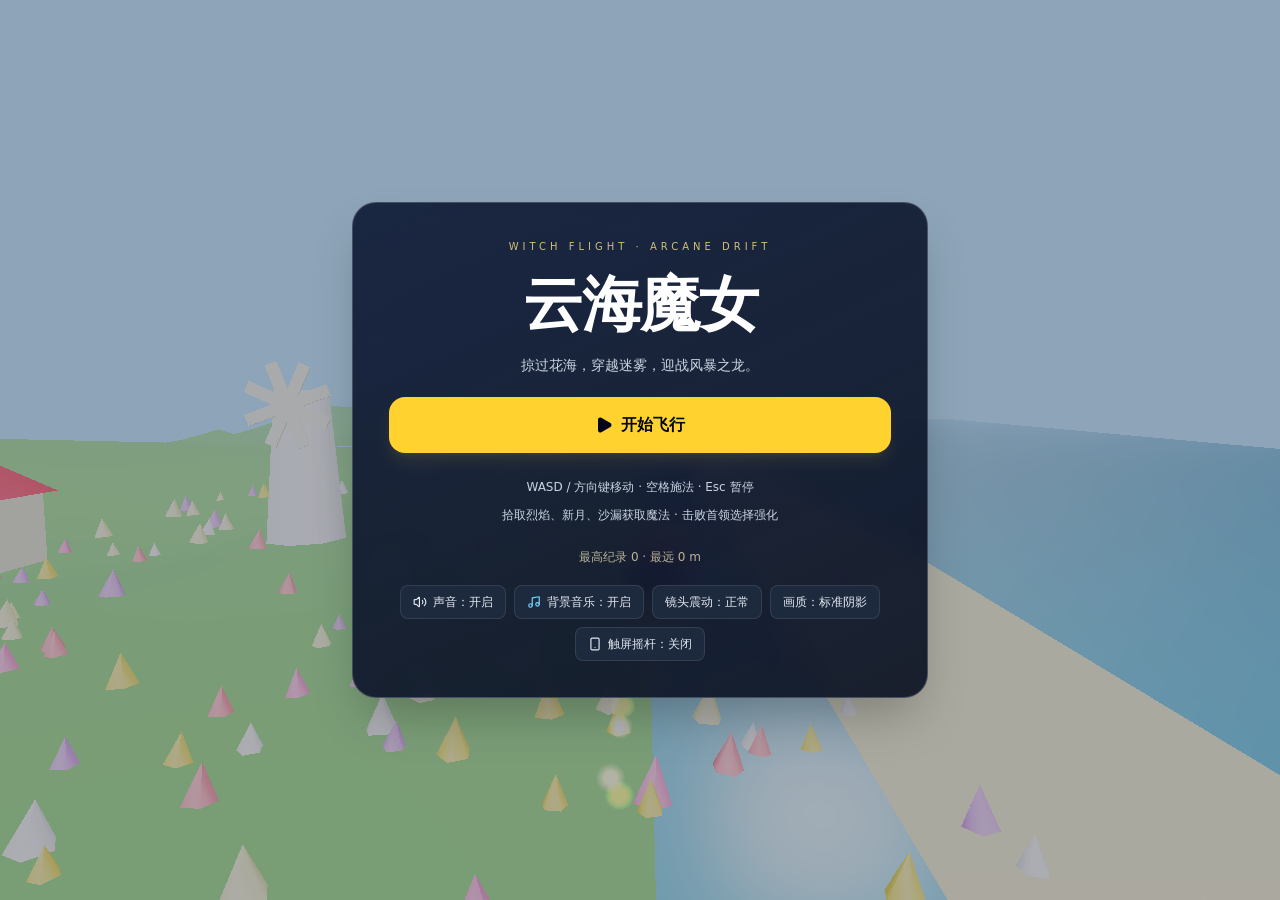
==== commit 295296be: "Deploy Arcane Drift with boss reward cards and licensed scene music" ====
--- a/index.html
+++ b/index.html
@@ -15,8 +15,8 @@
     />
     <meta property="og:type" content="website" />
     <meta name="twitter:card" content="summary_large_image" />
-    <script type="module" crossorigin src="./assets/index-D-R-LS8L.js"></script>
-    <link rel="stylesheet" crossorigin href="./assets/index-BFtMj38s.css">
+    <script type="module" crossorigin src="./assets/index-nXl5gbE9.js"></script>
+    <link rel="stylesheet" crossorigin href="./assets/index-B6SAXltG.css">
   </head>
   <body class="bg-slate-950 text-slate-100 overflow-hidden select-none">
     <div id="root"></div>
--- a/assets/index-B6SAXltG.css
+++ b/assets/index-B6SAXltG.css
@@ -0,0 +1 @@
+/*! tailwindcss v4.3.5 | MIT License | https://tailwindcss.com */@layer properties{@supports (((-webkit-hyphens:none)) and (not (margin-trim:block))) or ((-moz-orient:inline) and (not (color:rgb(from red r g b)))){*,:before,:after,::backdrop{--tw-rotate-x:initial;--tw-rotate-y:initial;--tw-rotate-z:initial;--tw-skew-x:initial;--tw-skew-y:initial;--tw-space-y-reverse:0;--tw-border-style:solid;--tw-gradient-position:initial;--tw-gradient-from:#0000;--tw-gradient-via:#0000;--tw-gradient-to:#0000;--tw-gradient-stops:initial;--tw-gradient-via-stops:initial;--tw-gradient-from-position:0%;--tw-gradient-via-position:50%;--tw-gradient-to-position:100%;--tw-leading:initial;--tw-font-weight:initial;--tw-tracking:initial;--tw-shadow:0 0 #0000;--tw-shadow-color:initial;--tw-shadow-alpha:100%;--tw-inset-shadow:0 0 #0000;--tw-inset-shadow-color:initial;--tw-inset-shadow-alpha:100%;--tw-ring-color:initial;--tw-ring-shadow:0 0 #0000;--tw-inset-ring-color:initial;--tw-inset-ring-shadow:0 0 #0000;--tw-ring-inset:initial;--tw-ring-offset-width:0px;--tw-ring-offset-color:#fff;--tw-ring-offset-shadow:0 0 #0000;--tw-blur:initial;--tw-brightness:initial;--tw-contrast:initial;--tw-grayscale:initial;--tw-hue-rotate:initial;--tw-invert:initial;--tw-opacity:initial;--tw-saturate:initial;--tw-sepia:initial;--tw-drop-shadow:initial;--tw-drop-shadow-color:initial;--tw-drop-shadow-alpha:100%;--tw-drop-shadow-size:initial;--tw-duration:initial}}}@layer theme{:root,:host{--font-sans:-apple-system, BlinkMacSystemFont, "Segoe UI", Roboto, "Helvetica Neue", "Noto Sans", Arial, sans-serif, "Apple Color Emoji", "Segoe UI Emoji", "Segoe UI Symbol", "Noto Color Emoji";--font-mono:ui-monospace, SFMono-Regular, Menlo, Monaco, Consolas, "Liberation Mono", "Courier New", monospace;--color-red-400:oklch(70.4% .191 22.216);--color-orange-300:oklch(83.7% .128 66.29);--color-orange-400:oklch(75% .183 55.934);--color-orange-500:oklch(70.5% .213 47.604);--color-amber-100:oklch(96.2% .059 95.617);--color-amber-200:oklch(92.4% .12 95.746);--color-amber-300:oklch(87.9% .169 91.605);--color-amber-400:oklch(82.8% .189 84.429);--color-amber-500:oklch(76.9% .188 70.08);--color-amber-950:oklch(27.9% .077 45.635);--color-yellow-300:oklch(90.5% .182 98.111);--color-emerald-100:oklch(95% .052 163.051);--color-emerald-200:oklch(90.5% .093 164.15);--color-emerald-300:oklch(84.5% .143 164.978);--color-emerald-400:oklch(76.5% .177 163.223);--color-emerald-950:oklch(26.2% .051 172.552);--color-cyan-300:oklch(86.5% .127 207.078);--color-sky-100:oklch(95.1% .026 236.824);--color-sky-300:oklch(82.8% .111 230.318);--color-sky-400:oklch(74.6% .16 232.661);--color-sky-500:oklch(68.5% .169 237.323);--color-sky-900:oklch(39.1% .09 240.876);--color-sky-950:oklch(29.3% .066 243.157);--color-rose-500:oklch(64.5% .246 16.439);--color-slate-100:oklch(96.8% .007 247.896);--color-slate-200:oklch(92.9% .013 255.508);--color-slate-300:oklch(86.9% .022 252.894);--color-slate-400:oklch(70.4% .04 256.788);--color-slate-700:oklch(37.2% .044 257.287);--color-slate-800:oklch(27.9% .041 260.031);--color-slate-900:oklch(20.8% .042 265.755);--color-slate-950:oklch(12.9% .042 264.695);--color-black:#000;--color-white:#fff;--spacing:.25rem;--container-sm:24rem;--container-md:28rem;--container-xl:36rem;--container-3xl:48rem;--text-xs:.75rem;--text-xs--line-height:calc(1 / .75);--text-sm:.875rem;--text-sm--line-height:calc(1.25 / .875);--text-base:1rem;--text-base--line-height: 1.5 ;--text-lg:1.125rem;--text-lg--line-height:calc(1.75 / 1.125);--text-xl:1.25rem;--text-xl--line-height:calc(1.75 / 1.25);--text-2xl:1.5rem;--text-2xl--line-height:calc(2 / 1.5);--text-3xl:1.875rem;--text-3xl--line-height: 1.2 ;--text-5xl:3rem;--text-5xl--line-height:1;--text-6xl:3.75rem;--text-6xl--line-height:1;--font-weight-normal:400;--font-weight-medium:500;--font-weight-semibold:600;--font-weight-bold:700;--font-weight-black:900;--tracking-tight:-.025em;--tracking-wide:.025em;--leading-tight:1.25;--leading-snug:1.375;--leading-relaxed:1.625;--radius-md:.375rem;--radius-lg:.5rem;--radius-xl:.75rem;--radius-2xl:1rem;--radius-3xl:1.5rem;--drop-shadow-md:0 3px 3px #0000001f;--default-transition-duration:.15s;--default-transition-timing-function:cubic-bezier(.4, 0, .2, 1);--default-font-family:var(--font-sans);--default-mono-font-family:var(--font-mono)}}@layer base{*,:after,:before,::backdrop{box-sizing:border-box;border:0 solid;margin:0;padding:0}::file-selector-button{box-sizing:border-box;border:0 solid;margin:0;padding:0}html,:host{-webkit-text-size-adjust:100%;-moz-tab-size:4;tab-size:4;line-height:1.5;font-family:var(--default-font-family,-apple-system, BlinkMacSystemFont, "Segoe UI", Roboto, "Helvetica Neue", "Noto Sans", Arial, sans-serif, "Apple Color Emoji", "Segoe UI Emoji", "Segoe UI Symbol", "Noto Color Emoji");font-feature-settings:var(--default-font-feature-settings,normal);font-variation-settings:var(--default-font-variation-settings,normal);-webkit-tap-highlight-color:transparent}hr{height:0;color:inherit;border-top-width:1px}abbr:where([title]){-webkit-text-decoration:underline dotted;text-decoration:underline dotted}h1,h2,h3,h4,h5,h6{font-size:inherit;font-weight:inherit}a{color:inherit;-webkit-text-decoration:inherit;text-decoration:inherit}b,strong{font-weight:bolder}code,kbd,samp,pre{font-family:var(--default-mono-font-family,ui-monospace, SFMono-Regular, Menlo, Monaco, Consolas, "Liberation Mono", "Courier New", monospace);font-feature-settings:var(--default-mono-font-feature-settings,normal);font-variation-settings:var(--default-mono-font-variation-settings,normal);font-size:1em}small{font-size:80%}sub,sup{vertical-align:baseline;font-size:75%;line-height:0;position:relative}sub{bottom:-.25em}sup{top:-.5em}table{text-indent:0;border-color:inherit;border-collapse:collapse}:-moz-focusring:where(:not(iframe)){outline:auto}progress{vertical-align:baseline}summary{display:list-item}ol,ul,menu{list-style:none}img,svg,video,canvas,audio,iframe,embed,object{vertical-align:middle;display:block}img,video{max-width:100%;height:auto}button,input,select,optgroup,textarea{font:inherit;font-feature-settings:inherit;font-variation-settings:inherit;letter-spacing:inherit;color:inherit;opacity:1;background-color:#0000;border-radius:0}::file-selector-button{font:inherit;font-feature-settings:inherit;font-variation-settings:inherit;letter-spacing:inherit;color:inherit;opacity:1;background-color:#0000;border-radius:0}:where(select:is([multiple],[size])) optgroup{font-weight:bolder}:where(select:is([multiple],[size])) optgroup option{padding-inline-start:20px}::file-selector-button{margin-inline-end:4px}::placeholder{opacity:1}@supports (not ((-webkit-appearance:-apple-pay-button))) or (contain-intrinsic-size:1px){::placeholder{color:currentColor}@supports (color:color-mix(in lab,red,red)){::placeholder{color:color-mix(in oklab,currentcolor 50%,transparent)}}}textarea{resize:vertical}::-webkit-search-decoration{-webkit-appearance:none}::-webkit-date-and-time-value{min-height:1lh;text-align:inherit}::-webkit-datetime-edit{display:inline-flex}::-webkit-datetime-edit-fields-wrapper{padding:0}::-webkit-datetime-edit{padding-block:0}::-webkit-datetime-edit-year-field{padding-block:0}::-webkit-datetime-edit-month-field{padding-block:0}::-webkit-datetime-edit-day-field{padding-block:0}::-webkit-datetime-edit-hour-field{padding-block:0}::-webkit-datetime-edit-minute-field{padding-block:0}::-webkit-datetime-edit-second-field{padding-block:0}::-webkit-datetime-edit-millisecond-field{padding-block:0}::-webkit-datetime-edit-meridiem-field{padding-block:0}::-webkit-calendar-picker-indicator{line-height:1}:-moz-ui-invalid{box-shadow:none}button,input:where([type=button],[type=reset],[type=submit]){-webkit-appearance:button;-moz-appearance:button;appearance:button}::file-selector-button{-webkit-appearance:button;-moz-appearance:button;appearance:button}::-webkit-inner-spin-button{height:auto}::-webkit-outer-spin-button{height:auto}[hidden]:where(:not([hidden=until-found])){display:none!important}html,body,#root{touch-action:none;width:100%;height:100%;margin:0;padding:0;font-family:Noto Sans SC,system-ui,-apple-system,sans-serif;overflow:hidden}}@layer components;@layer utilities{.pointer-events-auto{pointer-events:auto}.pointer-events-none{pointer-events:none}.visible{visibility:visible}.absolute{position:absolute}.fixed{position:fixed}.relative{position:relative}.static{position:static}.inset-0{top:0;right:0;bottom:0;left:0}.-top-5{top:calc(var(--spacing) * -5)}.top-0{top:0}.bottom-0{bottom:0}.z-10{z-index:10}.z-20{z-index:20}.z-30{z-index:30}.z-40{z-index:40}.z-50{z-index:50}.container{width:100%}@media(min-width:40rem){.container{max-width:40rem}}@media(min-width:48rem){.container{max-width:48rem}}@media(min-width:64rem){.container{max-width:64rem}}@media(min-width:80rem){.container{max-width:80rem}}@media(min-width:96rem){.container{max-width:96rem}}.mx-auto{margin-inline:auto}.mt-0\.5{margin-top:calc(var(--spacing) * .5)}.mt-1{margin-top:var(--spacing)}.mb-1{margin-bottom:var(--spacing)}.mb-2{margin-bottom:calc(var(--spacing) * 2)}.ml-2{margin-left:calc(var(--spacing) * 2)}.block{display:block}.contents{display:contents}.flex{display:flex}.grid{display:grid}.hidden{display:none}.inline-block{display:inline-block}.h-1\.5{height:calc(var(--spacing) * 1.5)}.h-2{height:calc(var(--spacing) * 2)}.h-2\.5{height:calc(var(--spacing) * 2.5)}.h-8{height:calc(var(--spacing) * 8)}.h-10{height:calc(var(--spacing) * 10)}.h-12{height:calc(var(--spacing) * 12)}.h-20{height:calc(var(--spacing) * 20)}.h-32{height:calc(var(--spacing) * 32)}.h-full{height:100%}.h-screen{height:100vh}.max-h-\[92dvh\]{max-height:92dvh}.min-h-\[44px\]{min-height:44px}.w-0\.5{width:calc(var(--spacing) * .5)}.w-8{width:calc(var(--spacing) * 8)}.w-10{width:calc(var(--spacing) * 10)}.w-12{width:calc(var(--spacing) * 12)}.w-20{width:calc(var(--spacing) * 20)}.w-32{width:calc(var(--spacing) * 32)}.w-\[210px\]{width:210px}.w-\[230px\]{width:230px}.w-full{width:100%}.w-screen{width:100vw}.max-w-3xl{max-width:var(--container-3xl)}.max-w-md{max-width:var(--container-md)}.max-w-sm{max-width:var(--container-sm)}.max-w-xl{max-width:var(--container-xl)}.min-w-0{min-width:0}.min-w-\[110px\]{min-width:110px}.flex-1{flex:1}.shrink-0{flex-shrink:0}.transform{transform:var(--tw-rotate-x, ) var(--tw-rotate-y, ) var(--tw-rotate-z, ) var(--tw-skew-x, ) var(--tw-skew-y, )}.cursor-not-allowed{cursor:not-allowed}.cursor-pointer{cursor:pointer}.touch-none{touch-action:none}.resize{resize:both}.grid-cols-1{grid-template-columns:repeat(1,minmax(0,1fr))}.grid-cols-2{grid-template-columns:repeat(2,minmax(0,1fr))}.flex-col{flex-direction:column}.flex-wrap{flex-wrap:wrap}.place-items-center{place-items:center}.items-center{align-items:center}.items-end{align-items:flex-end}.items-start{align-items:flex-start}.justify-between{justify-content:space-between}.justify-center{justify-content:center}.gap-1{gap:var(--spacing)}.gap-1\.5{gap:calc(var(--spacing) * 1.5)}.gap-2{gap:calc(var(--spacing) * 2)}.gap-2\.5{gap:calc(var(--spacing) * 2.5)}.gap-3{gap:calc(var(--spacing) * 3)}.gap-4{gap:calc(var(--spacing) * 4)}:where(.space-y-1>:not(:last-child)){--tw-space-y-reverse:0;margin-block-start:calc(var(--spacing) * var(--tw-space-y-reverse));margin-block-end:calc(var(--spacing) * calc(1 - var(--tw-space-y-reverse)))}:where(.space-y-2\.5>:not(:last-child)){--tw-space-y-reverse:0;margin-block-start:calc(calc(var(--spacing) * 2.5) * var(--tw-space-y-reverse));margin-block-end:calc(calc(var(--spacing) * 2.5) * calc(1 - var(--tw-space-y-reverse)))}:where(.space-y-3>:not(:last-child)){--tw-space-y-reverse:0;margin-block-start:calc(calc(var(--spacing) * 3) * var(--tw-space-y-reverse));margin-block-end:calc(calc(var(--spacing) * 3) * calc(1 - var(--tw-space-y-reverse)))}:where(.space-y-4>:not(:last-child)){--tw-space-y-reverse:0;margin-block-start:calc(calc(var(--spacing) * 4) * var(--tw-space-y-reverse));margin-block-end:calc(calc(var(--spacing) * 4) * calc(1 - var(--tw-space-y-reverse)))}:where(.space-y-5>:not(:last-child)){--tw-space-y-reverse:0;margin-block-start:calc(calc(var(--spacing) * 5) * var(--tw-space-y-reverse));margin-block-end:calc(calc(var(--spacing) * 5) * calc(1 - var(--tw-space-y-reverse)))}.truncate{text-overflow:ellipsis;white-space:nowrap;overflow:hidden}.overflow-hidden{overflow:hidden}.overflow-y-auto{overflow-y:auto}.rounded{border-radius:.25rem}.rounded-2xl{border-radius:var(--radius-2xl)}.rounded-3xl{border-radius:var(--radius-3xl)}.rounded-full{border-radius:2147483647px}.rounded-lg{border-radius:var(--radius-lg)}.rounded-md{border-radius:var(--radius-md)}.rounded-xl{border-radius:var(--radius-xl)}.border{border-style:var(--tw-border-style);border-width:1px}.border-2{border-style:var(--tw-border-style);border-width:2px}.border-\[6px\]{border-style:var(--tw-border-style);border-width:6px}.border-t{border-top-style:var(--tw-border-style);border-top-width:1px}.border-amber-200\/30{border-color:#fee6854d}@supports (color:color-mix(in lab,red,red)){.border-amber-200\/30{border-color:color-mix(in oklab,var(--color-amber-200) 30%,transparent)}}.border-amber-300{border-color:var(--color-amber-300)}.border-amber-400{border-color:var(--color-amber-400)}.border-amber-400\/55{border-color:#fcbb008c}@supports (color:color-mix(in lab,red,red)){.border-amber-400\/55{border-color:color-mix(in oklab,var(--color-amber-400) 55%,transparent)}}.border-amber-400\/70{border-color:#fcbb00b3}@supports (color:color-mix(in lab,red,red)){.border-amber-400\/70{border-color:color-mix(in oklab,var(--color-amber-400) 70%,transparent)}}.border-black\/45{border-color:#00000073}@supports (color:color-mix(in lab,red,red)){.border-black\/45{border-color:color-mix(in oklab,var(--color-black) 45%,transparent)}}.border-emerald-400\/50{border-color:#00d29480}@supports (color:color-mix(in lab,red,red)){.border-emerald-400\/50{border-color:color-mix(in oklab,var(--color-emerald-400) 50%,transparent)}}.border-emerald-400\/70{border-color:#00d294b3}@supports (color:color-mix(in lab,red,red)){.border-emerald-400\/70{border-color:color-mix(in oklab,var(--color-emerald-400) 70%,transparent)}}.border-emerald-400\/75{border-color:#00d294bf}@supports (color:color-mix(in lab,red,red)){.border-emerald-400\/75{border-color:color-mix(in oklab,var(--color-emerald-400) 75%,transparent)}}.border-orange-500\/50{border-color:#fe6e0080}@supports (color:color-mix(in lab,red,red)){.border-orange-500\/50{border-color:color-mix(in oklab,var(--color-orange-500) 50%,transparent)}}.border-sky-300\/40{border-color:#77d4ff66}@supports (color:color-mix(in lab,red,red)){.border-sky-300\/40{border-color:color-mix(in oklab,var(--color-sky-300) 40%,transparent)}}.border-sky-300\/60{border-color:#77d4ff99}@supports (color:color-mix(in lab,red,red)){.border-sky-300\/60{border-color:color-mix(in oklab,var(--color-sky-300) 60%,transparent)}}.border-sky-400\/40{border-color:#00bcfe66}@supports (color:color-mix(in lab,red,red)){.border-sky-400\/40{border-color:color-mix(in oklab,var(--color-sky-400) 40%,transparent)}}.border-sky-400\/55{border-color:#00bcfe8c}@supports (color:color-mix(in lab,red,red)){.border-sky-400\/55{border-color:color-mix(in oklab,var(--color-sky-400) 55%,transparent)}}.border-sky-400\/70{border-color:#00bcfeb3}@supports (color:color-mix(in lab,red,red)){.border-sky-400\/70{border-color:color-mix(in oklab,var(--color-sky-400) 70%,transparent)}}.border-white{border-color:var(--color-white)}.border-white\/10{border-color:#ffffff1a}@supports (color:color-mix(in lab,red,red)){.border-white\/10{border-color:color-mix(in oklab,var(--color-white) 10%,transparent)}}.border-white\/15{border-color:#ffffff26}@supports (color:color-mix(in lab,red,red)){.border-white\/15{border-color:color-mix(in oklab,var(--color-white) 15%,transparent)}}.border-white\/20{border-color:#fff3}@supports (color:color-mix(in lab,red,red)){.border-white\/20{border-color:color-mix(in oklab,var(--color-white) 20%,transparent)}}.border-white\/25{border-color:#ffffff40}@supports (color:color-mix(in lab,red,red)){.border-white\/25{border-color:color-mix(in oklab,var(--color-white) 25%,transparent)}}.bg-amber-300{background-color:var(--color-amber-300)}.bg-amber-400{background-color:var(--color-amber-400)}.bg-amber-400\/90{background-color:#fcbb00e6}@supports (color:color-mix(in lab,red,red)){.bg-amber-400\/90{background-color:color-mix(in oklab,var(--color-amber-400) 90%,transparent)}}.bg-amber-500{background-color:var(--color-amber-500)}.bg-amber-950\/90{background-color:#461901e6}@supports (color:color-mix(in lab,red,red)){.bg-amber-950\/90{background-color:color-mix(in oklab,var(--color-amber-950) 90%,transparent)}}.bg-emerald-400{background-color:var(--color-emerald-400)}.bg-emerald-950\/75{background-color:#002c22bf}@supports (color:color-mix(in lab,red,red)){.bg-emerald-950\/75{background-color:color-mix(in oklab,var(--color-emerald-950) 75%,transparent)}}.bg-emerald-950\/90{background-color:#002c22e6}@supports (color:color-mix(in lab,red,red)){.bg-emerald-950\/90{background-color:color-mix(in oklab,var(--color-emerald-950) 90%,transparent)}}.bg-emerald-950\/92{background-color:#002c22eb}@supports (color:color-mix(in lab,red,red)){.bg-emerald-950\/92{background-color:color-mix(in oklab,var(--color-emerald-950) 92%,transparent)}}.bg-orange-400{background-color:var(--color-orange-400)}.bg-sky-500\/20{background-color:#00a5ef33}@supports (color:color-mix(in lab,red,red)){.bg-sky-500\/20{background-color:color-mix(in oklab,var(--color-sky-500) 20%,transparent)}}.bg-sky-900\/90{background-color:#024a70e6}@supports (color:color-mix(in lab,red,red)){.bg-sky-900\/90{background-color:color-mix(in oklab,var(--color-sky-900) 90%,transparent)}}.bg-sky-950\/90{background-color:#052f4ae6}@supports (color:color-mix(in lab,red,red)){.bg-sky-950\/90{background-color:color-mix(in oklab,var(--color-sky-950) 90%,transparent)}}.bg-slate-700{background-color:var(--color-slate-700)}.bg-slate-800{background-color:var(--color-slate-800)}.bg-slate-800\/55{background-color:#1d293d8c}@supports (color:color-mix(in lab,red,red)){.bg-slate-800\/55{background-color:color-mix(in oklab,var(--color-slate-800) 55%,transparent)}}.bg-slate-800\/60{background-color:#1d293d99}@supports (color:color-mix(in lab,red,red)){.bg-slate-800\/60{background-color:color-mix(in oklab,var(--color-slate-800) 60%,transparent)}}.bg-slate-800\/70{background-color:#1d293db3}@supports (color:color-mix(in lab,red,red)){.bg-slate-800\/70{background-color:color-mix(in oklab,var(--color-slate-800) 70%,transparent)}}.bg-slate-800\/80{background-color:#1d293dcc}@supports (color:color-mix(in lab,red,red)){.bg-slate-800\/80{background-color:color-mix(in oklab,var(--color-slate-800) 80%,transparent)}}.bg-slate-800\/85{background-color:#1d293dd9}@supports (color:color-mix(in lab,red,red)){.bg-slate-800\/85{background-color:color-mix(in oklab,var(--color-slate-800) 85%,transparent)}}.bg-slate-900{background-color:var(--color-slate-900)}.bg-slate-900\/70{background-color:#0f172bb3}@supports (color:color-mix(in lab,red,red)){.bg-slate-900\/70{background-color:color-mix(in oklab,var(--color-slate-900) 70%,transparent)}}.bg-slate-900\/75{background-color:#0f172bbf}@supports (color:color-mix(in lab,red,red)){.bg-slate-900\/75{background-color:color-mix(in oklab,var(--color-slate-900) 75%,transparent)}}.bg-slate-900\/85{background-color:#0f172bd9}@supports (color:color-mix(in lab,red,red)){.bg-slate-900\/85{background-color:color-mix(in oklab,var(--color-slate-900) 85%,transparent)}}.bg-slate-900\/90{background-color:#0f172be6}@supports (color:color-mix(in lab,red,red)){.bg-slate-900\/90{background-color:color-mix(in oklab,var(--color-slate-900) 90%,transparent)}}.bg-slate-950{background-color:var(--color-slate-950)}.bg-slate-950\/30{background-color:#0206184d}@supports (color:color-mix(in lab,red,red)){.bg-slate-950\/30{background-color:color-mix(in oklab,var(--color-slate-950) 30%,transparent)}}.bg-slate-950\/65{background-color:#020618a6}@supports (color:color-mix(in lab,red,red)){.bg-slate-950\/65{background-color:color-mix(in oklab,var(--color-slate-950) 65%,transparent)}}.bg-slate-950\/70{background-color:#020618b3}@supports (color:color-mix(in lab,red,red)){.bg-slate-950\/70{background-color:color-mix(in oklab,var(--color-slate-950) 70%,transparent)}}.bg-slate-950\/75{background-color:#020618bf}@supports (color:color-mix(in lab,red,red)){.bg-slate-950\/75{background-color:color-mix(in oklab,var(--color-slate-950) 75%,transparent)}}.bg-slate-950\/80{background-color:#020618cc}@supports (color:color-mix(in lab,red,red)){.bg-slate-950\/80{background-color:color-mix(in oklab,var(--color-slate-950) 80%,transparent)}}.bg-slate-950\/90{background-color:#020618e6}@supports (color:color-mix(in lab,red,red)){.bg-slate-950\/90{background-color:color-mix(in oklab,var(--color-slate-950) 90%,transparent)}}.bg-slate-950\/95{background-color:#020618f2}@supports (color:color-mix(in lab,red,red)){.bg-slate-950\/95{background-color:color-mix(in oklab,var(--color-slate-950) 95%,transparent)}}.bg-white{background-color:var(--color-white)}.bg-gradient-to-r{--tw-gradient-position:to right in oklab;background-image:linear-gradient(var(--tw-gradient-stops))}.from-rose-500{--tw-gradient-from:var(--color-rose-500);--tw-gradient-stops:var(--tw-gradient-via-stops,var(--tw-gradient-position), var(--tw-gradient-from) var(--tw-gradient-from-position), var(--tw-gradient-to) var(--tw-gradient-to-position))}.from-sky-400{--tw-gradient-from:var(--color-sky-400);--tw-gradient-stops:var(--tw-gradient-via-stops,var(--tw-gradient-position), var(--tw-gradient-from) var(--tw-gradient-from-position), var(--tw-gradient-to) var(--tw-gradient-to-position))}.to-amber-300{--tw-gradient-to:var(--color-amber-300);--tw-gradient-stops:var(--tw-gradient-via-stops,var(--tw-gradient-position), var(--tw-gradient-from) var(--tw-gradient-from-position), var(--tw-gradient-to) var(--tw-gradient-to-position))}.to-cyan-300{--tw-gradient-to:var(--color-cyan-300);--tw-gradient-stops:var(--tw-gradient-via-stops,var(--tw-gradient-position), var(--tw-gradient-from) var(--tw-gradient-from-position), var(--tw-gradient-to) var(--tw-gradient-to-position))}.p-3{padding:calc(var(--spacing) * 3)}.p-3\.5{padding:calc(var(--spacing) * 3.5)}.p-4{padding:calc(var(--spacing) * 4)}.p-5{padding:calc(var(--spacing) * 5)}.p-6{padding:calc(var(--spacing) * 6)}.px-1{padding-inline:var(--spacing)}.px-1\.5{padding-inline:calc(var(--spacing) * 1.5)}.px-2{padding-inline:calc(var(--spacing) * 2)}.px-2\.5{padding-inline:calc(var(--spacing) * 2.5)}.px-3{padding-inline:calc(var(--spacing) * 3)}.px-3\.5{padding-inline:calc(var(--spacing) * 3.5)}.px-4{padding-inline:calc(var(--spacing) * 4)}.px-5{padding-inline:calc(var(--spacing) * 5)}.py-0\.5{padding-block:calc(var(--spacing) * .5)}.py-1{padding-block:var(--spacing)}.py-1\.5{padding-block:calc(var(--spacing) * 1.5)}.py-2{padding-block:calc(var(--spacing) * 2)}.py-2\.5{padding-block:calc(var(--spacing) * 2.5)}.py-3{padding-block:calc(var(--spacing) * 3)}.py-4{padding-block:calc(var(--spacing) * 4)}.pt-1{padding-top:var(--spacing)}.text-center{text-align:center}.text-left{text-align:left}.text-2xl{font-size:var(--text-2xl);line-height:var(--tw-leading,var(--text-2xl--line-height))}.text-5xl{font-size:var(--text-5xl);line-height:var(--tw-leading,var(--text-5xl--line-height))}.text-base{font-size:var(--text-base);line-height:var(--tw-leading,var(--text-base--line-height))}.text-lg{font-size:var(--text-lg);line-height:var(--tw-leading,var(--text-lg--line-height))}.text-sm{font-size:var(--text-sm);line-height:var(--tw-leading,var(--text-sm--line-height))}.text-xl{font-size:var(--text-xl);line-height:var(--tw-leading,var(--text-xl--line-height))}.text-xs{font-size:var(--text-xs);line-height:var(--tw-leading,var(--text-xs--line-height))}.text-\[10px\]{font-size:10px}.text-\[11px\]{font-size:11px}.leading-7{--tw-leading:calc(var(--spacing) * 7);line-height:calc(var(--spacing) * 7)}.leading-relaxed{--tw-leading:var(--leading-relaxed);line-height:var(--leading-relaxed)}.leading-snug{--tw-leading:var(--leading-snug);line-height:var(--leading-snug)}.leading-tight{--tw-leading:var(--leading-tight);line-height:var(--leading-tight)}.font-black{--tw-font-weight:var(--font-weight-black);font-weight:var(--font-weight-black)}.font-bold{--tw-font-weight:var(--font-weight-bold);font-weight:var(--font-weight-bold)}.font-medium{--tw-font-weight:var(--font-weight-medium);font-weight:var(--font-weight-medium)}.font-normal{--tw-font-weight:var(--font-weight-normal);font-weight:var(--font-weight-normal)}.font-semibold{--tw-font-weight:var(--font-weight-semibold);font-weight:var(--font-weight-semibold)}.tracking-\[\.4em\]{--tw-tracking:.4em;letter-spacing:.4em}.tracking-tight{--tw-tracking:var(--tracking-tight);letter-spacing:var(--tracking-tight)}.tracking-wide{--tw-tracking:var(--tracking-wide);letter-spacing:var(--tracking-wide)}.whitespace-nowrap{white-space:nowrap}.text-amber-100{color:var(--color-amber-100)}.text-amber-100\/70{color:#fef3c6b3}@supports (color:color-mix(in lab,red,red)){.text-amber-100\/70{color:color-mix(in oklab,var(--color-amber-100) 70%,transparent)}}.text-amber-200\/80{color:#fee685cc}@supports (color:color-mix(in lab,red,red)){.text-amber-200\/80{color:color-mix(in oklab,var(--color-amber-200) 80%,transparent)}}.text-amber-300{color:var(--color-amber-300)}.text-amber-300\/95{color:#ffd236f2}@supports (color:color-mix(in lab,red,red)){.text-amber-300\/95{color:color-mix(in oklab,var(--color-amber-300) 95%,transparent)}}.text-emerald-100{color:var(--color-emerald-100)}.text-emerald-200{color:var(--color-emerald-200)}.text-emerald-300{color:var(--color-emerald-300)}.text-emerald-400{color:var(--color-emerald-400)}.text-orange-300{color:var(--color-orange-300)}.text-red-400{color:var(--color-red-400)}.text-sky-100{color:var(--color-sky-100)}.text-sky-300{color:var(--color-sky-300)}.text-sky-400{color:var(--color-sky-400)}.text-slate-100{color:var(--color-slate-100)}.text-slate-200{color:var(--color-slate-200)}.text-slate-300{color:var(--color-slate-300)}.text-slate-400{color:var(--color-slate-400)}.text-slate-950{color:var(--color-slate-950)}.text-white{color:var(--color-white)}.text-white\/85{color:#ffffffd9}@supports (color:color-mix(in lab,red,red)){.text-white\/85{color:color-mix(in oklab,var(--color-white) 85%,transparent)}}.text-yellow-300{color:var(--color-yellow-300)}.accent-amber-400{accent-color:var(--color-amber-400)}.opacity-85{opacity:.85}.shadow-2xl{--tw-shadow:0 25px 50px -12px var(--tw-shadow-color,#00000040);box-shadow:var(--tw-inset-shadow),var(--tw-inset-ring-shadow),var(--tw-ring-offset-shadow),var(--tw-ring-shadow),var(--tw-shadow)}.shadow-lg{--tw-shadow:0 10px 15px -3px var(--tw-shadow-color,#0000001a), 0 4px 6px -4px var(--tw-shadow-color,#0000001a);box-shadow:var(--tw-inset-shadow),var(--tw-inset-ring-shadow),var(--tw-ring-offset-shadow),var(--tw-ring-shadow),var(--tw-shadow)}.shadow-md{--tw-shadow:0 4px 6px -1px var(--tw-shadow-color,#0000001a), 0 2px 4px -2px var(--tw-shadow-color,#0000001a);box-shadow:var(--tw-inset-shadow),var(--tw-inset-ring-shadow),var(--tw-ring-offset-shadow),var(--tw-ring-shadow),var(--tw-shadow)}.ring{--tw-ring-shadow:var(--tw-ring-inset, ) 0 0 0 calc(1px + var(--tw-ring-offset-width)) var(--tw-ring-color,currentcolor);box-shadow:var(--tw-inset-shadow),var(--tw-inset-ring-shadow),var(--tw-ring-offset-shadow),var(--tw-ring-shadow),var(--tw-shadow)}.shadow-amber-300\/10{--tw-shadow-color:#ffd2361a}@supports (color:color-mix(in lab,red,red)){.shadow-amber-300\/10{--tw-shadow-color:color-mix(in oklab, color-mix(in oklab, var(--color-amber-300) 10%, transparent) var(--tw-shadow-alpha), transparent)}}.blur{--tw-blur:blur(8px);filter:var(--tw-blur, ) var(--tw-brightness, ) var(--tw-contrast, ) var(--tw-grayscale, ) var(--tw-hue-rotate, ) var(--tw-invert, ) var(--tw-saturate, ) var(--tw-sepia, ) var(--tw-drop-shadow, )}.drop-shadow-md{--tw-drop-shadow-size:drop-shadow(0 3px 3px var(--tw-drop-shadow-color,#0000001f));--tw-drop-shadow:drop-shadow(var(--drop-shadow-md));filter:var(--tw-blur, ) var(--tw-brightness, ) var(--tw-contrast, ) var(--tw-grayscale, ) var(--tw-hue-rotate, ) var(--tw-invert, ) var(--tw-saturate, ) var(--tw-sepia, ) var(--tw-drop-shadow, )}.transition-all{transition-property:all;transition-timing-function:var(--tw-ease,var(--default-transition-timing-function));transition-duration:var(--tw-duration,var(--default-transition-duration))}.transition-colors{transition-property:color,background-color,border-color,outline-color,text-decoration-color,fill,stroke,--tw-gradient-from,--tw-gradient-via,--tw-gradient-to;transition-timing-function:var(--tw-ease,var(--default-transition-timing-function));transition-duration:var(--tw-duration,var(--default-transition-duration))}.transition-opacity{transition-property:opacity;transition-timing-function:var(--tw-ease,var(--default-transition-timing-function));transition-duration:var(--tw-duration,var(--default-transition-duration))}.duration-100{--tw-duration:.1s;transition-duration:.1s}.duration-150{--tw-duration:.15s;transition-duration:.15s}.duration-200{--tw-duration:.2s;transition-duration:.2s}.select-none{-webkit-user-select:none;user-select:none}@media(hover:hover){.hover\:bg-amber-200:hover{background-color:var(--color-amber-200)}.hover\:bg-amber-300:hover{background-color:var(--color-amber-300)}.hover\:bg-amber-400:hover{background-color:var(--color-amber-400)}.hover\:bg-slate-700:hover{background-color:var(--color-slate-700)}.hover\:bg-slate-800:hover{background-color:var(--color-slate-800)}.hover\:bg-slate-800\/80:hover{background-color:#1d293dcc}@supports (color:color-mix(in lab,red,red)){.hover\:bg-slate-800\/80:hover{background-color:color-mix(in oklab,var(--color-slate-800) 80%,transparent)}}}@media(min-width:40rem){.sm\:block{display:block}.sm\:inline{display:inline}.sm\:w-32{width:calc(var(--spacing) * 32)}.sm\:w-\[245px\]{width:245px}.sm\:w-\[260px\]{width:260px}.sm\:grid-cols-3{grid-template-columns:repeat(3,minmax(0,1fr))}.sm\:flex-row{flex-direction:row}.sm\:p-5{padding:calc(var(--spacing) * 5)}.sm\:p-7{padding:calc(var(--spacing) * 7)}.sm\:p-8{padding:calc(var(--spacing) * 8)}.sm\:p-9{padding:calc(var(--spacing) * 9)}.sm\:text-2xl{font-size:var(--text-2xl);line-height:var(--tw-leading,var(--text-2xl--line-height))}.sm\:text-3xl{font-size:var(--text-3xl);line-height:var(--tw-leading,var(--text-3xl--line-height))}.sm\:text-6xl{font-size:var(--text-6xl);line-height:var(--tw-leading,var(--text-6xl--line-height))}.sm\:text-sm{font-size:var(--text-sm);line-height:var(--tw-leading,var(--text-sm--line-height))}.sm\:text-xl{font-size:var(--text-xl);line-height:var(--tw-leading,var(--text-xl--line-height))}.sm\:text-xs{font-size:var(--text-xs);line-height:var(--tw-leading,var(--text-xs--line-height))}}@media(min-width:48rem){.md\:block{display:block}}}.font-display-num{font-variant-numeric:tabular-nums;font-family:Chakra Petch,Noto Sans SC,monospace}.title-panel{-webkit-backdrop-filter:blur(12px);backdrop-filter:blur(12px);background:linear-gradient(155deg,#131f3af0,#0a1121e8)}@media(max-width:600px){.title-panel{padding:22px}}.reward-card:hover,.reward-card:focus-visible{outline-offset:3px;background:#26334b;outline:2px solid #fde68a;transform:translateY(-4px);box-shadow:0 12px 28px #0004}@media(prefers-reduced-motion:reduce){.reward-card{transition:none}.reward-card:hover{transform:none}}@media(max-width:639px){.top-scene{max-width:none;position:absolute;top:106px;left:12px;right:12px}.top-scene>div{max-width:100%}.energy-panel{width:170px;padding:10px;position:absolute;bottom:160px;left:12px}.skill-panel{max-width:calc(100vw - 166px);position:absolute;bottom:12px;right:12px}.skill-card{width:190px;max-width:100%;padding:9px}}.landscape-controls{z-index:20;pointer-events:none;position:fixed;top:0;right:0;bottom:0;left:0}.landscape-move{pointer-events:auto;touch-action:none;-webkit-user-select:none;user-select:none;width:55%;position:absolute;inset:0 auto 0 0}.landscape-stick{pointer-events:none;background:#0f172a25;border:1px solid #ffffff45;border-radius:50%;width:108px;height:108px;position:absolute;transform:translate(-50%,-50%)}.landscape-stick span{background:#ffffff65;border:1px solid #ffffffb0;border-radius:50%;width:36px;height:36px;position:absolute;top:35px;left:35px}.landscape-pause{top:max(10px,env(safe-area-inset-top));right:max(16px,env(safe-area-inset-right));color:#fff;pointer-events:auto;touch-action:manipulation;background:#0f172a66;border:1px solid #ffffff30;border-radius:50%;place-items:center;width:40px;height:40px;display:grid;position:absolute}.landscape-cast{right:max(24px,env(safe-area-inset-right));bottom:max(20px,env(safe-area-inset-bottom));color:#fff;pointer-events:auto;touch-action:none;background:#0f172a88;border:0;border-radius:50%;flex-direction:column;justify-content:center;align-items:center;gap:3px;width:88px;height:88px;display:flex;position:absolute}.landscape-cast>svg:not(.landscape-charge){width:26px;height:26px;color:var(--magic-color)}.landscape-cast span{letter-spacing:.1em;font-size:11px;font-weight:600}.landscape-cast:disabled>svg:not(.landscape-charge),.landscape-cast:disabled span{opacity:.5}.landscape-cast.is-ready{box-shadow:0 0 20px var(--magic-color)}@supports (color:color-mix(in lab,red,red)){.landscape-cast.is-ready{box-shadow:0 0 20px color-mix(in srgb,var(--magic-color) 35%,transparent)}}.landscape-charge{fill:none;stroke-width:3px;pointer-events:none;width:100%;height:100%;position:absolute;top:0;right:0;bottom:0;left:0;transform:rotate(-90deg)}.charge-track{stroke:#ffffff25}.charge-fill{stroke:var(--magic-color);transition:stroke-dasharray .15s linear}.landscape-pause:focus-visible,.landscape-cast:focus-visible{outline-offset:4px;outline:2px solid #fff}.title-panel,.pause-dialog,.result-dialog,.reward-dialog{touch-action:pan-y}[data-touch-landscape=true] .title-panel,[data-touch-landscape=true] .result-dialog,[data-touch-landscape=true] .reward-dialog{max-height:calc(var(--game-vh,100dvh) - 24px);overscroll-behavior:contain;overflow-y:auto}[data-touch-landscape=true] .pause-dialog{width:min(620px,calc(var(--game-vw,100vw) - 32px));max-width:none;max-height:calc(var(--game-vh,100dvh) - 24px);grid-template-columns:1fr 1fr;gap:12px 20px;padding:18px 24px;display:grid;overflow-y:auto}[data-touch-landscape=true] .pause-dialog>*{margin-top:0}[data-touch-landscape=true] .pause-dialog>div:first-child{grid-column:1/-1}[data-touch-landscape=true] .pause-dialog h2{font-size:20px}.game-shell{width:100%;height:100dvh}.landscape-rotate{color:#fff;pointer-events:auto;touch-action:manipulation;background:#0f172a66;border-radius:20px;padding:9px 12px;font-size:11px;position:absolute;top:10px;right:66px}[data-touch-landscape=true] .reward-dialog .grid{grid-template-columns:repeat(3,minmax(0,1fr))}[data-software-landscape=true] .landscape-cast{right:max(24px,env(safe-area-inset-bottom));bottom:max(20px,env(safe-area-inset-left))}[data-software-landscape=true] .landscape-pause{right:max(16px,env(safe-area-inset-bottom));top:max(10px,env(safe-area-inset-right))}[data-software-landscape=true][data-software-rotation="-90"] .landscape-cast{right:max(24px,env(safe-area-inset-top));bottom:max(20px,env(safe-area-inset-right))}[data-software-landscape=true][data-software-rotation="-90"] .landscape-pause{right:max(16px,env(safe-area-inset-top));top:max(10px,env(safe-area-inset-left))}@property --tw-rotate-x{syntax:"*";inherits:false}@property --tw-rotate-y{syntax:"*";inherits:false}@property --tw-rotate-z{syntax:"*";inherits:false}@property --tw-skew-x{syntax:"*";inherits:false}@property --tw-skew-y{syntax:"*";inherits:false}@property --tw-space-y-reverse{syntax:"*";inherits:false;initial-value:0}@property --tw-border-style{syntax:"*";inherits:false;initial-value:solid}@property --tw-gradient-position{syntax:"*";inherits:false}@property --tw-gradient-from{syntax:"<color>";inherits:false;initial-value:#0000}@property --tw-gradient-via{syntax:"<color>";inherits:false;initial-value:#0000}@property --tw-gradient-to{syntax:"<color>";inherits:false;initial-value:#0000}@property --tw-gradient-stops{syntax:"*";inherits:false}@property --tw-gradient-via-stops{syntax:"*";inherits:false}@property --tw-gradient-from-position{syntax:"<length-percentage>";inherits:false;initial-value:0%}@property --tw-gradient-via-position{syntax:"<length-percentage>";inherits:false;initial-value:50%}@property --tw-gradient-to-position{syntax:"<length-percentage>";inherits:false;initial-value:100%}@property --tw-leading{syntax:"*";inherits:false}@property --tw-font-weight{syntax:"*";inherits:false}@property --tw-tracking{syntax:"*";inherits:false}@property --tw-shadow{syntax:"*";inherits:false;initial-value:0 0 #0000}@property --tw-shadow-color{syntax:"*";inherits:false}@property --tw-shadow-alpha{syntax:"<percentage>";inherits:false;initial-value:100%}@property --tw-inset-shadow{syntax:"*";inherits:false;initial-value:0 0 #0000}@property --tw-inset-shadow-color{syntax:"*";inherits:false}@property --tw-inset-shadow-alpha{syntax:"<percentage>";inherits:false;initial-value:100%}@property --tw-ring-color{syntax:"*";inherits:false}@property --tw-ring-shadow{syntax:"*";inherits:false;initial-value:0 0 #0000}@property --tw-inset-ring-color{syntax:"*";inherits:false}@property --tw-inset-ring-shadow{syntax:"*";inherits:false;initial-value:0 0 #0000}@property --tw-ring-inset{syntax:"*";inherits:false}@property --tw-ring-offset-width{syntax:"<length>";inherits:false;initial-value:0}@property --tw-ring-offset-color{syntax:"*";inherits:false;initial-value:#fff}@property --tw-ring-offset-shadow{syntax:"*";inherits:false;initial-value:0 0 #0000}@property --tw-blur{syntax:"*";inherits:false}@property --tw-brightness{syntax:"*";inherits:false}@property --tw-contrast{syntax:"*";inherits:false}@property --tw-grayscale{syntax:"*";inherits:false}@property --tw-hue-rotate{syntax:"*";inherits:false}@property --tw-invert{syntax:"*";inherits:false}@property --tw-opacity{syntax:"*";inherits:false}@property --tw-saturate{syntax:"*";inherits:false}@property --tw-sepia{syntax:"*";inherits:false}@property --tw-drop-shadow{syntax:"*";inherits:false}@property --tw-drop-shadow-color{syntax:"*";inherits:false}@property --tw-drop-shadow-alpha{syntax:"<percentage>";inherits:false;initial-value:100%}@property --tw-drop-shadow-size{syntax:"*";inherits:false}@property --tw-duration{syntax:"*";inherits:false}
